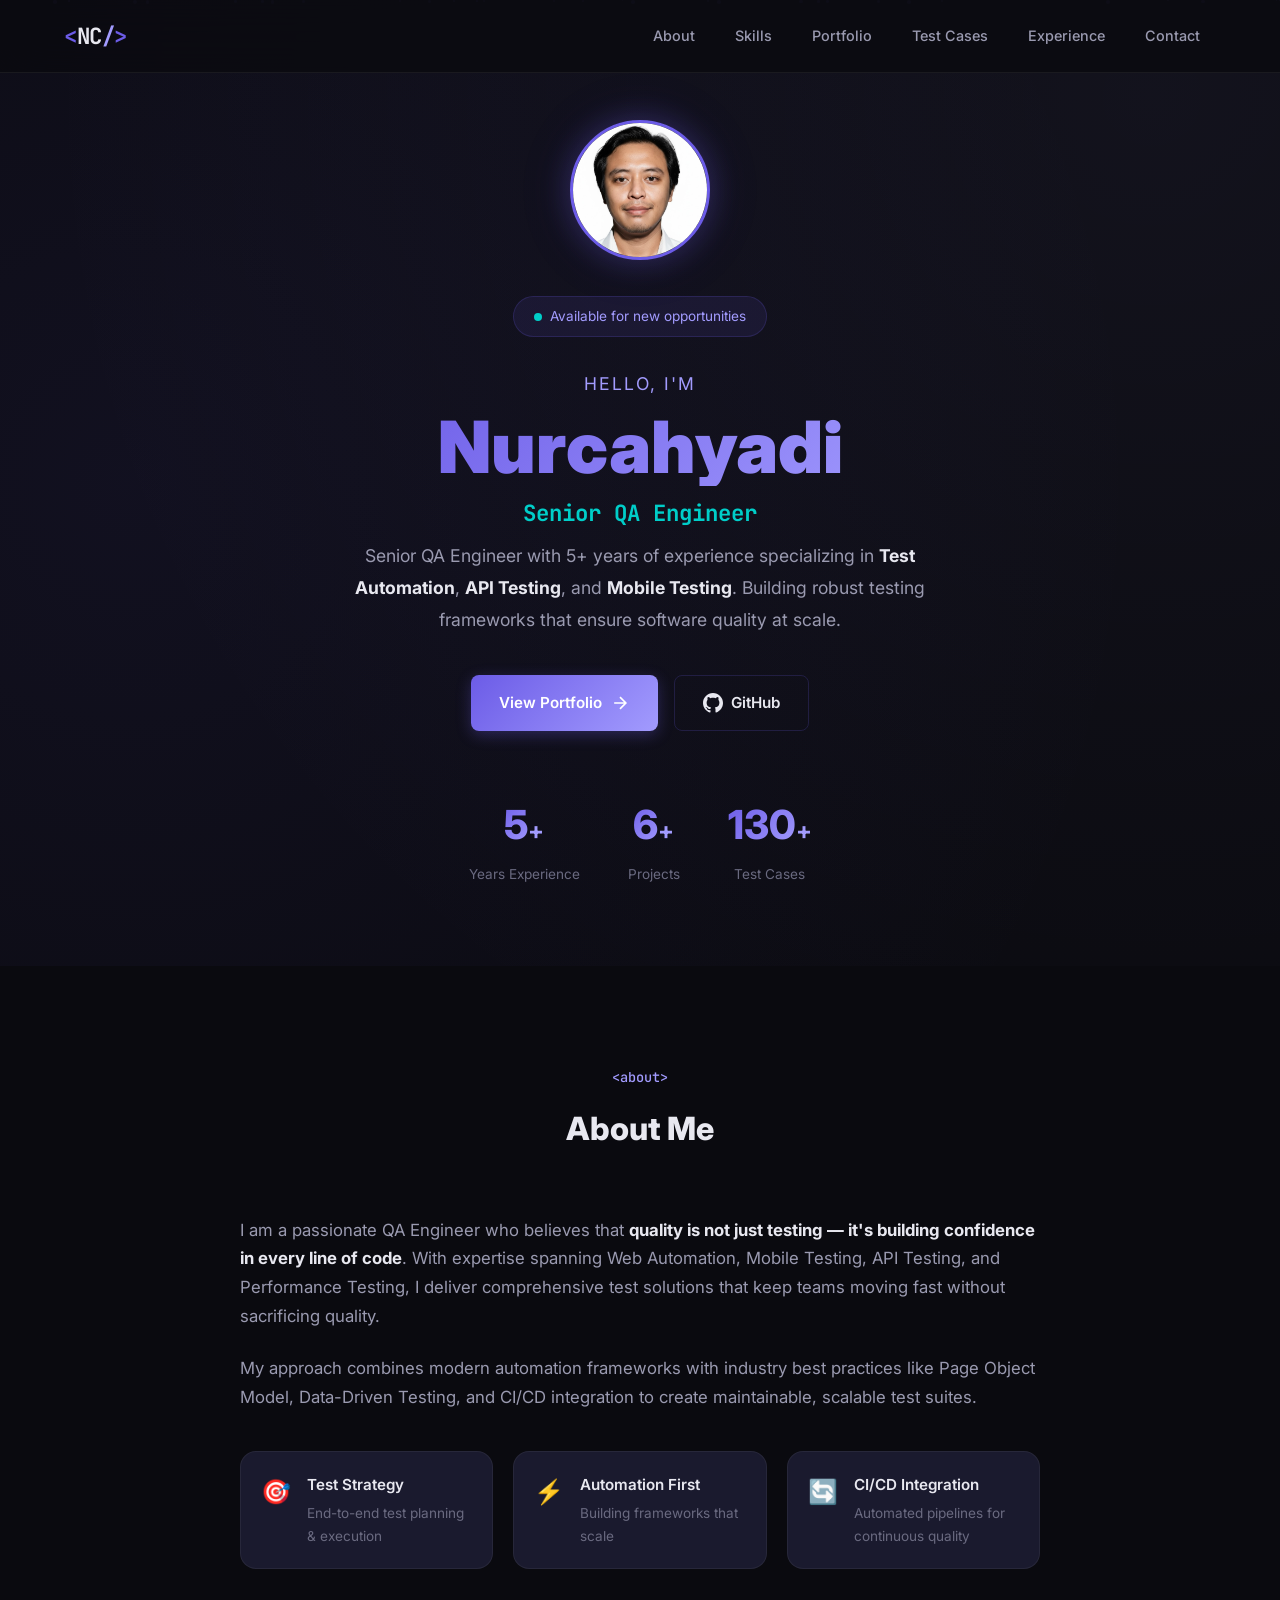
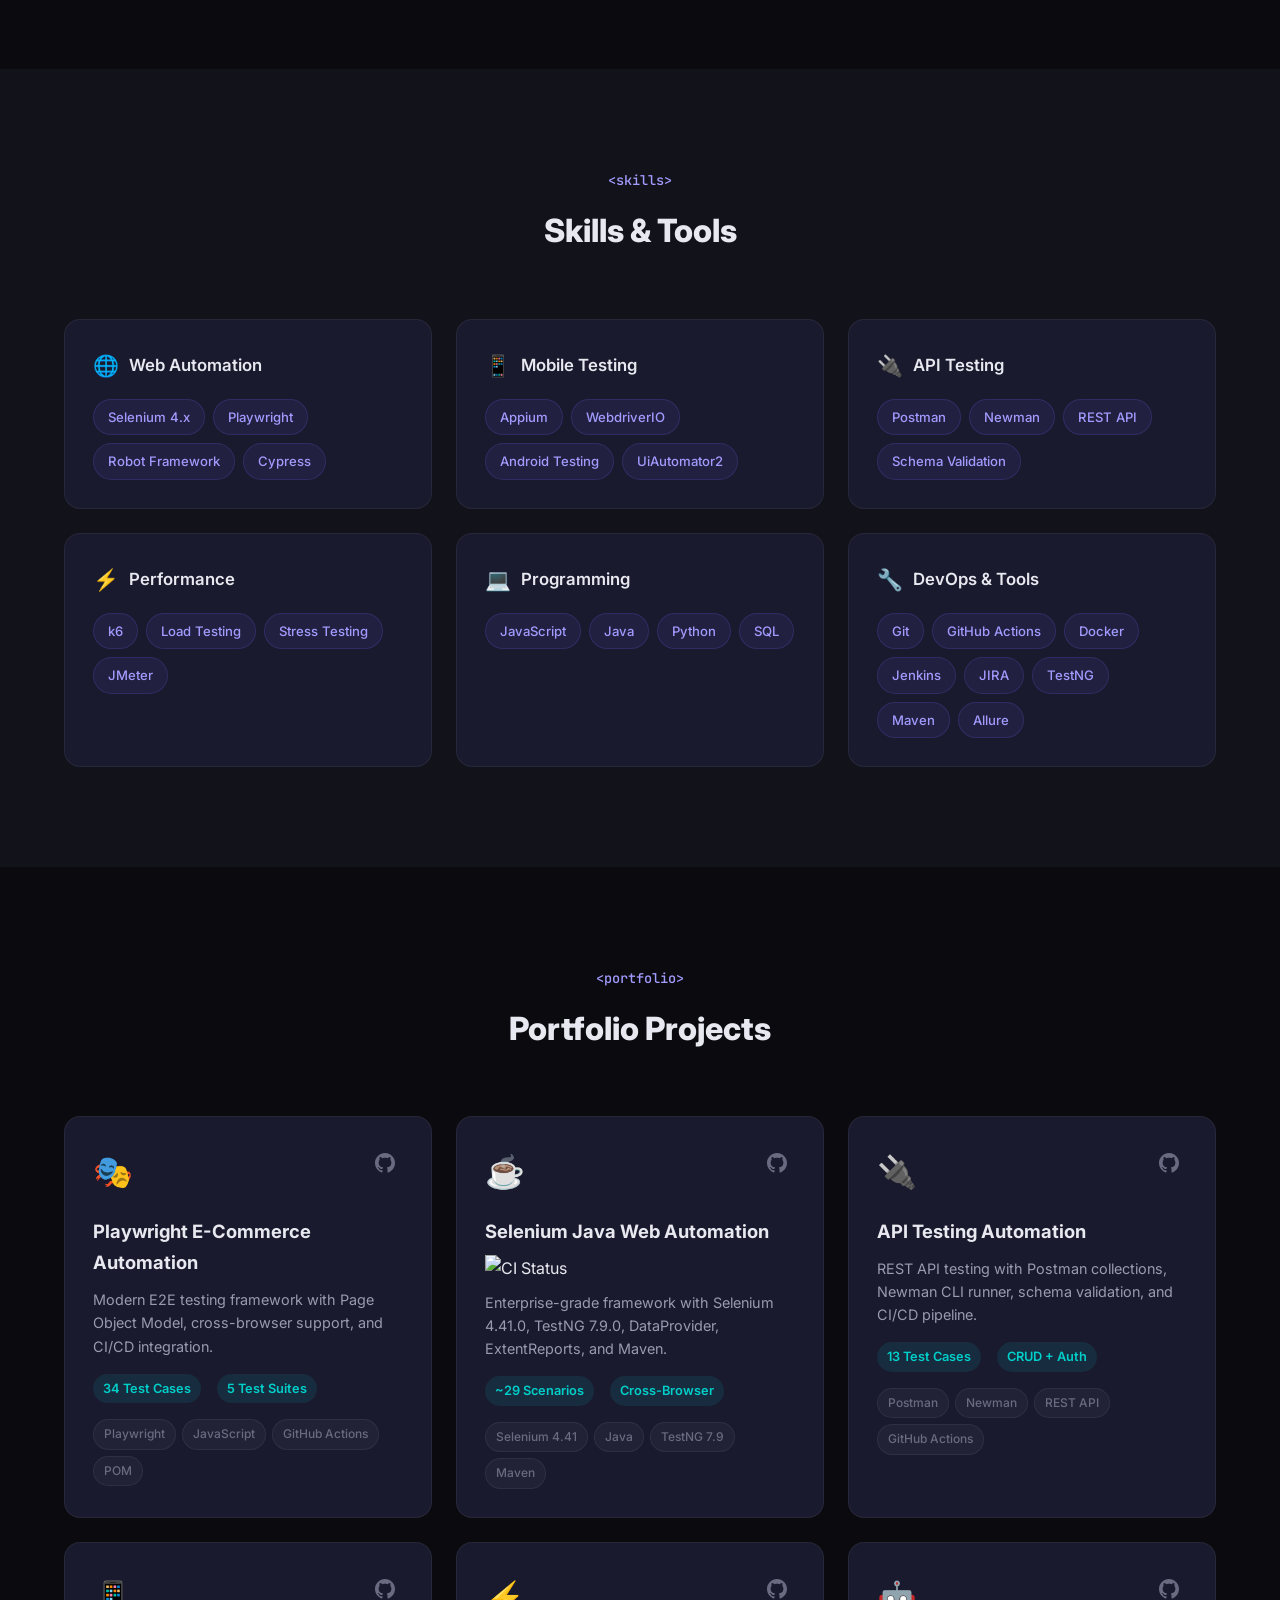
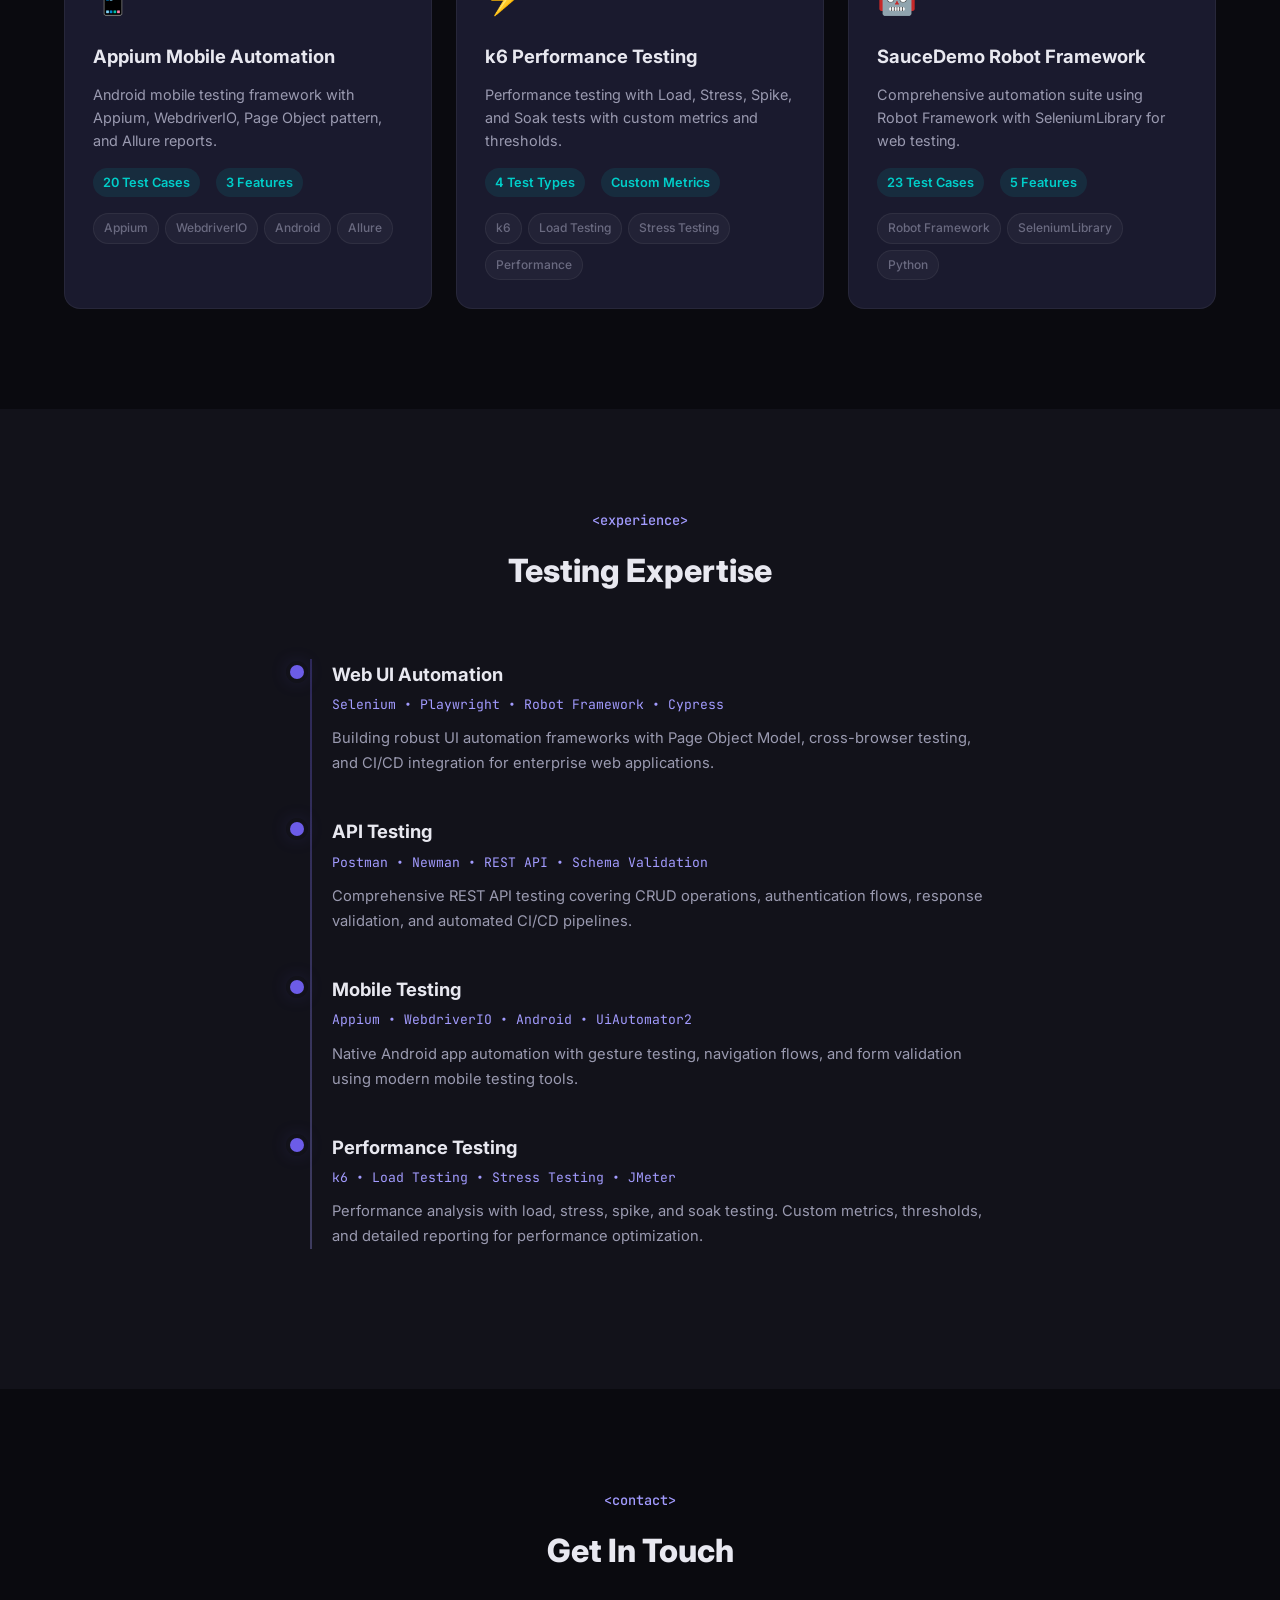
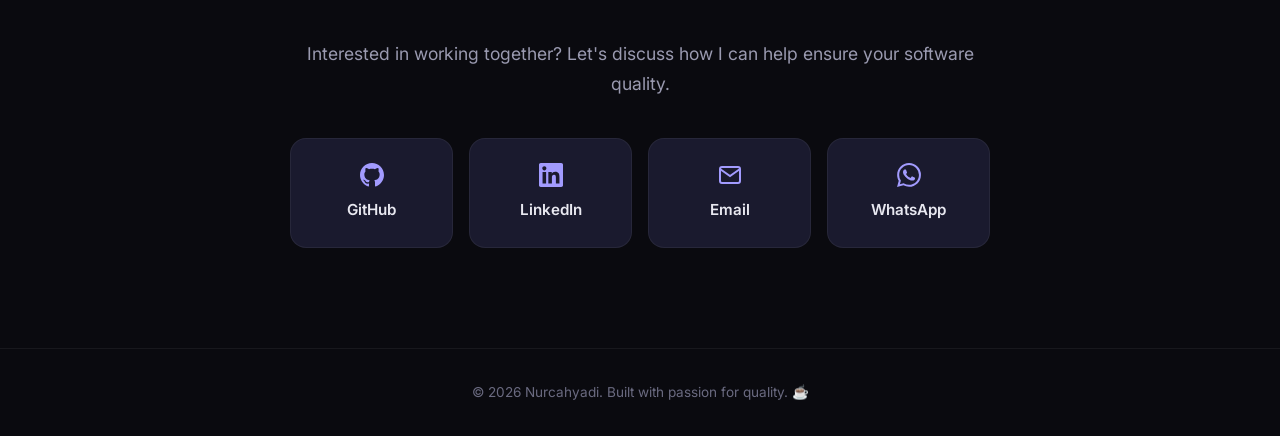
==== index.html @ d90ca90b "style: Move CI badge to dedicated block below project title" ====
<!DOCTYPE html>
<html lang="en">

<head>
    <meta charset="UTF-8">
    <meta name="viewport" content="width=device-width, initial-scale=1.0">
    <meta name="description"
        content="Nurcahyadi — Senior QA Engineer specializing in Test Automation (Web & Mobile) and API Testing. View my portfolio of automation frameworks and testing projects.">
    <meta name="keywords" content="QA Engineer, Test Automation, Selenium, Playwright, Appium, API Testing, Portfolio">
    <title>Nurcahyadi — Senior QA Engineer | Test Automation Specialist</title>
    <link rel="preconnect" href="https://fonts.googleapis.com">
    <link rel="preconnect" href="https://fonts.gstatic.com" crossorigin>
    <link
        href="https://fonts.googleapis.com/css2?family=Inter:wght@300;400;500;600;700;800;900&family=JetBrains+Mono:wght@400;500;600&display=swap"
        rel="stylesheet">
    <link rel="stylesheet" href="css/style.css">
</head>

<body>
    <!-- Navigation -->
    <nav class="navbar" id="navbar">
        <div class="nav-container">
            <a href="#hero" class="nav-logo">
                <span class="logo-bracket">&lt;</span>NC<span class="logo-slash">/</span><span
                    class="logo-bracket">&gt;</span>
            </a>
            <div class="nav-menu" id="nav-menu">
                <a href="#about" class="nav-link">About</a>
                <a href="#skills" class="nav-link">Skills</a>
                <a href="#portfolio" class="nav-link">Portfolio</a>
                <a href="test-cases.html" class="nav-link">Test Cases</a>
                <a href="#experience" class="nav-link">Experience</a>
                <a href="#contact" class="nav-link">Contact</a>
            </div>
            <button class="nav-toggle" id="nav-toggle" aria-label="Toggle navigation">
                <span></span><span></span><span></span>
            </button>
        </div>
    </nav>

    <!-- Hero Section -->
    <section class="hero" id="hero">
        <div class="hero-particles" id="particles"></div>
        <div class="hero-content">
            <div class="hero-avatar">
                <img src="assets/images/profile.jpg" alt="Nurcahyadi — Senior QA Engineer" class="avatar-img">
            </div>
            <div class="hero-badge">
                <span class="badge-dot"></span>
                Available for new opportunities
            </div>
            <h1 class="hero-title">
                <span class="hero-greeting">Hello, I'm</span>
                <span class="hero-name">Nurcahyadi</span>
                <span class="hero-role" id="typed-text"></span>
            </h1>
            <p class="hero-description">
                Senior QA Engineer with 5+ years of experience specializing in
                <strong>Test Automation</strong>, <strong>API Testing</strong>, and
                <strong>Mobile Testing</strong>. Building robust testing frameworks
                that ensure software quality at scale.
            </p>
            <div class="hero-actions">
                <a href="#portfolio" class="btn btn-primary">
                    <span>View Portfolio</span>
                    <svg width="20" height="20" viewBox="0 0 24 24" fill="none" stroke="currentColor" stroke-width="2">
                        <path d="M5 12h14M12 5l7 7-7 7" />
                    </svg>
                </a>
                <a href="https://github.com/callmencah" target="_blank" class="btn btn-outline">
                    <svg width="20" height="20" viewBox="0 0 24 24" fill="currentColor">
                        <path
                            d="M12 0c-6.626 0-12 5.373-12 12 0 5.302 3.438 9.8 8.207 11.387.599.111.793-.261.793-.577v-2.234c-3.338.726-4.033-1.416-4.033-1.416-.546-1.387-1.333-1.756-1.333-1.756-1.089-.745.083-.729.083-.729 1.205.084 1.839 1.237 1.839 1.237 1.07 1.834 2.807 1.304 3.492.997.107-.775.418-1.305.762-1.604-2.665-.305-5.467-1.334-5.467-5.931 0-1.311.469-2.381 1.236-3.221-.124-.303-.535-1.524.117-3.176 0 0 1.008-.322 3.301 1.23.957-.266 1.983-.399 3.003-.404 1.02.005 2.047.138 3.006.404 2.291-1.552 3.297-1.23 3.297-1.23.653 1.653.242 2.874.118 3.176.77.84 1.235 1.911 1.235 3.221 0 4.609-2.807 5.624-5.479 5.921.43.372.823 1.102.823 2.222v3.293c0 .319.192.694.801.576 4.765-1.589 8.199-6.086 8.199-11.386 0-6.627-5.373-12-12-12z" />
                    </svg>
                    <span>GitHub</span>
                </a>
            </div>
            <div class="hero-stats">
                <div class="stat">
                    <span class="stat-number" data-target="5">0</span><span class="stat-plus">+</span>
                    <span class="stat-label">Years Experience</span>
                </div>
                <div class="stat">
                    <span class="stat-number" data-target="6">0</span><span class="stat-plus">+</span>
                    <span class="stat-label">Projects</span>
                </div>
                <div class="stat">
                    <span class="stat-number" data-target="130">0</span><span class="stat-plus">+</span>
                    <span class="stat-label">Test Cases</span>
                </div>
            </div>
        </div>
    </section>

    <!-- About Section -->
    <section class="section" id="about">
        <div class="container">
            <h2 class="section-title">
                <span class="section-tag">&lt;about&gt;</span>
                About Me
            </h2>
            <div class="about-grid">
                <div class="about-text">
                    <p>I am a passionate QA Engineer who believes that <strong>quality is not just testing — it's
                            building confidence in every line of code</strong>. With expertise spanning Web Automation,
                        Mobile Testing, API Testing, and Performance Testing, I deliver comprehensive test solutions
                        that keep teams moving fast without sacrificing quality.</p>
                    <p>My approach combines modern automation frameworks with industry best practices like Page Object
                        Model, Data-Driven Testing, and CI/CD integration to create maintainable, scalable test suites.
                    </p>
                    <div class="about-highlights">
                        <div class="highlight">
                            <div class="highlight-icon">🎯</div>
                            <div>
                                <h4>Test Strategy</h4>
                                <p>End-to-end test planning & execution</p>
                            </div>
                        </div>
                        <div class="highlight">
                            <div class="highlight-icon">⚡</div>
                            <div>
                                <h4>Automation First</h4>
                                <p>Building frameworks that scale</p>
                            </div>
                        </div>
                        <div class="highlight">
                            <div class="highlight-icon">🔄</div>
                            <div>
                                <h4>CI/CD Integration</h4>
                                <p>Automated pipelines for continuous quality</p>
                            </div>
                        </div>
                    </div>
                </div>
            </div>
        </div>
    </section>

    <!-- Skills Section -->
    <section class="section section-dark" id="skills">
        <div class="container">
            <h2 class="section-title">
                <span class="section-tag">&lt;skills&gt;</span>
                Skills & Tools
            </h2>
            <div class="skills-grid">
                <div class="skill-category">
                    <h3 class="skill-category-title">
                        <span class="category-icon">🌐</span> Web Automation
                    </h3>
                    <div class="skill-tags">
                        <span class="skill-tag">Selenium 4.x</span>
                        <span class="skill-tag">Playwright</span>
                        <span class="skill-tag">Robot Framework</span>
                        <span class="skill-tag">Cypress</span>
                    </div>
                </div>
                <div class="skill-category">
                    <h3 class="skill-category-title">
                        <span class="category-icon">📱</span> Mobile Testing
                    </h3>
                    <div class="skill-tags">
                        <span class="skill-tag">Appium</span>
                        <span class="skill-tag">WebdriverIO</span>
                        <span class="skill-tag">Android Testing</span>
                        <span class="skill-tag">UiAutomator2</span>
                    </div>
                </div>
                <div class="skill-category">
                    <h3 class="skill-category-title">
                        <span class="category-icon">🔌</span> API Testing
                    </h3>
                    <div class="skill-tags">
                        <span class="skill-tag">Postman</span>
                        <span class="skill-tag">Newman</span>
                        <span class="skill-tag">REST API</span>
                        <span class="skill-tag">Schema Validation</span>
                    </div>
                </div>
                <div class="skill-category">
                    <h3 class="skill-category-title">
                        <span class="category-icon">⚡</span> Performance
                    </h3>
                    <div class="skill-tags">
                        <span class="skill-tag">k6</span>
                        <span class="skill-tag">Load Testing</span>
                        <span class="skill-tag">Stress Testing</span>
                        <span class="skill-tag">JMeter</span>
                    </div>
                </div>
                <div class="skill-category">
                    <h3 class="skill-category-title">
                        <span class="category-icon">💻</span> Programming
                    </h3>
                    <div class="skill-tags">
                        <span class="skill-tag">JavaScript</span>
                        <span class="skill-tag">Java</span>
                        <span class="skill-tag">Python</span>
                        <span class="skill-tag">SQL</span>
                    </div>
                </div>
                <div class="skill-category">
                    <h3 class="skill-category-title">
                        <span class="category-icon">🔧</span> DevOps & Tools
                    </h3>
                    <div class="skill-tags">
                        <span class="skill-tag">Git</span>
                        <span class="skill-tag">GitHub Actions</span>
                        <span class="skill-tag">Docker</span>
                        <span class="skill-tag">Jenkins</span>
                        <span class="skill-tag">JIRA</span>
                        <span class="skill-tag">TestNG</span>
                        <span class="skill-tag">Maven</span>
                        <span class="skill-tag">Allure</span>
                    </div>
                </div>
            </div>
        </div>
    </section>

    <!-- Portfolio Section -->
    <section class="section" id="portfolio">
        <div class="container">
            <h2 class="section-title">
                <span class="section-tag">&lt;portfolio&gt;</span>
                Portfolio Projects
            </h2>

            <div class="portfolio-grid">
                <!-- Project 1: Playwright -->
                <div class="project-card" data-aos="fade-up">
                    <div class="project-header">
                        <div class="project-icon">🎭</div>
                        <div class="project-links">
                            <a href="https://github.com/callmencah/playwright-ecommerce-automation" target="_blank"
                                class="project-link" title="View on GitHub">
                                <svg width="20" height="20" viewBox="0 0 24 24" fill="currentColor">
                                    <path
                                        d="M12 0c-6.626 0-12 5.373-12 12 0 5.302 3.438 9.8 8.207 11.387.599.111.793-.261.793-.577v-2.234c-3.338.726-4.033-1.416-4.033-1.416-.546-1.387-1.333-1.756-1.333-1.756-1.089-.745.083-.729.083-.729 1.205.084 1.839 1.237 1.839 1.237 1.07 1.834 2.807 1.304 3.492.997.107-.775.418-1.305.762-1.604-2.665-.305-5.467-1.334-5.467-5.931 0-1.311.469-2.381 1.236-3.221-.124-.303-.535-1.524.117-3.176 0 0 1.008-.322 3.301 1.23.957-.266 1.983-.399 3.003-.404 1.02.005 2.047.138 3.006.404 2.291-1.552 3.297-1.23 3.297-1.23.653 1.653.242 2.874.118 3.176.77.84 1.235 1.911 1.235 3.221 0 4.609-2.807 5.624-5.479 5.921.43.372.823 1.102.823 2.222v3.293c0 .319.192.694.801.576 4.765-1.589 8.199-6.086 8.199-11.386 0-6.627-5.373-12-12-12z" />
                                </svg>
                            </a>
                        </div>
                    </div>
                    <h3 class="project-title">Playwright E-Commerce Automation</h3>
                    <p class="project-description">Modern E2E testing framework with Page Object Model, cross-browser
                        support, and CI/CD integration.</p>
                    <div class="project-stats">
                        <span class="project-stat">34 Test Cases</span>
                        <span class="project-stat">5 Test Suites</span>
                    </div>
                    <div class="project-tags">
                        <span class="tag">Playwright</span>
                        <span class="tag">JavaScript</span>
                        <span class="tag">GitHub Actions</span>
                        <span class="tag">POM</span>
                    </div>
                </div>

                <!-- Project 2: Selenium Java -->
                <div class="project-card" data-aos="fade-up" data-aos-delay="100">
                    <div class="project-header">
                        <div class="project-icon">☕</div>
                        <div class="project-links">
                            <a href="https://github.com/callmencah/selenium-java-web-automation" target="_blank"
                                class="project-link" title="View on GitHub">
                                <svg width="20" height="20" viewBox="0 0 24 24" fill="currentColor">
                                    <path
                                        d="M12 0c-6.626 0-12 5.373-12 12 0 5.302 3.438 9.8 8.207 11.387.599.111.793-.261.793-.577v-2.234c-3.338.726-4.033-1.416-4.033-1.416-.546-1.387-1.333-1.756-1.333-1.756-1.089-.745.083-.729.083-.729 1.205.084 1.839 1.237 1.839 1.237 1.07 1.834 2.807 1.304 3.492.997.107-.775.418-1.305.762-1.604-2.665-.305-5.467-1.334-5.467-5.931 0-1.311.469-2.381 1.236-3.221-.124-.303-.535-1.524.117-3.176 0 0 1.008-.322 3.301 1.23.957-.266 1.983-.399 3.003-.404 1.02.005 2.047.138 3.006.404 2.291-1.552 3.297-1.23 3.297-1.23.653 1.653.242 2.874.118 3.176.77.84 1.235 1.911 1.235 3.221 0 4.609-2.807 5.624-5.479 5.921.43.372.823 1.102.823 2.222v3.293c0 .319.192.694.801.576 4.765-1.589 8.199-6.086 8.199-11.386 0-6.627-5.373-12-12-12z" />
                                </svg>
                            </a>
                        </div>
                    </div>
                    <h3 class="project-title" style="margin-bottom: 8px;">Selenium Java Web Automation</h3>
                    <div style="margin-bottom: 16px;">
                        <img src="https://github.com/callmencah/selenium-java-web-automation/actions/workflows/selenium-tests.yml/badge.svg"
                            alt="CI Status" style="height: 20px; display: block;">
                    </div>
                    <p class="project-description">Enterprise-grade framework with Selenium 4.41.0, TestNG
                        7.9.0,
                        DataProvider, ExtentReports, and Maven.</p>
                    <div class="project-stats">
                        <span class="project-stat">~29 Scenarios</span>
                        <span class="project-stat">Cross-Browser</span>
                    </div>
                    <div class="project-tags">
                        <span class="tag">Selenium 4.41</span>
                        <span class="tag">Java</span>
                        <span class="tag">TestNG 7.9</span>
                        <span class="tag">Maven</span>
                    </div>
                </div>

                <!-- Project 3: API Testing -->
                <div class="project-card" data-aos="fade-up" data-aos-delay="200">
                    <div class="project-header">
                        <div class="project-icon">🔌</div>
                        <div class="project-links">
                            <a href="https://github.com/callmencah/api-testing-automation" target="_blank"
                                class="project-link" title="View on GitHub">
                                <svg width="20" height="20" viewBox="0 0 24 24" fill="currentColor">
                                    <path
                                        d="M12 0c-6.626 0-12 5.373-12 12 0 5.302 3.438 9.8 8.207 11.387.599.111.793-.261.793-.577v-2.234c-3.338.726-4.033-1.416-4.033-1.416-.546-1.387-1.333-1.756-1.333-1.756-1.089-.745.083-.729.083-.729 1.205.084 1.839 1.237 1.839 1.237 1.07 1.834 2.807 1.304 3.492.997.107-.775.418-1.305.762-1.604-2.665-.305-5.467-1.334-5.467-5.931 0-1.311.469-2.381 1.236-3.221-.124-.303-.535-1.524.117-3.176 0 0 1.008-.322 3.301 1.23.957-.266 1.983-.399 3.003-.404 1.02.005 2.047.138 3.006.404 2.291-1.552 3.297-1.23 3.297-1.23.653 1.653.242 2.874.118 3.176.77.84 1.235 1.911 1.235 3.221 0 4.609-2.807 5.624-5.479 5.921.43.372.823 1.102.823 2.222v3.293c0 .319.192.694.801.576 4.765-1.589 8.199-6.086 8.199-11.386 0-6.627-5.373-12-12-12z" />
                                </svg>
                            </a>
                        </div>
                    </div>
                    <h3 class="project-title">API Testing Automation</h3>
                    <p class="project-description">REST API testing with Postman collections, Newman CLI runner,
                        schema
                        validation, and CI/CD pipeline.</p>
                    <div class="project-stats">
                        <span class="project-stat">13 Test Cases</span>
                        <span class="project-stat">CRUD + Auth</span>
                    </div>
                    <div class="project-tags">
                        <span class="tag">Postman</span>
                        <span class="tag">Newman</span>
                        <span class="tag">REST API</span>
                        <span class="tag">GitHub Actions</span>
                    </div>
                </div>

                <!-- Project 4: Mobile Testing -->
                <div class="project-card" data-aos="fade-up" data-aos-delay="300">
                    <div class="project-header">
                        <div class="project-icon">📱</div>
                        <div class="project-links">
                            <a href="https://github.com/callmencah/appium-mobile-automation" target="_blank"
                                class="project-link" title="View on GitHub">
                                <svg width="20" height="20" viewBox="0 0 24 24" fill="currentColor">
                                    <path
                                        d="M12 0c-6.626 0-12 5.373-12 12 0 5.302 3.438 9.8 8.207 11.387.599.111.793-.261.793-.577v-2.234c-3.338.726-4.033-1.416-4.033-1.416-.546-1.387-1.333-1.756-1.333-1.756-1.089-.745.083-.729.083-.729 1.205.084 1.839 1.237 1.839 1.237 1.07 1.834 2.807 1.304 3.492.997.107-.775.418-1.305.762-1.604-2.665-.305-5.467-1.334-5.467-5.931 0-1.311.469-2.381 1.236-3.221-.124-.303-.535-1.524.117-3.176 0 0 1.008-.322 3.301 1.23.957-.266 1.983-.399 3.003-.404 1.02.005 2.047.138 3.006.404 2.291-1.552 3.297-1.23 3.297-1.23.653 1.653.242 2.874.118 3.176.77.84 1.235 1.911 1.235 3.221 0 4.609-2.807 5.624-5.479 5.921.43.372.823 1.102.823 2.222v3.293c0 .319.192.694.801.576 4.765-1.589 8.199-6.086 8.199-11.386 0-6.627-5.373-12-12-12z" />
                                </svg>
                            </a>
                        </div>
                    </div>
                    <h3 class="project-title">Appium Mobile Automation</h3>
                    <p class="project-description">Android mobile testing framework with Appium, WebdriverIO,
                        Page
                        Object pattern, and Allure reports.</p>
                    <div class="project-stats">
                        <span class="project-stat">20 Test Cases</span>
                        <span class="project-stat">3 Features</span>
                    </div>
                    <div class="project-tags">
                        <span class="tag">Appium</span>
                        <span class="tag">WebdriverIO</span>
                        <span class="tag">Android</span>
                        <span class="tag">Allure</span>
                    </div>
                </div>

                <!-- Project 5: Performance Testing -->
                <div class="project-card" data-aos="fade-up" data-aos-delay="400">
                    <div class="project-header">
                        <div class="project-icon">⚡</div>
                        <div class="project-links">
                            <a href="https://github.com/callmencah/k6-performance-testing" target="_blank"
                                class="project-link" title="View on GitHub">
                                <svg width="20" height="20" viewBox="0 0 24 24" fill="currentColor">
                                    <path
                                        d="M12 0c-6.626 0-12 5.373-12 12 0 5.302 3.438 9.8 8.207 11.387.599.111.793-.261.793-.577v-2.234c-3.338.726-4.033-1.416-4.033-1.416-.546-1.387-1.333-1.756-1.333-1.756-1.089-.745.083-.729.083-.729 1.205.084 1.839 1.237 1.839 1.237 1.07 1.834 2.807 1.304 3.492.997.107-.775.418-1.305.762-1.604-2.665-.305-5.467-1.334-5.467-5.931 0-1.311.469-2.381 1.236-3.221-.124-.303-.535-1.524.117-3.176 0 0 1.008-.322 3.301 1.23.957-.266 1.983-.399 3.003-.404 1.02.005 2.047.138 3.006.404 2.291-1.552 3.297-1.23 3.297-1.23.653 1.653.242 2.874.118 3.176.77.84 1.235 1.911 1.235 3.221 0 4.609-2.807 5.624-5.479 5.921.43.372.823 1.102.823 2.222v3.293c0 .319.192.694.801.576 4.765-1.589 8.199-6.086 8.199-11.386 0-6.627-5.373-12-12-12z" />
                                </svg>
                            </a>
                        </div>
                    </div>
                    <h3 class="project-title">k6 Performance Testing</h3>
                    <p class="project-description">Performance testing with Load, Stress, Spike, and Soak tests
                        with
                        custom metrics and thresholds.</p>
                    <div class="project-stats">
                        <span class="project-stat">4 Test Types</span>
                        <span class="project-stat">Custom Metrics</span>
                    </div>
                    <div class="project-tags">
                        <span class="tag">k6</span>
                        <span class="tag">Load Testing</span>
                        <span class="tag">Stress Testing</span>
                        <span class="tag">Performance</span>
                    </div>
                </div>

                <!-- Project 6: Robot Framework -->
                <div class="project-card" data-aos="fade-up" data-aos-delay="500">
                    <div class="project-header">
                        <div class="project-icon">🤖</div>
                        <div class="project-links">
                            <a href="https://github.com/callmencah/saucedemo-automation" target="_blank"
                                class="project-link" title="View on GitHub">
                                <svg width="20" height="20" viewBox="0 0 24 24" fill="currentColor">
                                    <path
                                        d="M12 0c-6.626 0-12 5.373-12 12 0 5.302 3.438 9.8 8.207 11.387.599.111.793-.261.793-.577v-2.234c-3.338.726-4.033-1.416-4.033-1.416-.546-1.387-1.333-1.756-1.333-1.756-1.089-.745.083-.729.083-.729 1.205.084 1.839 1.237 1.839 1.237 1.07 1.834 2.807 1.304 3.492.997.107-.775.418-1.305.762-1.604-2.665-.305-5.467-1.334-5.467-5.931 0-1.311.469-2.381 1.236-3.221-.124-.303-.535-1.524.117-3.176 0 0 1.008-.322 3.301 1.23.957-.266 1.983-.399 3.003-.404 1.02.005 2.047.138 3.006.404 2.291-1.552 3.297-1.23 3.297-1.23.653 1.653.242 2.874.118 3.176.77.84 1.235 1.911 1.235 3.221 0 4.609-2.807 5.624-5.479 5.921.43.372.823 1.102.823 2.222v3.293c0 .319.192.694.801.576 4.765-1.589 8.199-6.086 8.199-11.386 0-6.627-5.373-12-12-12z" />
                                </svg>
                            </a>
                        </div>
                    </div>
                    <h3 class="project-title">SauceDemo Robot Framework</h3>
                    <p class="project-description">Comprehensive automation suite using Robot Framework with
                        SeleniumLibrary for web testing.</p>
                    <div class="project-stats">
                        <span class="project-stat">23 Test Cases</span>
                        <span class="project-stat">5 Features</span>
                    </div>
                    <div class="project-tags">
                        <span class="tag">Robot Framework</span>
                        <span class="tag">SeleniumLibrary</span>
                        <span class="tag">Python</span>
                    </div>
                </div>
            </div>
        </div>
    </section>

    <!-- Experience Timeline -->
    <section class="section section-dark" id="experience">
        <div class="container">
            <h2 class="section-title">
                <span class="section-tag">&lt;experience&gt;</span>
                Testing Expertise
            </h2>
            <div class="timeline">
                <div class="timeline-item">
                    <div class="timeline-marker"></div>
                    <div class="timeline-content">
                        <h3 class="timeline-title">Web UI Automation</h3>
                        <p class="timeline-subtitle">Selenium • Playwright • Robot Framework • Cypress</p>
                        <p class="timeline-description">Building robust UI automation frameworks with Page Object Model,
                            cross-browser testing, and CI/CD integration for enterprise web applications.</p>
                    </div>
                </div>
                <div class="timeline-item">
                    <div class="timeline-marker"></div>
                    <div class="timeline-content">
                        <h3 class="timeline-title">API Testing</h3>
                        <p class="timeline-subtitle">Postman • Newman • REST API • Schema Validation</p>
                        <p class="timeline-description">Comprehensive REST API testing covering CRUD operations,
                            authentication flows, response validation, and automated CI/CD pipelines.</p>
                    </div>
                </div>
                <div class="timeline-item">
                    <div class="timeline-marker"></div>
                    <div class="timeline-content">
                        <h3 class="timeline-title">Mobile Testing</h3>
                        <p class="timeline-subtitle">Appium • WebdriverIO • Android • UiAutomator2</p>
                        <p class="timeline-description">Native Android app automation with gesture testing, navigation
                            flows, and form validation using modern mobile testing tools.</p>
                    </div>
                </div>
                <div class="timeline-item">
                    <div class="timeline-marker"></div>
                    <div class="timeline-content">
                        <h3 class="timeline-title">Performance Testing</h3>
                        <p class="timeline-subtitle">k6 • Load Testing • Stress Testing • JMeter</p>
                        <p class="timeline-description">Performance analysis with load, stress, spike, and soak testing.
                            Custom metrics, thresholds, and detailed reporting for performance optimization.</p>
                    </div>
                </div>
            </div>
        </div>
    </section>

    <!-- Contact Section -->
    <section class="section" id="contact">
        <div class="container">
            <h2 class="section-title">
                <span class="section-tag">&lt;contact&gt;</span>
                Get In Touch
            </h2>
            <div class="contact-content">
                <p class="contact-description">
                    Interested in working together? Let's discuss how I can help ensure your software quality.
                </p>
                <div class="contact-links">
                    <a href="https://github.com/callmencah" target="_blank" class="contact-card">
                        <svg width="24" height="24" viewBox="0 0 24 24" fill="currentColor">
                            <path
                                d="M12 0c-6.626 0-12 5.373-12 12 0 5.302 3.438 9.8 8.207 11.387.599.111.793-.261.793-.577v-2.234c-3.338.726-4.033-1.416-4.033-1.416-.546-1.387-1.333-1.756-1.333-1.756-1.089-.745.083-.729.083-.729 1.205.084 1.839 1.237 1.839 1.237 1.07 1.834 2.807 1.304 3.492.997.107-.775.418-1.305.762-1.604-2.665-.305-5.467-1.334-5.467-5.931 0-1.311.469-2.381 1.236-3.221-.124-.303-.535-1.524.117-3.176 0 0 1.008-.322 3.301 1.23.957-.266 1.983-.399 3.003-.404 1.02.005 2.047.138 3.006.404 2.291-1.552 3.297-1.23 3.297-1.23.653 1.653.242 2.874.118 3.176.77.84 1.235 1.911 1.235 3.221 0 4.609-2.807 5.624-5.479 5.921.43.372.823 1.102.823 2.222v3.293c0 .319.192.694.801.576 4.765-1.589 8.199-6.086 8.199-11.386 0-6.627-5.373-12-12-12z" />
                        </svg>
                        <span>GitHub</span>
                    </a>
                    <a href="https://www.linkedin.com/in/nurcahyadinc/" target="_blank" class="contact-card">
                        <svg width="24" height="24" viewBox="0 0 24 24" fill="currentColor">
                            <path
                                d="M20.447 20.452h-3.554v-5.569c0-1.328-.027-3.037-1.852-3.037-1.853 0-2.136 1.445-2.136 2.939v5.667H9.351V9h3.414v1.561h.046c.477-.9 1.637-1.85 3.37-1.85 3.601 0 4.267 2.37 4.267 5.455v6.286zM5.337 7.433c-1.144 0-2.063-.926-2.063-2.065 0-1.138.92-2.063 2.063-2.063 1.14 0 2.064.925 2.064 2.063 0 1.139-.925 2.065-2.064 2.065zm1.782 13.019H3.555V9h3.564v11.452zM22.225 0H1.771C.792 0 0 .774 0 1.729v20.542C0 23.227.792 24 1.771 24h20.451C23.2 24 24 23.227 24 22.271V1.729C24 .774 23.2 0 22.222 0h.003z" />
                        </svg>
                        <span>LinkedIn</span>
                    </a>
                    <a href="mailto:ncah17@gmail.com" class="contact-card">
                        <svg width="24" height="24" viewBox="0 0 24 24" fill="none" stroke="currentColor"
                            stroke-width="2">
                            <path d="M4 4h16c1.1 0 2 .9 2 2v12c0 1.1-.9 2-2 2H4c-1.1 0-2-.9-2-2V6c0-1.1.9-2 2-2z" />
                            <polyline points="22,6 12,13 2,6" />
                        </svg>
                        <span>Email</span>
                    </a>
                    <a href="https://wa.me/62895604173551" target="_blank" class="contact-card">
                        <svg width="24" height="24" viewBox="0 0 24 24" fill="currentColor">
                            <path
                                d="M17.472 14.382c-.297-.149-1.758-.867-2.03-.967-.273-.099-.471-.148-.67.15-.197.297-.767.966-.94 1.164-.173.199-.347.223-.644.075-.297-.15-1.255-.463-2.39-1.475-.883-.788-1.48-1.761-1.653-2.059-.173-.297-.018-.458.13-.606.134-.133.298-.347.446-.52.149-.174.198-.298.298-.497.099-.198.05-.371-.025-.52-.075-.149-.669-1.612-.916-2.207-.242-.579-.487-.5-.669-.51-.173-.008-.371-.01-.57-.01-.198 0-.52.074-.792.372-.272.297-1.04 1.016-1.04 2.479 0 1.462 1.065 2.875 1.213 3.074.149.198 2.096 3.2 5.077 4.487.709.306 1.262.489 1.694.625.712.227 1.36.195 1.871.118.571-.085 1.758-.719 2.006-1.413.248-.694.248-1.289.173-1.413-.074-.124-.272-.198-.57-.347m-5.421 7.403h-.004a9.87 9.87 0 01-5.031-1.378l-.361-.214-3.741.982.998-3.648-.235-.374a9.86 9.86 0 01-1.51-5.26c.001-5.45 4.436-9.884 9.888-9.884 2.64 0 5.122 1.03 6.988 2.898a9.825 9.825 0 012.893 6.994c-.003 5.45-4.437 9.884-9.885 9.884m8.413-18.297A11.815 11.815 0 0012.05 0C5.495 0 .16 5.335.157 11.892c0 2.096.547 4.142 1.588 5.945L.057 24l6.305-1.654a11.882 11.882 0 005.683 1.448h.005c6.554 0 11.89-5.335 11.893-11.893a11.821 11.821 0 00-3.48-8.413z" />
                        </svg>
                        <span>WhatsApp</span>
                    </a>
                </div>
            </div>
        </div>
    </section>

    <!-- Footer -->
    <footer class="footer">
        <div class="container">
            <p>&copy; 2026 Nurcahyadi. Built with passion for quality. ☕</p>
        </div>
    </footer>

    <script src="js/main.js"></script>
</body>

</html>
---- css/style.css ----
/* ======================================
   Design System — QA Portfolio
   ====================================== */

:root {
  /* Colors */
  --bg-primary: #0a0a0f;
  --bg-secondary: #12121a;
  --bg-card: #1a1a2e;
  --bg-card-hover: #1e1e36;
  --text-primary: #e8e8f0;
  --text-secondary: #9a9ab0;
  --text-muted: #6a6a80;
  --accent: #6c5ce7;
  --accent-light: #a29bfe;
  --accent-glow: rgba(108, 92, 231, 0.3);
  --gradient-primary: linear-gradient(135deg, #6c5ce7 0%, #a29bfe 100%);
  --gradient-card: linear-gradient(135deg, rgba(108, 92, 231, 0.1) 0%, rgba(162, 155, 254, 0.05) 100%);
  --border-color: rgba(108, 92, 231, 0.2);
  --border-subtle: rgba(255, 255, 255, 0.06);
  --green: #00cec9;
  --pink: #fd79a8;
  --orange: #fdcb6e;

  /* Typography */
  --font-primary: 'Inter', -apple-system, BlinkMacSystemFont, sans-serif;
  --font-mono: 'JetBrains Mono', 'Fira Code', monospace;

  /* Spacing */
  --section-padding: 100px 0;
  --container-max: 1200px;

  /* Effects */
  --shadow-card: 0 8px 32px rgba(0, 0, 0, 0.3);
  --shadow-glow: 0 0 40px rgba(108, 92, 231, 0.15);
  --transition: all 0.3s cubic-bezier(0.4, 0, 0.2, 1);
  --radius: 16px;
  --radius-sm: 8px;
}

/* ======================================
   Reset & Base
   ====================================== */

*,
*::before,
*::after {
  box-sizing: border-box;
  margin: 0;
  padding: 0;
}

html {
  scroll-behavior: smooth;
  scroll-padding-top: 80px;
}

body {
  font-family: var(--font-primary);
  background: var(--bg-primary);
  color: var(--text-primary);
  line-height: 1.7;
  overflow-x: hidden;
  -webkit-font-smoothing: antialiased;
}

a {
  color: var(--accent-light);
  text-decoration: none;
  transition: var(--transition);
}

a:hover {
  color: var(--accent);
}

img {
  max-width: 100%;
}

.container {
  max-width: var(--container-max);
  margin: 0 auto;
  padding: 0 24px;
}

/* ======================================
   Navigation
   ====================================== */

.navbar {
  position: fixed;
  top: 0;
  left: 0;
  right: 0;
  z-index: 1000;
  background: rgba(10, 10, 15, 0.8);
  backdrop-filter: blur(20px);
  border-bottom: 1px solid var(--border-subtle);
  transition: var(--transition);
}

.navbar.scrolled {
  background: rgba(10, 10, 15, 0.95);
  box-shadow: 0 4px 30px rgba(0, 0, 0, 0.3);
}

.nav-container {
  max-width: var(--container-max);
  margin: 0 auto;
  padding: 0 24px;
  display: flex;
  align-items: center;
  justify-content: space-between;
  height: 72px;
}

.nav-logo {
  font-family: var(--font-mono);
  font-size: 1.4rem;
  font-weight: 700;
  color: var(--text-primary);
  letter-spacing: -0.5px;
}

.logo-bracket {
  color: var(--accent);
}

.logo-slash {
  color: var(--accent-light);
}

.nav-menu {
  display: flex;
  gap: 8px;
}

.nav-link {
  color: var(--text-secondary);
  font-size: 0.9rem;
  font-weight: 500;
  padding: 8px 16px;
  border-radius: var(--radius-sm);
  transition: var(--transition);
}

.nav-link:hover {
  color: var(--text-primary);
  background: rgba(108, 92, 231, 0.1);
}

.nav-toggle {
  display: none;
  flex-direction: column;
  gap: 5px;
  background: none;
  border: none;
  cursor: pointer;
  padding: 4px;
}

.nav-toggle span {
  width: 24px;
  height: 2px;
  background: var(--text-primary);
  border-radius: 2px;
  transition: var(--transition);
}

/* ======================================
   Hero Section
   ====================================== */

.hero {
  min-height: 100vh;
  display: flex;
  align-items: center;
  justify-content: center;
  position: relative;
  padding: 120px 24px 80px;
  overflow: hidden;
}

.hero::before {
  content: '';
  position: absolute;
  top: -50%;
  left: -50%;
  width: 200%;
  height: 200%;
  background: radial-gradient(circle at 30% 50%, rgba(108, 92, 231, 0.08) 0%, transparent 50%),
    radial-gradient(circle at 70% 30%, rgba(162, 155, 254, 0.06) 0%, transparent 50%);
  animation: heroGlow 15s ease-in-out infinite;
}

@keyframes heroGlow {

  0%,
  100% {
    transform: translate(0, 0);
  }

  33% {
    transform: translate(30px, -30px);
  }

  66% {
    transform: translate(-20px, 20px);
  }
}

.hero-particles {
  position: absolute;
  inset: 0;
  overflow: hidden;
}

.particle {
  position: absolute;
  width: 3px;
  height: 3px;
  background: var(--accent);
  border-radius: 50%;
  opacity: 0.3;
  animation: float linear infinite;
}

@keyframes float {
  0% {
    transform: translateY(100vh) rotate(0deg);
    opacity: 0;
  }

  10% {
    opacity: 0.3;
  }

  90% {
    opacity: 0.3;
  }

  100% {
    transform: translateY(-100vh) rotate(720deg);
    opacity: 0;
  }
}

.hero-content {
  position: relative;
  z-index: 1;
  max-width: 800px;
  text-align: center;
}

.hero-badge {
  display: inline-flex;
  align-items: center;
  gap: 8px;
  padding: 8px 20px;
  background: rgba(108, 92, 231, 0.1);
  border: 1px solid var(--border-color);
  border-radius: 100px;
  font-size: 0.85rem;
  color: var(--accent-light);
  margin-bottom: 32px;
  animation: fadeInDown 0.8s ease;
}

/* Hero Avatar */
.hero-avatar {
  margin-bottom: 28px;
  animation: fadeInDown 0.6s ease;
}

.avatar-img {
  width: 140px;
  height: 140px;
  border-radius: 50%;
  object-fit: cover;
  border: 3px solid var(--accent);
  box-shadow: 0 0 30px var(--accent-glow), 0 0 60px rgba(108, 92, 231, 0.1);
  transition: var(--transition);
}

.avatar-img:hover {
  transform: scale(1.05);
  box-shadow: 0 0 40px var(--accent-glow), 0 0 80px rgba(108, 92, 231, 0.2);
}

.badge-dot {
  width: 8px;
  height: 8px;
  background: var(--green);
  border-radius: 50%;
  animation: pulse 2s ease-in-out infinite;
}

@keyframes pulse {

  0%,
  100% {
    opacity: 1;
    transform: scale(1);
  }

  50% {
    opacity: 0.5;
    transform: scale(1.2);
  }
}

@keyframes fadeInDown {
  from {
    opacity: 0;
    transform: translateY(-20px);
  }

  to {
    opacity: 1;
    transform: translateY(0);
  }
}

.hero-greeting {
  display: block;
  font-size: 1.1rem;
  font-weight: 400;
  color: var(--accent-light);
  letter-spacing: 2px;
  text-transform: uppercase;
  margin-bottom: 8px;
  animation: fadeInDown 0.8s ease 0.2s both;
}

.hero-name {
  display: block;
  font-size: clamp(2.5rem, 6vw, 4.5rem);
  font-weight: 900;
  background: var(--gradient-primary);
  -webkit-background-clip: text;
  -webkit-text-fill-color: transparent;
  background-clip: text;
  line-height: 1.1;
  margin-bottom: 8px;
  animation: fadeInDown 0.8s ease 0.4s both;
}

.hero-role {
  display: block;
  font-family: var(--font-mono);
  font-size: clamp(1rem, 2.5vw, 1.4rem);
  color: var(--green);
  min-height: 2rem;
  margin-bottom: 8px;
  animation: fadeInDown 0.8s ease 0.6s both;
}

.hero-description {
  font-size: 1.1rem;
  color: var(--text-secondary);
  max-width: 600px;
  margin: 0 auto 40px;
  line-height: 1.8;
  animation: fadeInDown 0.8s ease 0.8s both;
}

.hero-description strong {
  color: var(--text-primary);
}

.hero-actions {
  display: flex;
  gap: 16px;
  justify-content: center;
  flex-wrap: wrap;
  margin-bottom: 60px;
  animation: fadeInDown 0.8s ease 1s both;
}

/* Buttons */
.btn {
  display: inline-flex;
  align-items: center;
  gap: 8px;
  padding: 14px 28px;
  font-size: 0.95rem;
  font-weight: 600;
  border-radius: var(--radius-sm);
  cursor: pointer;
  transition: var(--transition);
  border: none;
  font-family: var(--font-primary);
}

.btn-primary {
  background: var(--gradient-primary);
  color: white;
  box-shadow: 0 4px 15px var(--accent-glow);
}

.btn-primary:hover {
  transform: translateY(-2px);
  box-shadow: 0 8px 25px var(--accent-glow);
  color: white;
}

.btn-outline {
  background: transparent;
  color: var(--text-primary);
  border: 1px solid var(--border-color);
}

.btn-outline:hover {
  background: rgba(108, 92, 231, 0.1);
  border-color: var(--accent);
  color: var(--text-primary);
}

/* Hero Stats */
.hero-stats {
  display: flex;
  justify-content: center;
  gap: 48px;
  animation: fadeInDown 0.8s ease 1.2s both;
}

.stat {
  text-align: center;
}

.stat-number {
  font-size: 2.5rem;
  font-weight: 800;
  background: var(--gradient-primary);
  -webkit-background-clip: text;
  -webkit-text-fill-color: transparent;
  background-clip: text;
}

.stat-plus {
  font-size: 1.5rem;
  color: var(--accent-light);
  font-weight: 700;
}

.stat-label {
  display: block;
  font-size: 0.85rem;
  color: var(--text-muted);
  margin-top: 4px;
}

/* ======================================
   Sections
   ====================================== */

.section {
  padding: var(--section-padding);
}

.section-dark {
  background: var(--bg-secondary);
}

.section-title {
  font-size: 2rem;
  font-weight: 800;
  text-align: center;
  margin-bottom: 60px;
}

.section-tag {
  display: block;
  font-family: var(--font-mono);
  font-size: 0.85rem;
  font-weight: 500;
  color: var(--accent-light);
  margin-bottom: 12px;
}

/* ======================================
   About Section
   ====================================== */

.about-grid {
  max-width: 800px;
  margin: 0 auto;
}

.about-text p {
  color: var(--text-secondary);
  font-size: 1.05rem;
  margin-bottom: 24px;
}

.about-text strong {
  color: var(--text-primary);
}

.about-highlights {
  display: grid;
  grid-template-columns: repeat(auto-fit, minmax(240px, 1fr));
  gap: 20px;
  margin-top: 40px;
}

.highlight {
  display: flex;
  gap: 16px;
  padding: 20px;
  background: var(--bg-card);
  border: 1px solid var(--border-subtle);
  border-radius: var(--radius);
  transition: var(--transition);
}

.highlight:hover {
  border-color: var(--border-color);
  transform: translateY(-2px);
}

.highlight-icon {
  font-size: 1.5rem;
  flex-shrink: 0;
}

.highlight h4 {
  font-size: 0.95rem;
  font-weight: 600;
  margin-bottom: 4px;
}

.highlight p {
  font-size: 0.85rem !important;
  color: var(--text-muted) !important;
  margin-bottom: 0 !important;
}

/* ======================================
   Skills Section
   ====================================== */

.skills-grid {
  display: grid;
  grid-template-columns: repeat(auto-fit, minmax(320px, 1fr));
  gap: 24px;
}

.skill-category {
  padding: 28px;
  background: var(--bg-card);
  border: 1px solid var(--border-subtle);
  border-radius: var(--radius);
  transition: var(--transition);
}

.skill-category:hover {
  border-color: var(--border-color);
  box-shadow: var(--shadow-glow);
  transform: translateY(-4px);
}

.skill-category-title {
  font-size: 1.05rem;
  font-weight: 600;
  margin-bottom: 16px;
  display: flex;
  align-items: center;
  gap: 10px;
}

.category-icon {
  font-size: 1.3rem;
}

.skill-tags {
  display: flex;
  flex-wrap: wrap;
  gap: 8px;
}

.skill-tag {
  padding: 6px 14px;
  background: rgba(108, 92, 231, 0.1);
  border: 1px solid var(--border-color);
  border-radius: 100px;
  font-size: 0.82rem;
  font-weight: 500;
  color: var(--accent-light);
  transition: var(--transition);
}

.skill-tag:hover {
  background: rgba(108, 92, 231, 0.2);
  transform: scale(1.05);
}

/* ======================================
   Portfolio Section
   ====================================== */

.portfolio-grid {
  display: grid;
  grid-template-columns: repeat(auto-fit, minmax(340px, 1fr));
  gap: 24px;
}

.project-card {
  padding: 28px;
  background: var(--bg-card);
  border: 1px solid var(--border-subtle);
  border-radius: var(--radius);
  transition: var(--transition);
  position: relative;
  overflow: hidden;
}

.project-card::before {
  content: '';
  position: absolute;
  top: 0;
  left: 0;
  right: 0;
  height: 3px;
  background: var(--gradient-primary);
  opacity: 0;
  transition: var(--transition);
}

.project-card:hover {
  border-color: var(--border-color);
  box-shadow: var(--shadow-glow);
  transform: translateY(-6px);
}

.project-card:hover::before {
  opacity: 1;
}

.project-header {
  display: flex;
  justify-content: space-between;
  align-items: flex-start;
  margin-bottom: 16px;
}

.project-icon {
  font-size: 2rem;
}

.project-links {
  display: flex;
  gap: 8px;
}

.project-link {
  color: var(--text-muted);
  padding: 8px;
  border-radius: var(--radius-sm);
  transition: var(--transition);
}

.project-link:hover {
  color: var(--accent-light);
  background: rgba(108, 92, 231, 0.1);
}

.project-title {
  font-size: 1.15rem;
  font-weight: 700;
  margin-bottom: 10px;
}

.project-description {
  font-size: 0.9rem;
  color: var(--text-secondary);
  margin-bottom: 16px;
  line-height: 1.6;
}

.project-stats {
  display: flex;
  gap: 16px;
  margin-bottom: 16px;
}

.project-stat {
  font-size: 0.8rem;
  font-weight: 600;
  color: var(--green);
  padding: 4px 10px;
  background: rgba(0, 206, 201, 0.1);
  border-radius: 100px;
}

.project-tags {
  display: flex;
  flex-wrap: wrap;
  gap: 6px;
}

.tag {
  padding: 4px 10px;
  font-size: 0.75rem;
  font-weight: 500;
  color: var(--text-muted);
  background: rgba(255, 255, 255, 0.04);
  border: 1px solid var(--border-subtle);
  border-radius: 100px;
}

/* ======================================
   Timeline / Experience
   ====================================== */

.timeline {
  max-width: 700px;
  margin: 0 auto;
  position: relative;
}

.timeline::before {
  content: '';
  position: absolute;
  left: 20px;
  top: 0;
  bottom: 0;
  width: 2px;
  background: var(--gradient-primary);
  opacity: 0.3;
}

.timeline-item {
  display: flex;
  gap: 28px;
  margin-bottom: 40px;
  position: relative;
}

.timeline-marker {
  width: 14px;
  height: 14px;
  background: var(--accent);
  border-radius: 50%;
  flex-shrink: 0;
  margin-top: 6px;
  position: relative;
  z-index: 1;
  box-shadow: 0 0 0 4px var(--bg-secondary), 0 0 20px var(--accent-glow);
}

.timeline-content {
  flex: 1;
}

.timeline-title {
  font-size: 1.15rem;
  font-weight: 700;
  margin-bottom: 4px;
}

.timeline-subtitle {
  font-family: var(--font-mono);
  font-size: 0.82rem;
  color: var(--accent-light);
  margin-bottom: 10px;
}

.timeline-description {
  font-size: 0.92rem;
  color: var(--text-secondary);
  line-height: 1.7;
}

/* ======================================
   Contact Section
   ====================================== */

.contact-content {
  max-width: 700px;
  margin: 0 auto;
  text-align: center;
}

.contact-description {
  font-size: 1.1rem;
  color: var(--text-secondary);
  margin-bottom: 40px;
}

.contact-links {
  display: grid;
  grid-template-columns: repeat(4, 1fr);
  gap: 16px;
}

.contact-card {
  display: flex;
  flex-direction: column;
  align-items: center;
  gap: 10px;
  padding: 24px 16px;
  background: var(--bg-card);
  border: 1px solid var(--border-subtle);
  border-radius: var(--radius);
  transition: var(--transition);
  color: var(--text-primary);
}

.contact-card:hover {
  border-color: var(--border-color);
  transform: translateY(-4px);
  box-shadow: var(--shadow-glow);
  color: var(--text-primary);
}

.contact-card svg {
  color: var(--accent-light);
}

.contact-card span:nth-child(2) {
  font-weight: 600;
  font-size: 0.95rem;
}

.contact-handle {
  font-size: 0.82rem !important;
  color: var(--text-muted) !important;
  font-weight: 400 !important;
}

/* ======================================
   Footer
   ====================================== */

.footer {
  padding: 32px 24px;
  text-align: center;
  border-top: 1px solid var(--border-subtle);
  font-size: 0.85rem;
  color: var(--text-muted);
}

/* ======================================
   Animations
   ====================================== */

.fade-in {
  opacity: 0;
  transform: translateY(30px);
  transition: opacity 0.6s ease, transform 0.6s ease;
}

.fade-in.visible {
  opacity: 1;
  transform: translateY(0);
}

/* ======================================
   Responsive
   ====================================== */

@media (max-width: 768px) {
  .nav-menu {
    display: none;
    position: absolute;
    top: 72px;
    left: 0;
    right: 0;
    background: rgba(10, 10, 15, 0.98);
    flex-direction: column;
    padding: 24px;
    border-bottom: 1px solid var(--border-subtle);
  }

  .nav-menu.active {
    display: flex;
  }

  .nav-toggle {
    display: flex;
  }

  .hero {
    padding: 100px 24px 60px;
  }

  .hero-stats {
    gap: 24px;
  }

  .stat-number {
    font-size: 1.8rem;
  }

  .portfolio-grid {
    grid-template-columns: 1fr;
  }

  .skills-grid {
    grid-template-columns: 1fr;
  }

  .about-highlights {
    grid-template-columns: 1fr;
  }

  .contact-links {
    grid-template-columns: repeat(2, 1fr);
  }

  .hero-actions {
    flex-direction: column;
    align-items: center;
  }
}

@media (max-width: 480px) {
  .hero-name {
    font-size: 2rem;
  }

  .section-title {
    font-size: 1.5rem;
  }

  .hero-stats {
    flex-direction: column;
    gap: 16px;
  }
}
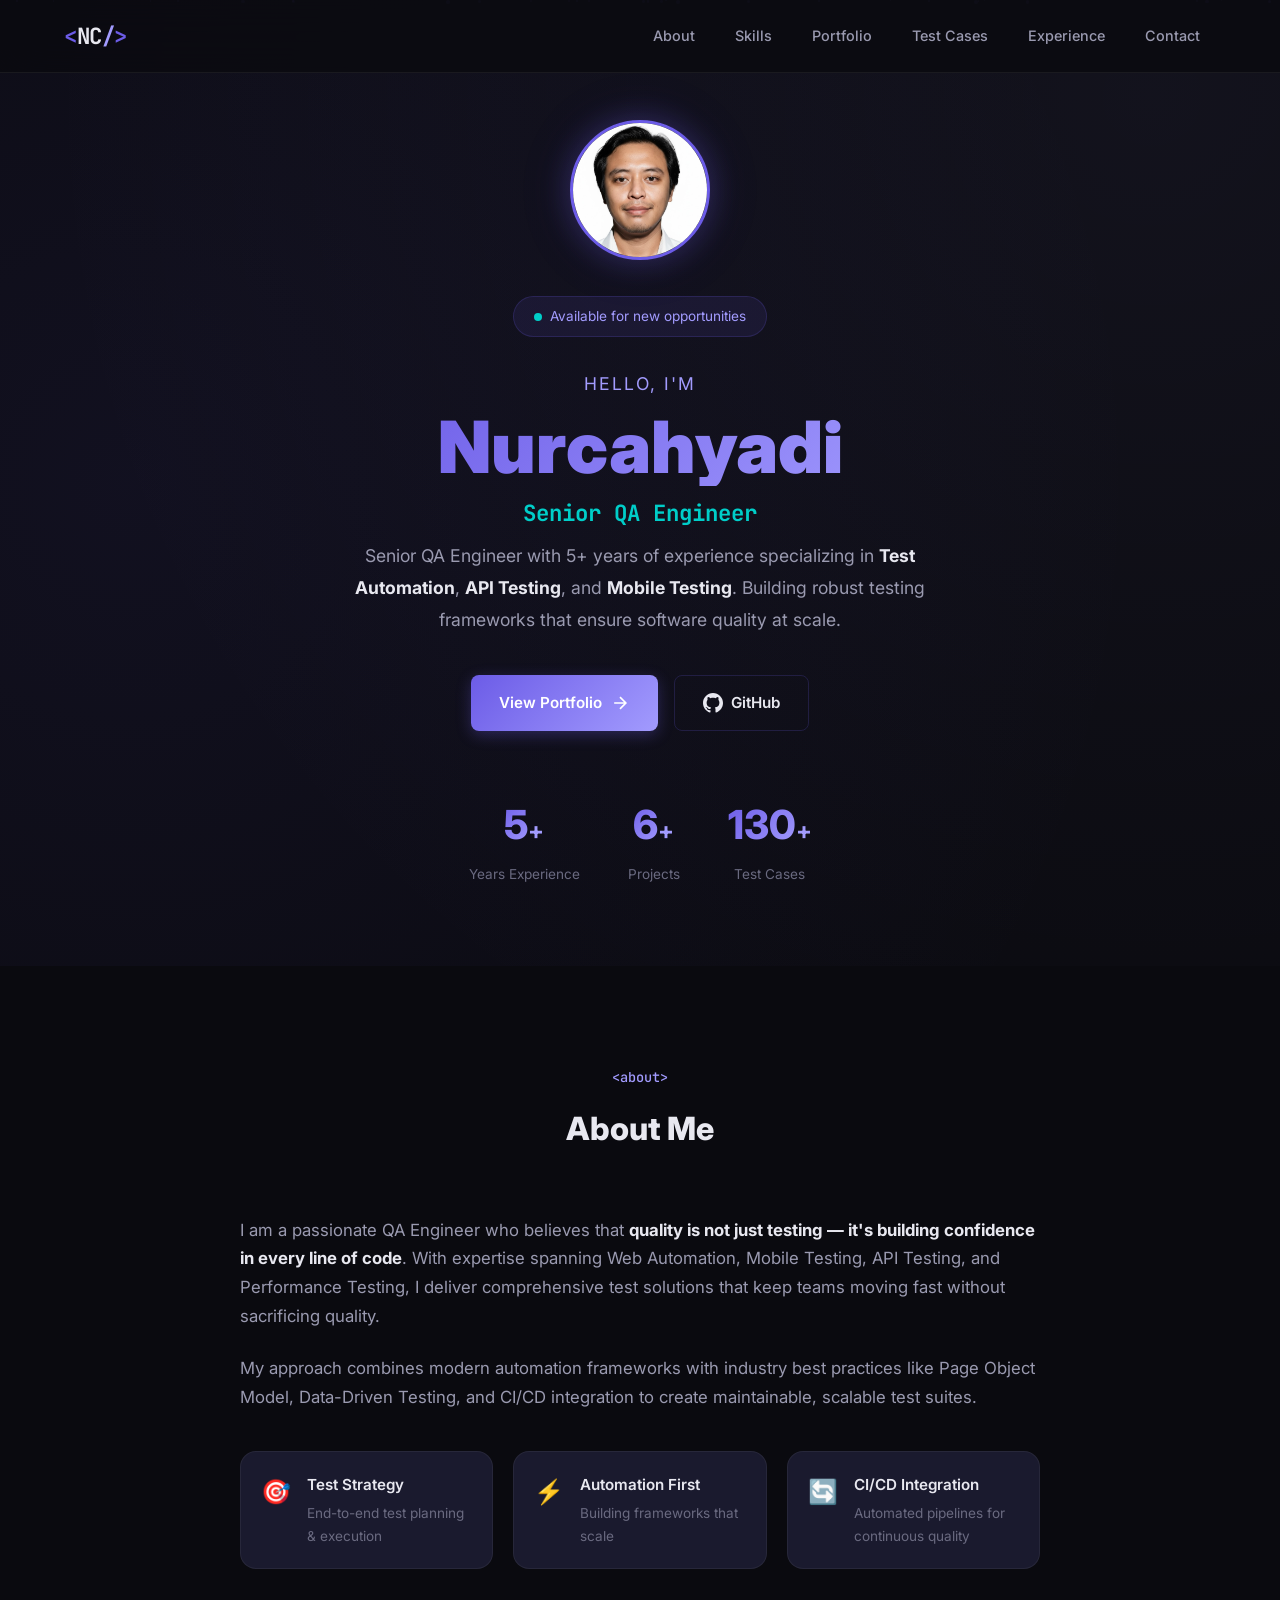
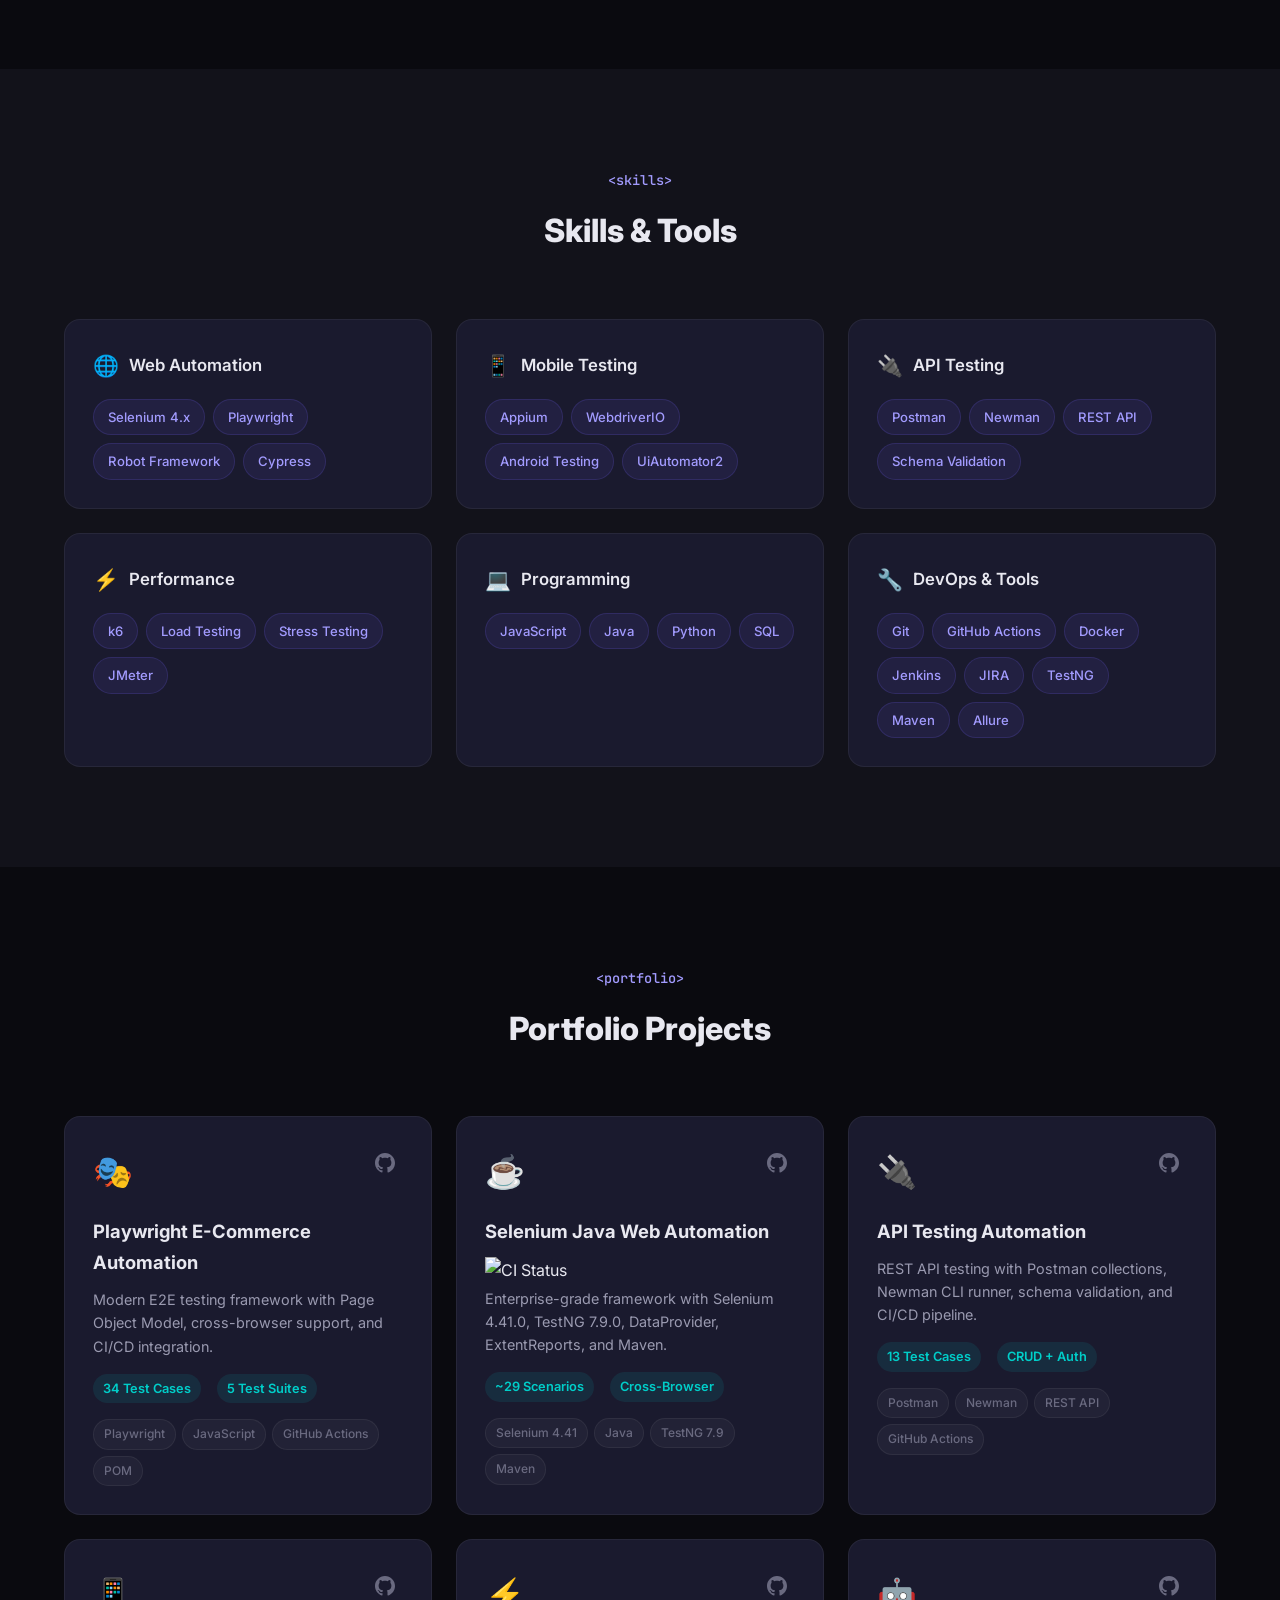
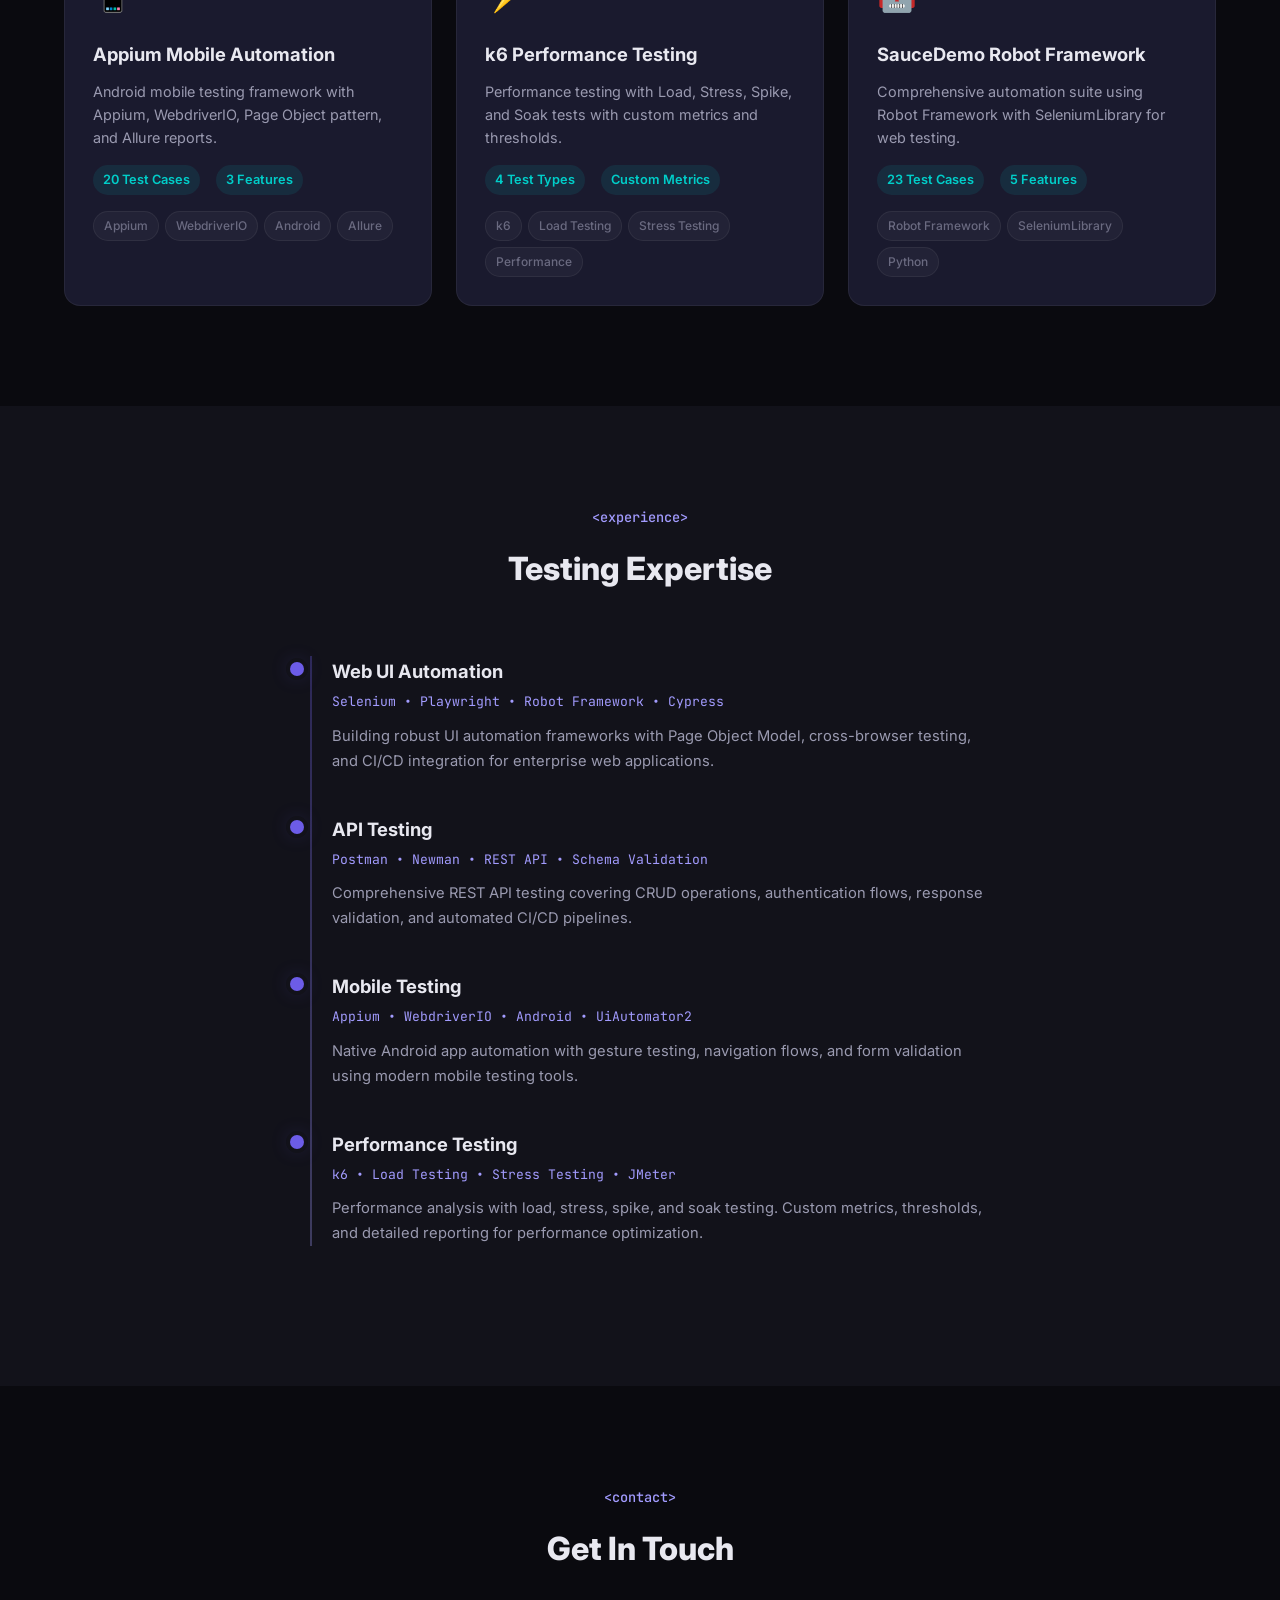
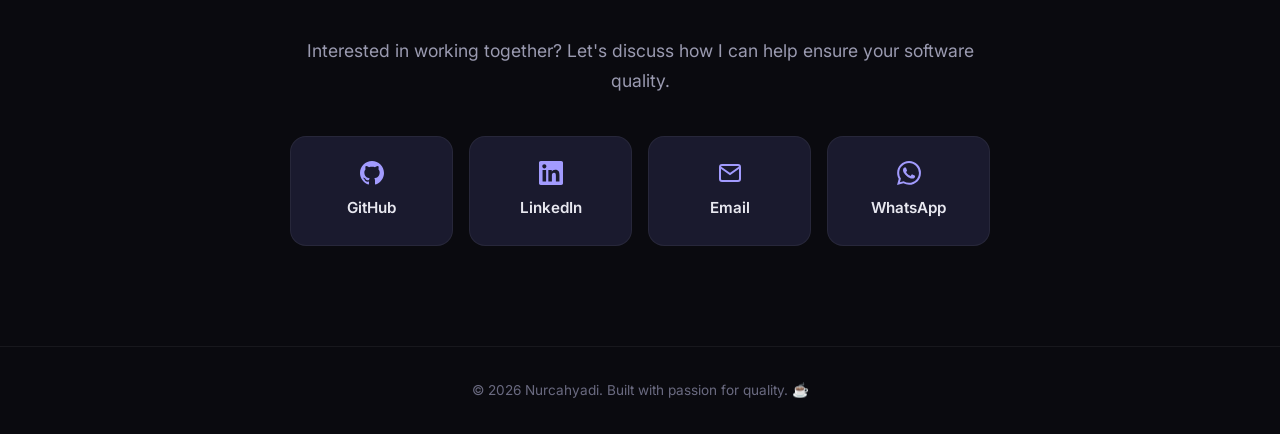
==== commit 2d76b0a0: "style: Balance vertical margins perfectly above and below the Selenium CI badge container" ====
--- a/index.html
+++ b/index.html
@@ -270,8 +270,8 @@
                             </a>
                         </div>
                     </div>
-                    <h3 class="project-title" style="margin-bottom: 8px;">Selenium Java Web Automation</h3>
-                    <div style="margin-bottom: 16px;">
+                    <h3 class="project-title">Selenium Java Web Automation</h3>
+                    <div style="margin-bottom: 10px;">
                         <img src="https://github.com/callmencah/selenium-java-web-automation/actions/workflows/selenium-tests.yml/badge.svg"
                             alt="CI Status" style="height: 20px; display: block;">
                     </div>
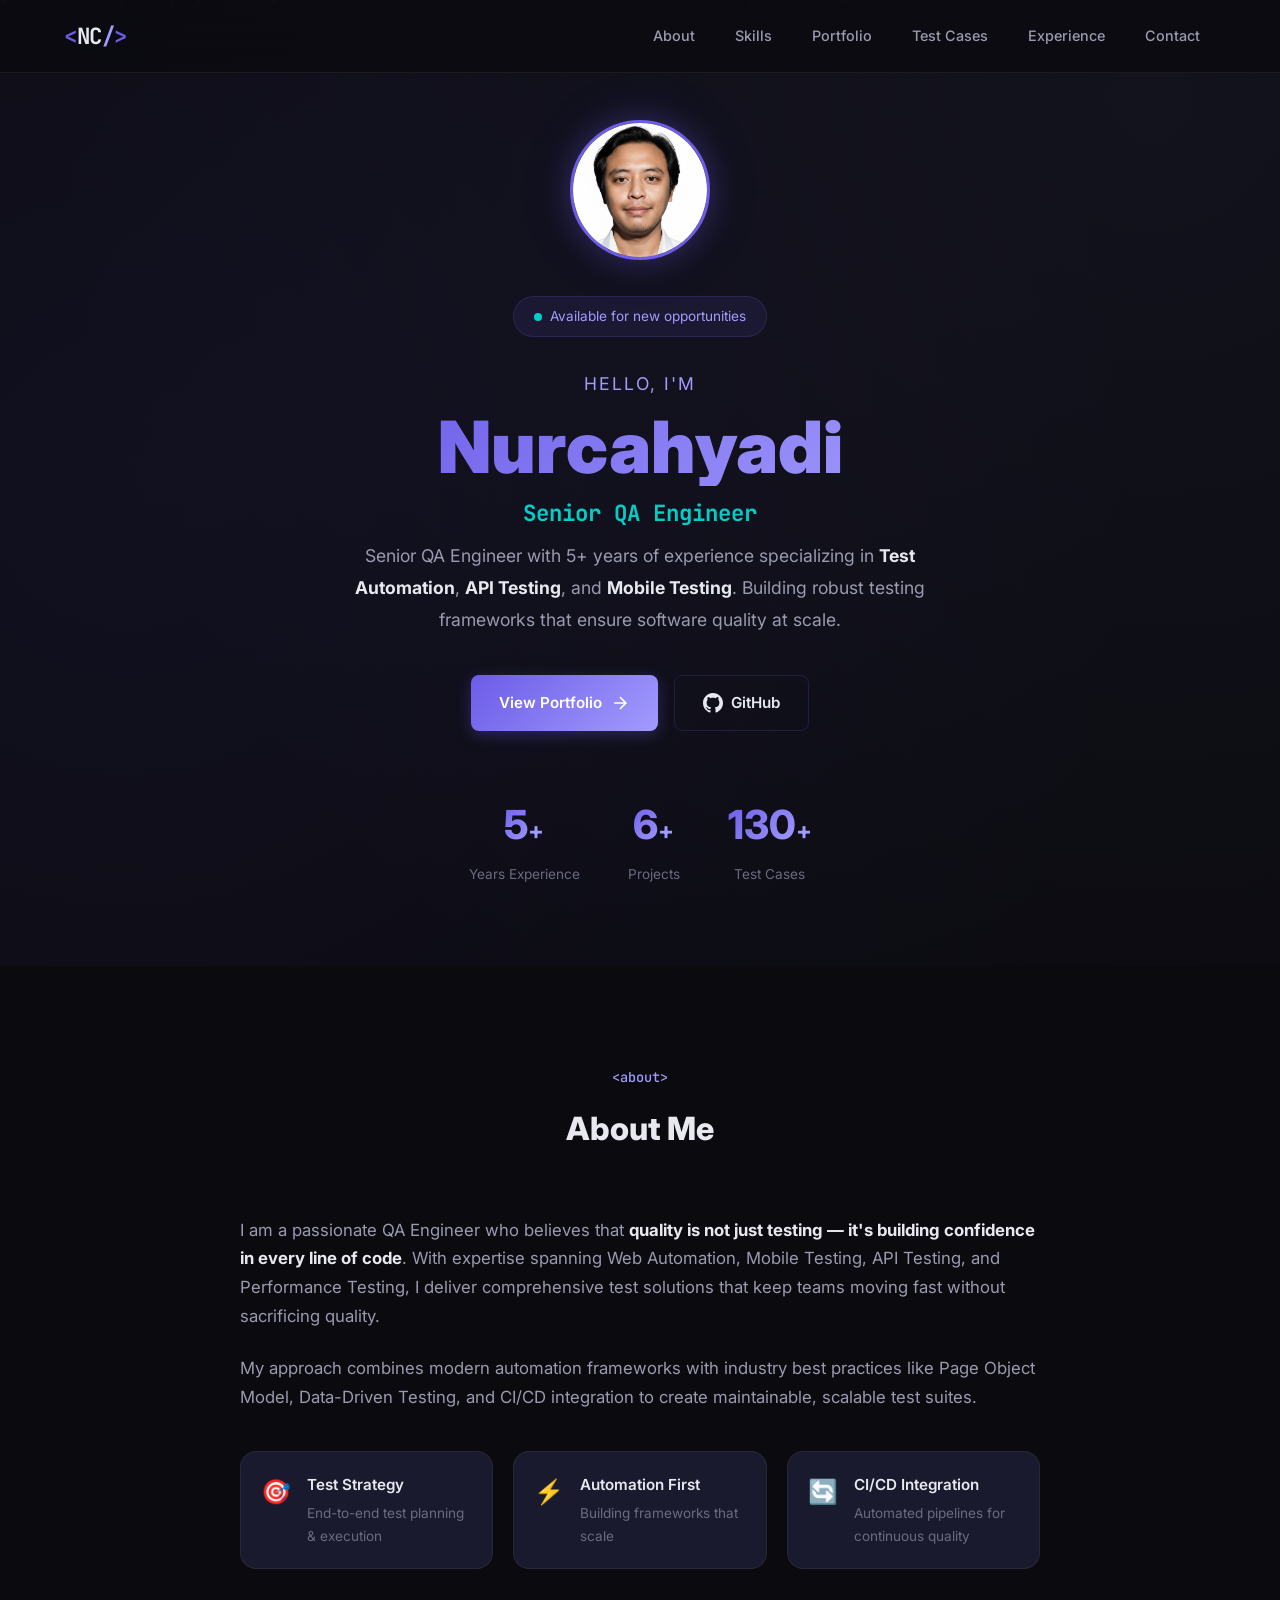
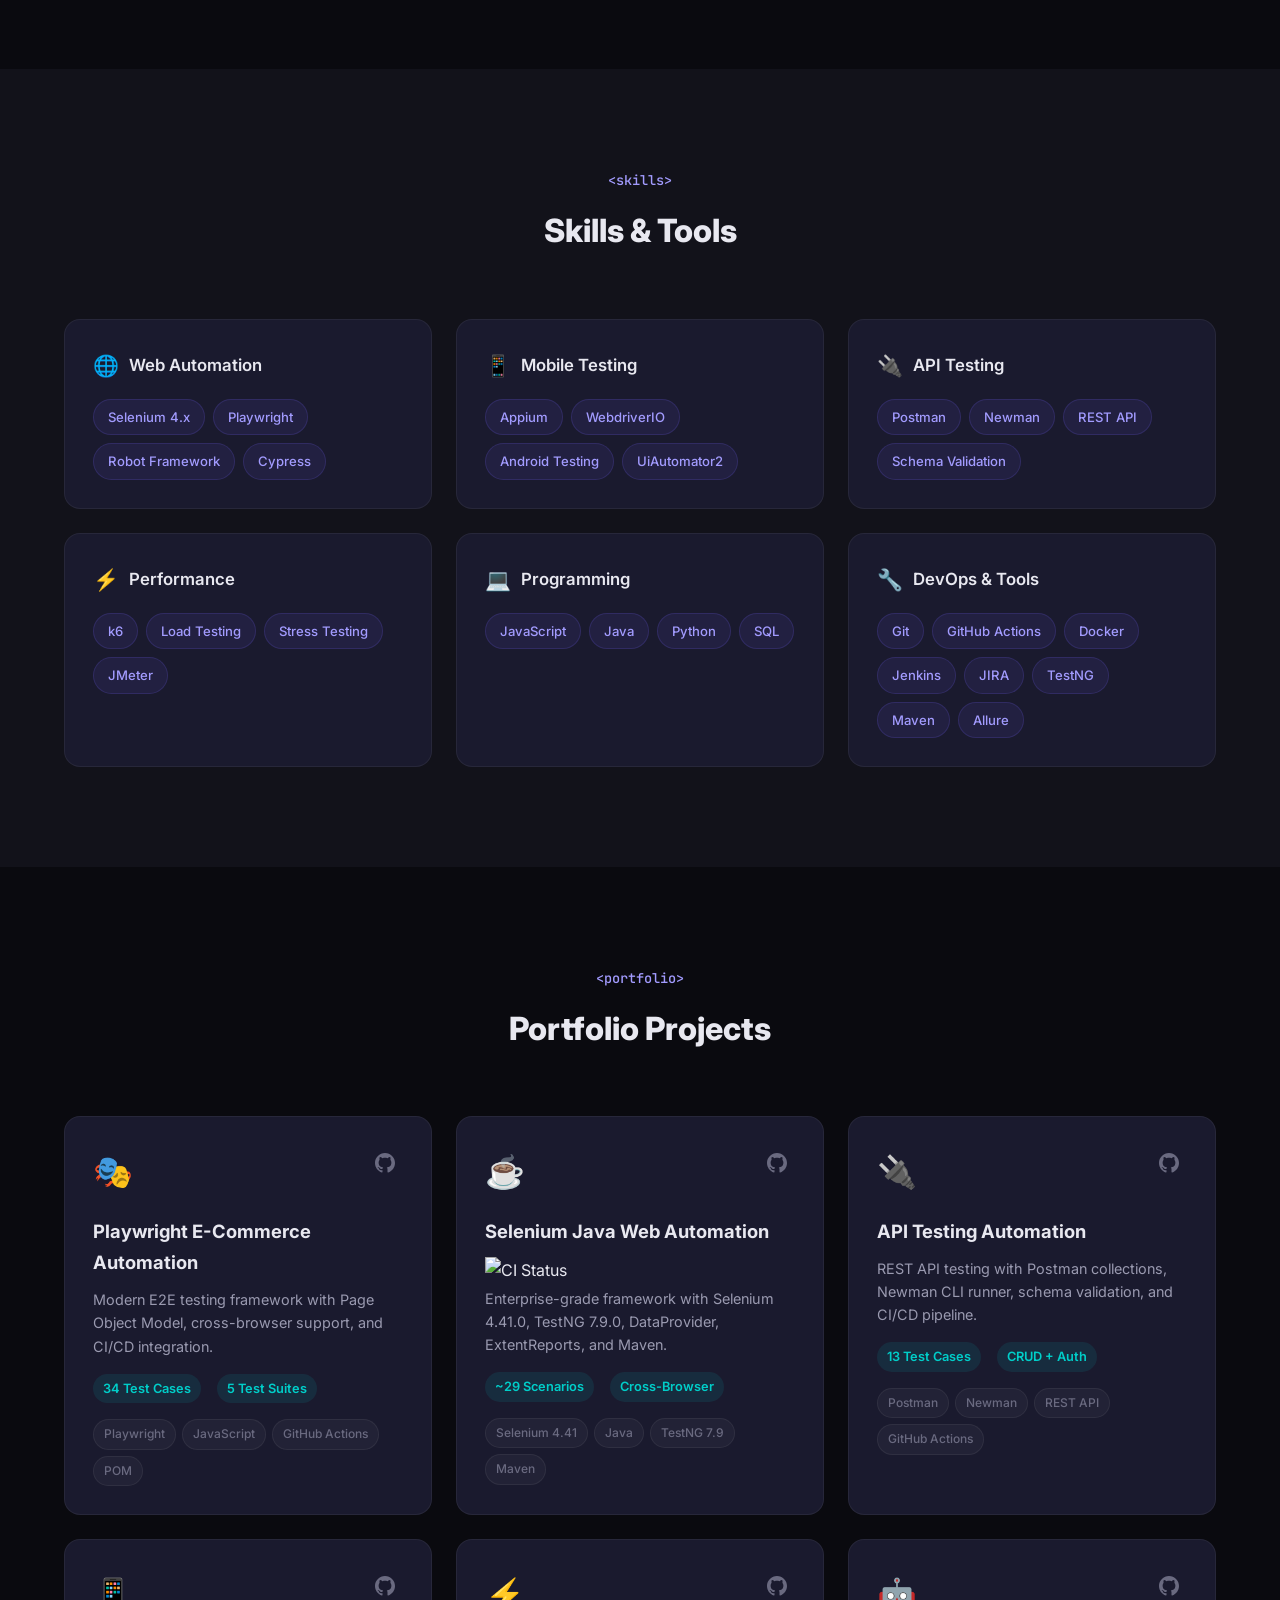
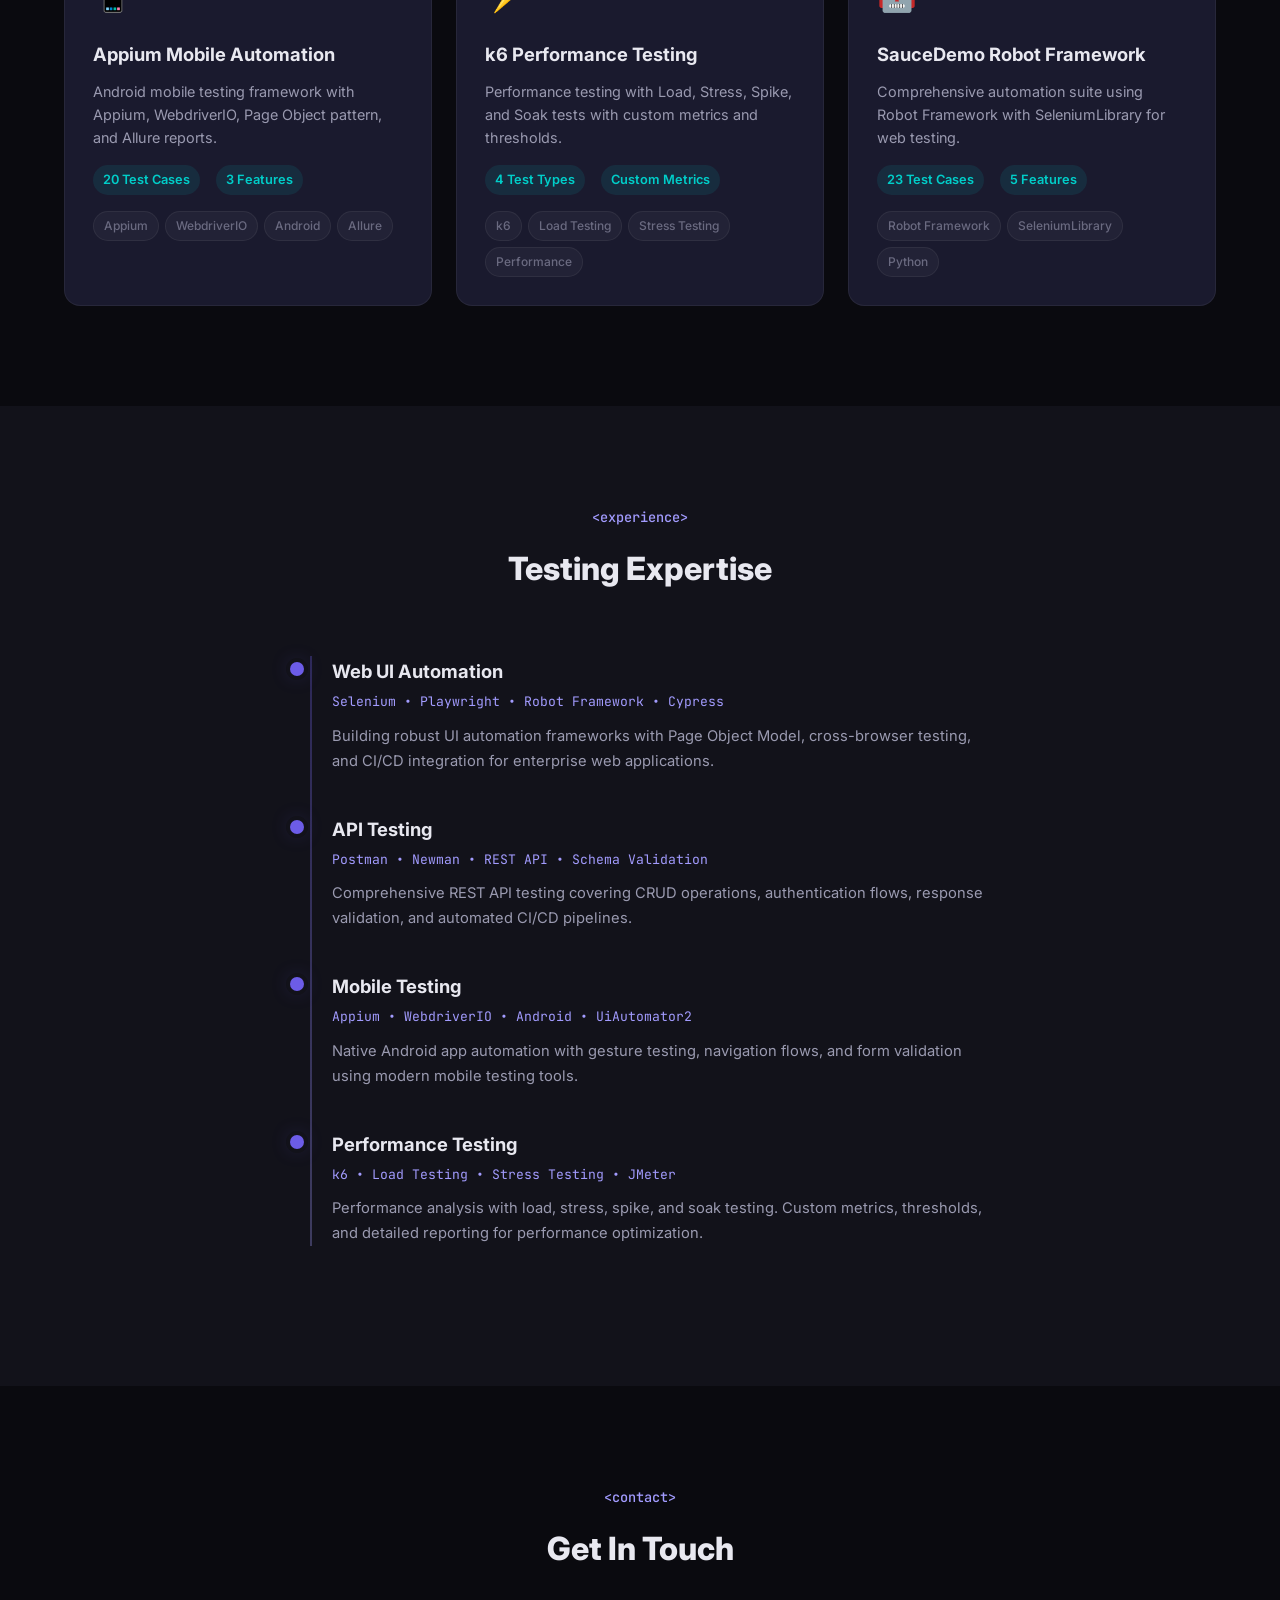
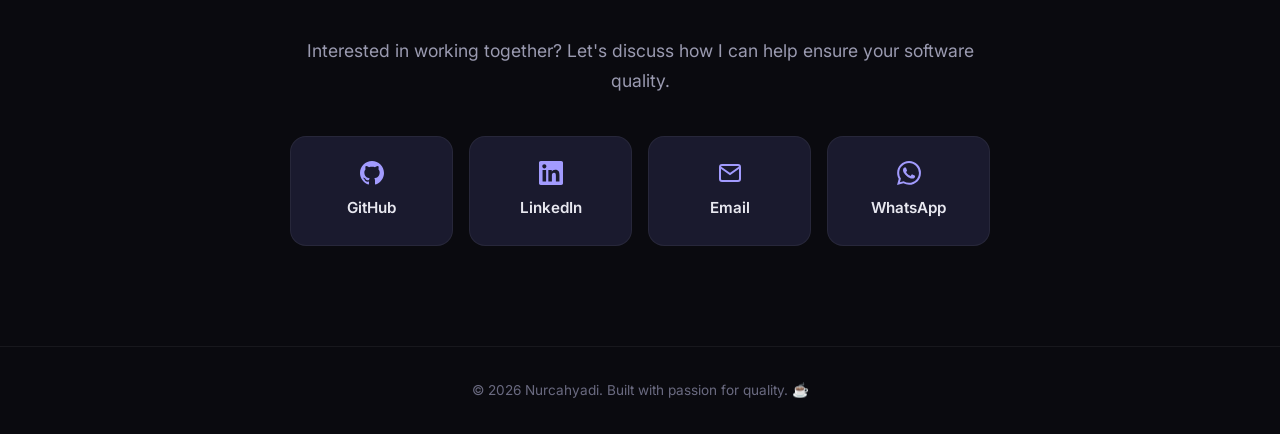
==== commit 1463826b: "seo: Optimize meta keywords and title for 'portofolio nurcahyadi github' Google search queries" ====
--- a/index.html
+++ b/index.html
@@ -5,9 +5,10 @@
     <meta charset="UTF-8">
     <meta name="viewport" content="width=device-width, initial-scale=1.0">
     <meta name="description"
-        content="Nurcahyadi — Senior QA Engineer specializing in Test Automation (Web & Mobile) and API Testing. View my portfolio of automation frameworks and testing projects.">
-    <meta name="keywords" content="QA Engineer, Test Automation, Selenium, Playwright, Appium, API Testing, Portfolio">
-    <title>Nurcahyadi — Senior QA Engineer | Test Automation Specialist</title>
+        content="Portofolio Nurcahyadi GitHub — Senior QA Engineer specializing in Test Automation (Web & Mobile) and API Testing. View my portfolio of automation frameworks and testing projects.">
+    <meta name="keywords"
+        content="portofolio nurcahyadi github, nurcahyadi github, portofolio nurcahyadi, QA Engineer Nurcahyadi, QA Engineer, Test Automation, Selenium, Playwright, Appium, API Testing, Portfolio">
+    <title>Nurcahyadi — Senior QA Engineer | Test Automation Specialist | Portofolio GitHub</title>
     <link rel="preconnect" href="https://fonts.googleapis.com">
     <link rel="preconnect" href="https://fonts.gstatic.com" crossorigin>
     <link
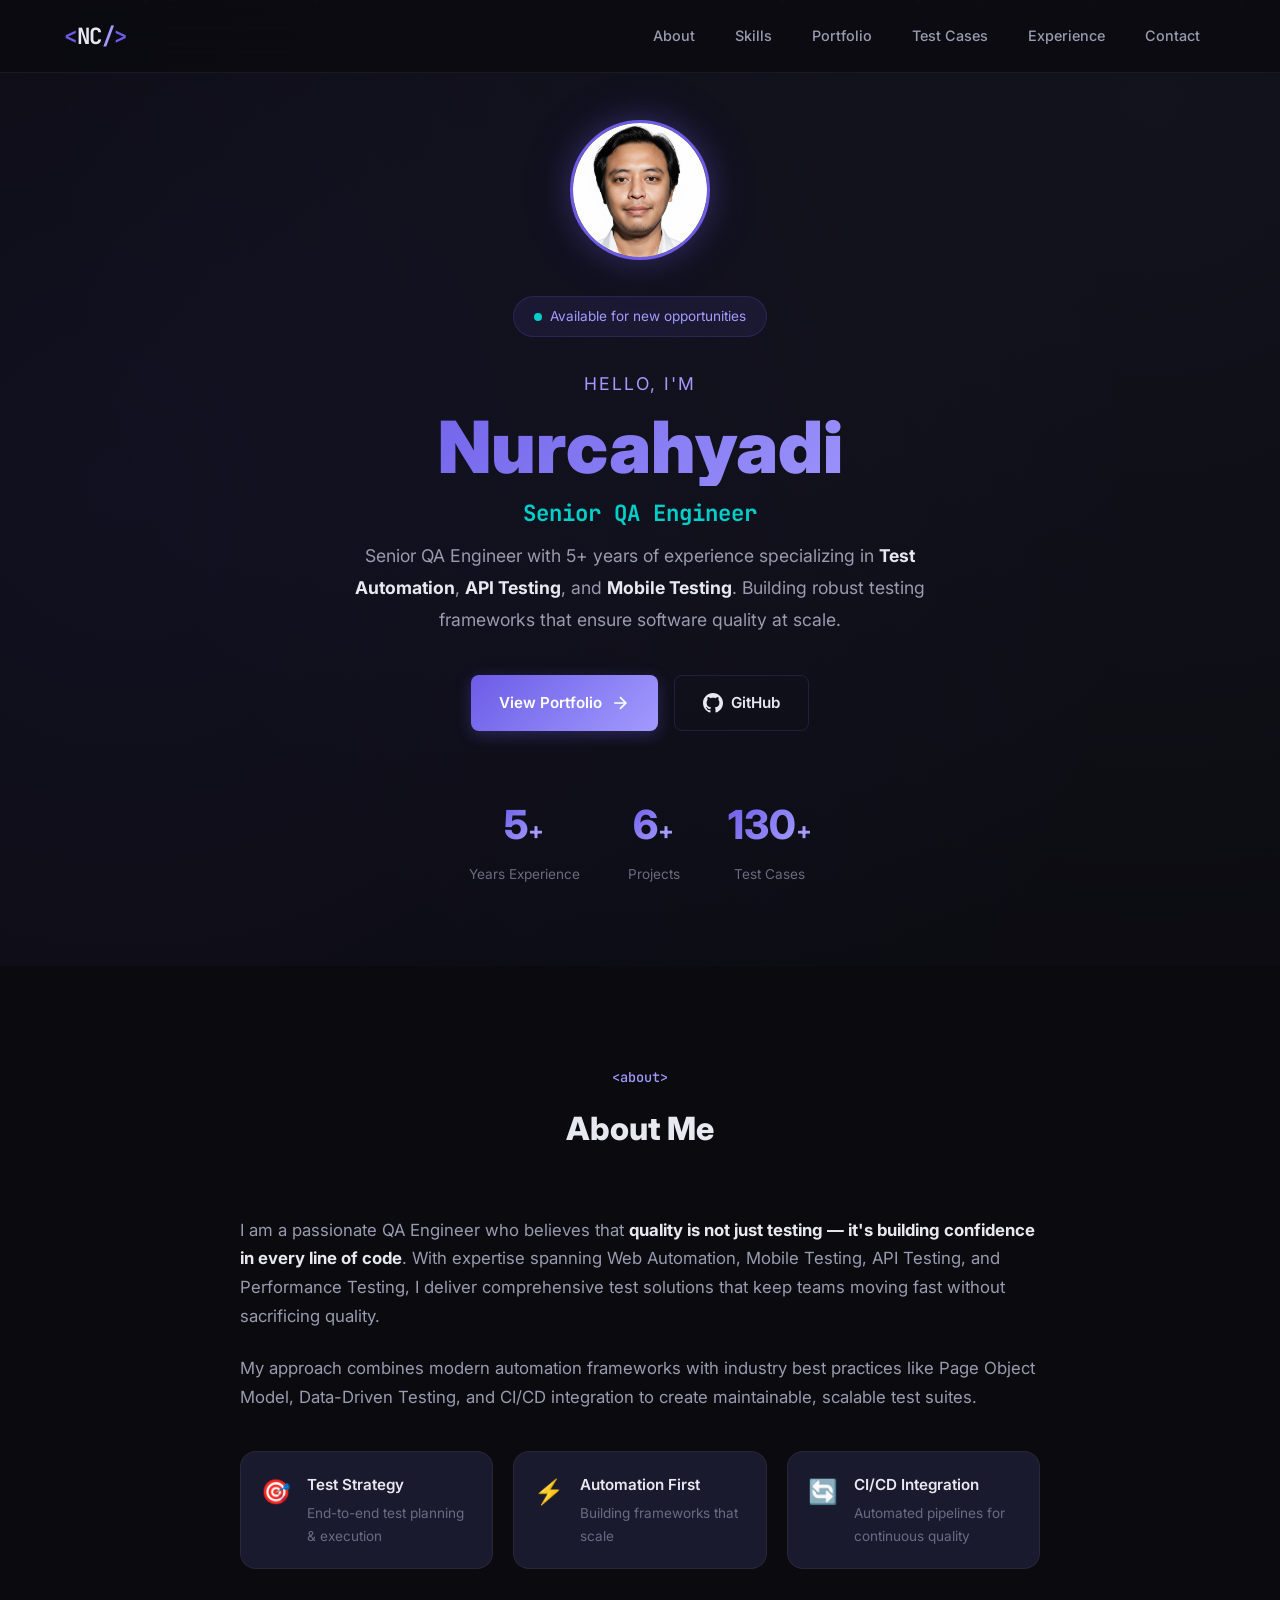
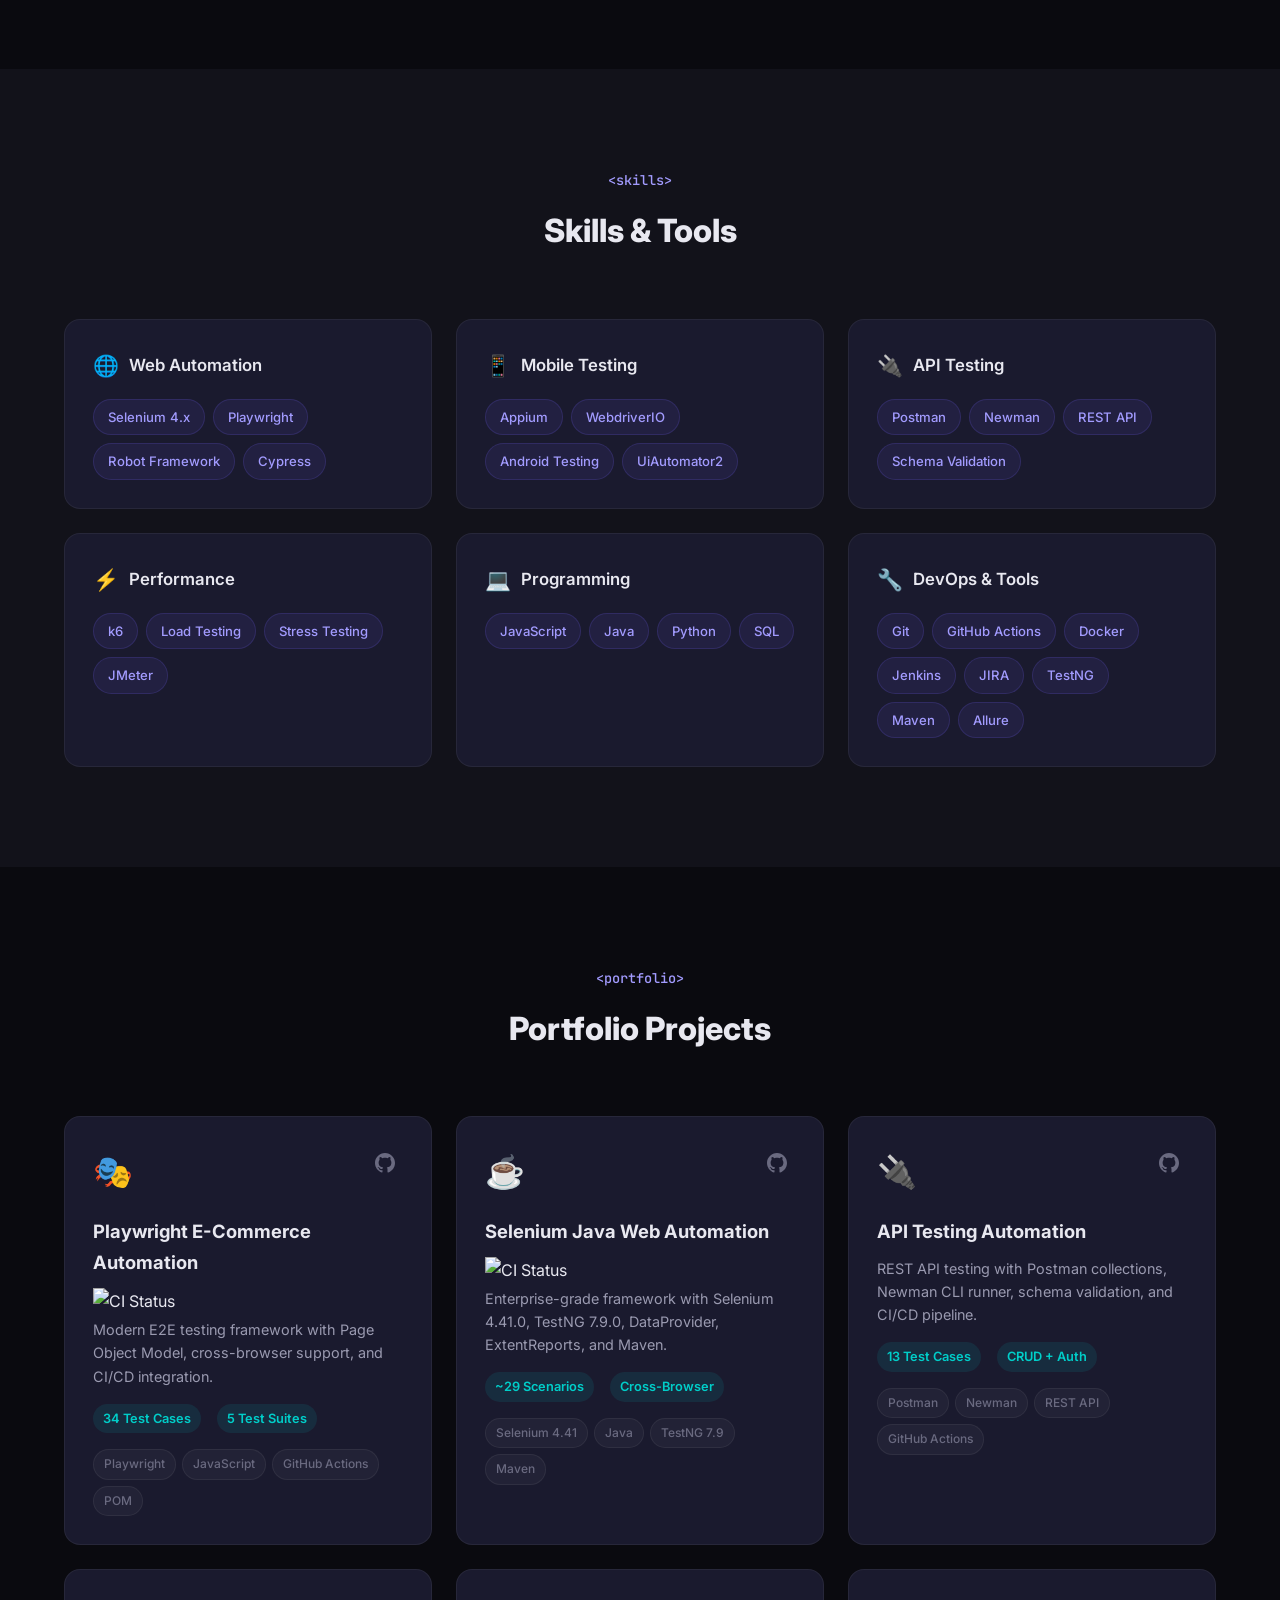
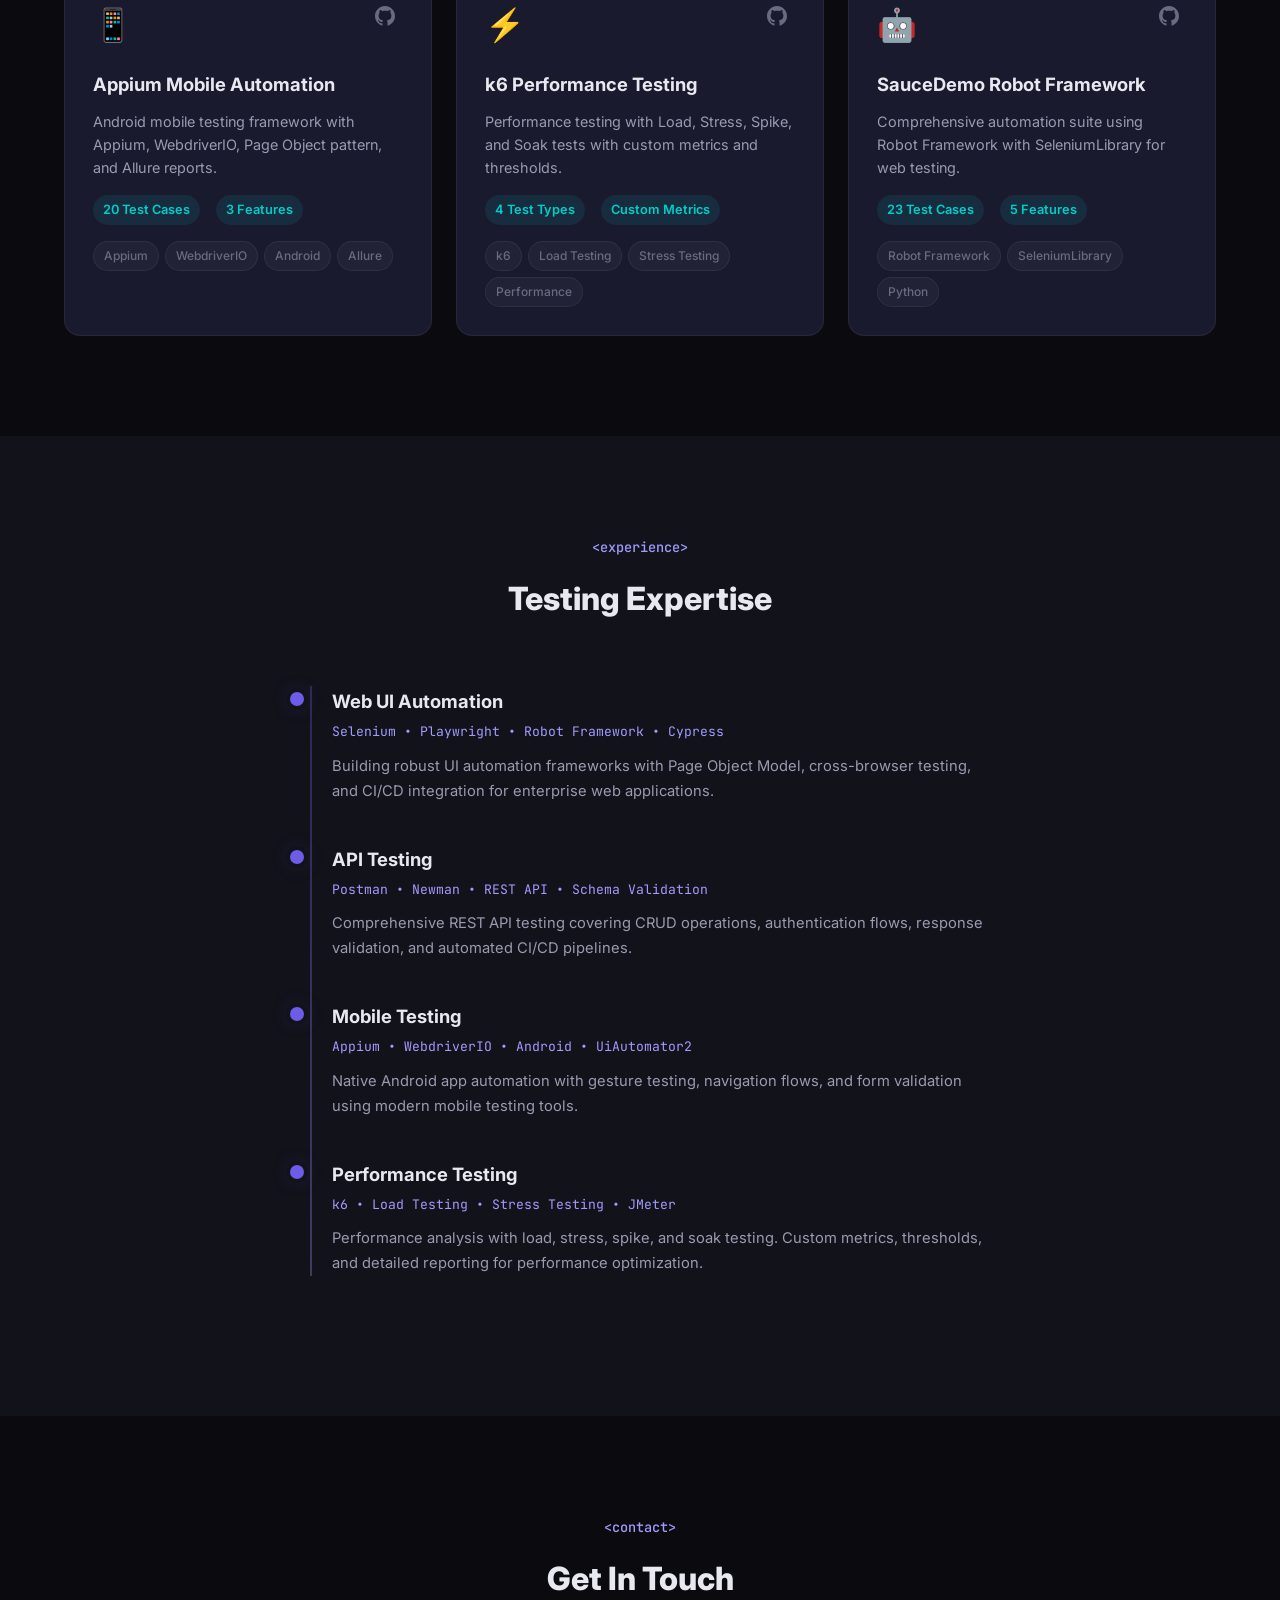
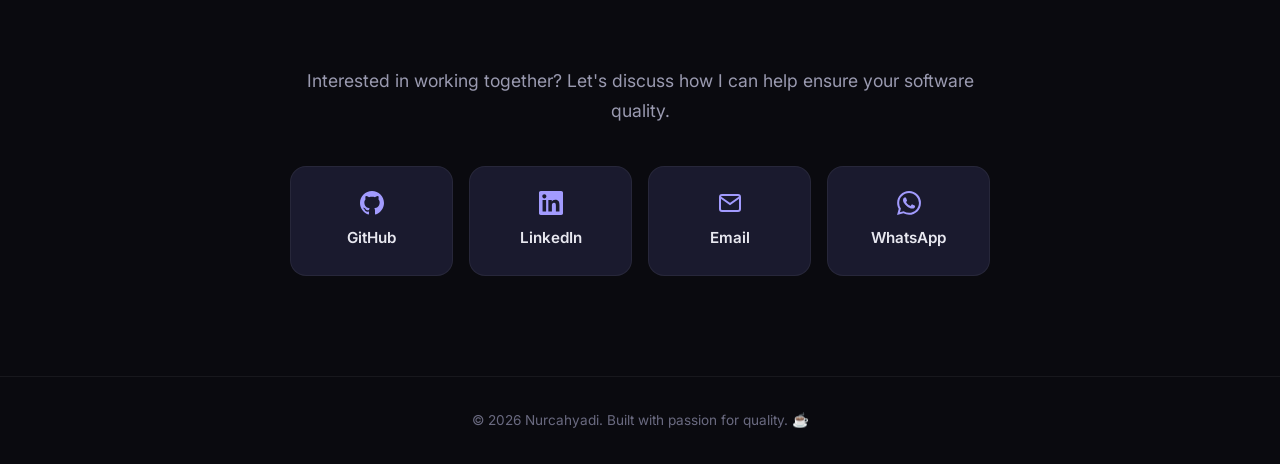
==== commit cce7e205: "feat: Add Playwright CI passing badge to portfolio project card" ====
--- a/index.html
+++ b/index.html
@@ -243,6 +243,10 @@
                         </div>
                     </div>
                     <h3 class="project-title">Playwright E-Commerce Automation</h3>
+                    <div style="margin-bottom: 10px;">
+                        <img src="https://github.com/callmencah/playwright-ecommerce-automation/actions/workflows/playwright.yml/badge.svg"
+                            alt="CI Status" style="height: 20px; display: block;">
+                    </div>
                     <p class="project-description">Modern E2E testing framework with Page Object Model, cross-browser
                         support, and CI/CD integration.</p>
                     <div class="project-stats">
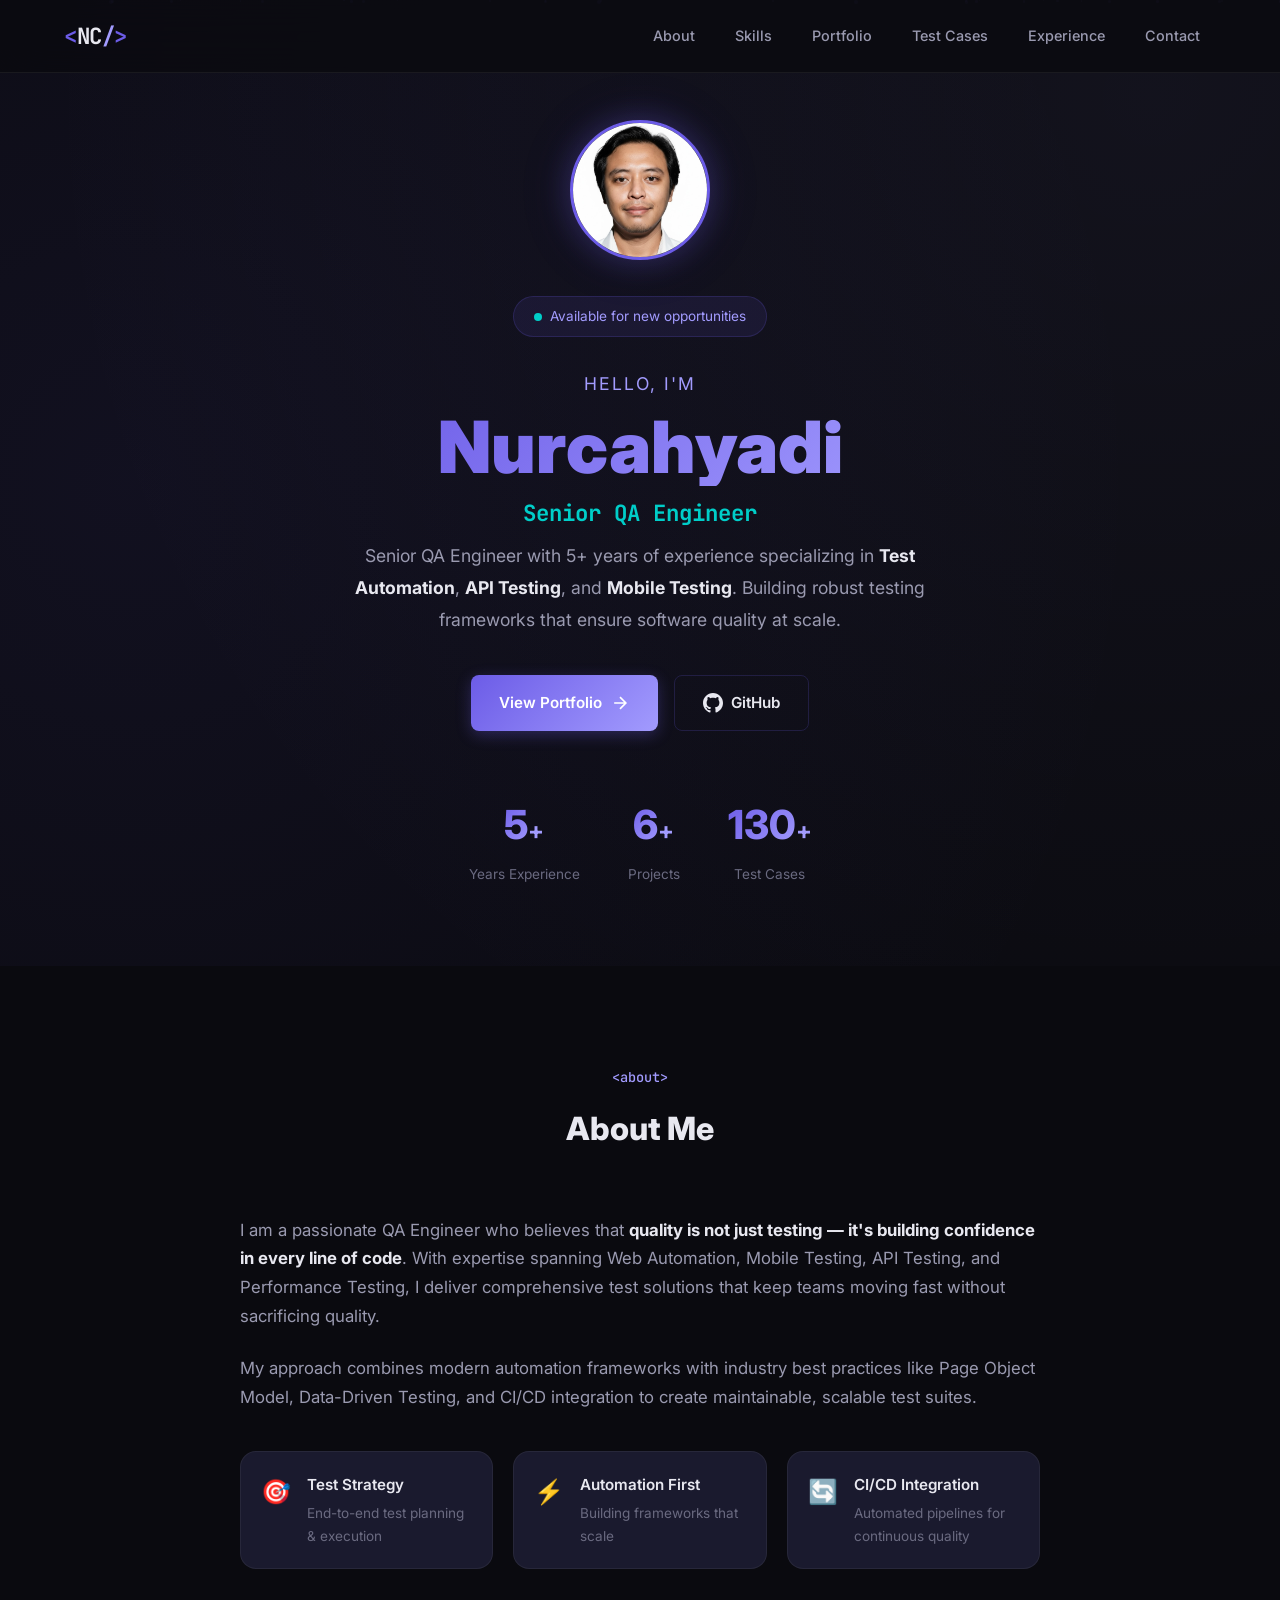
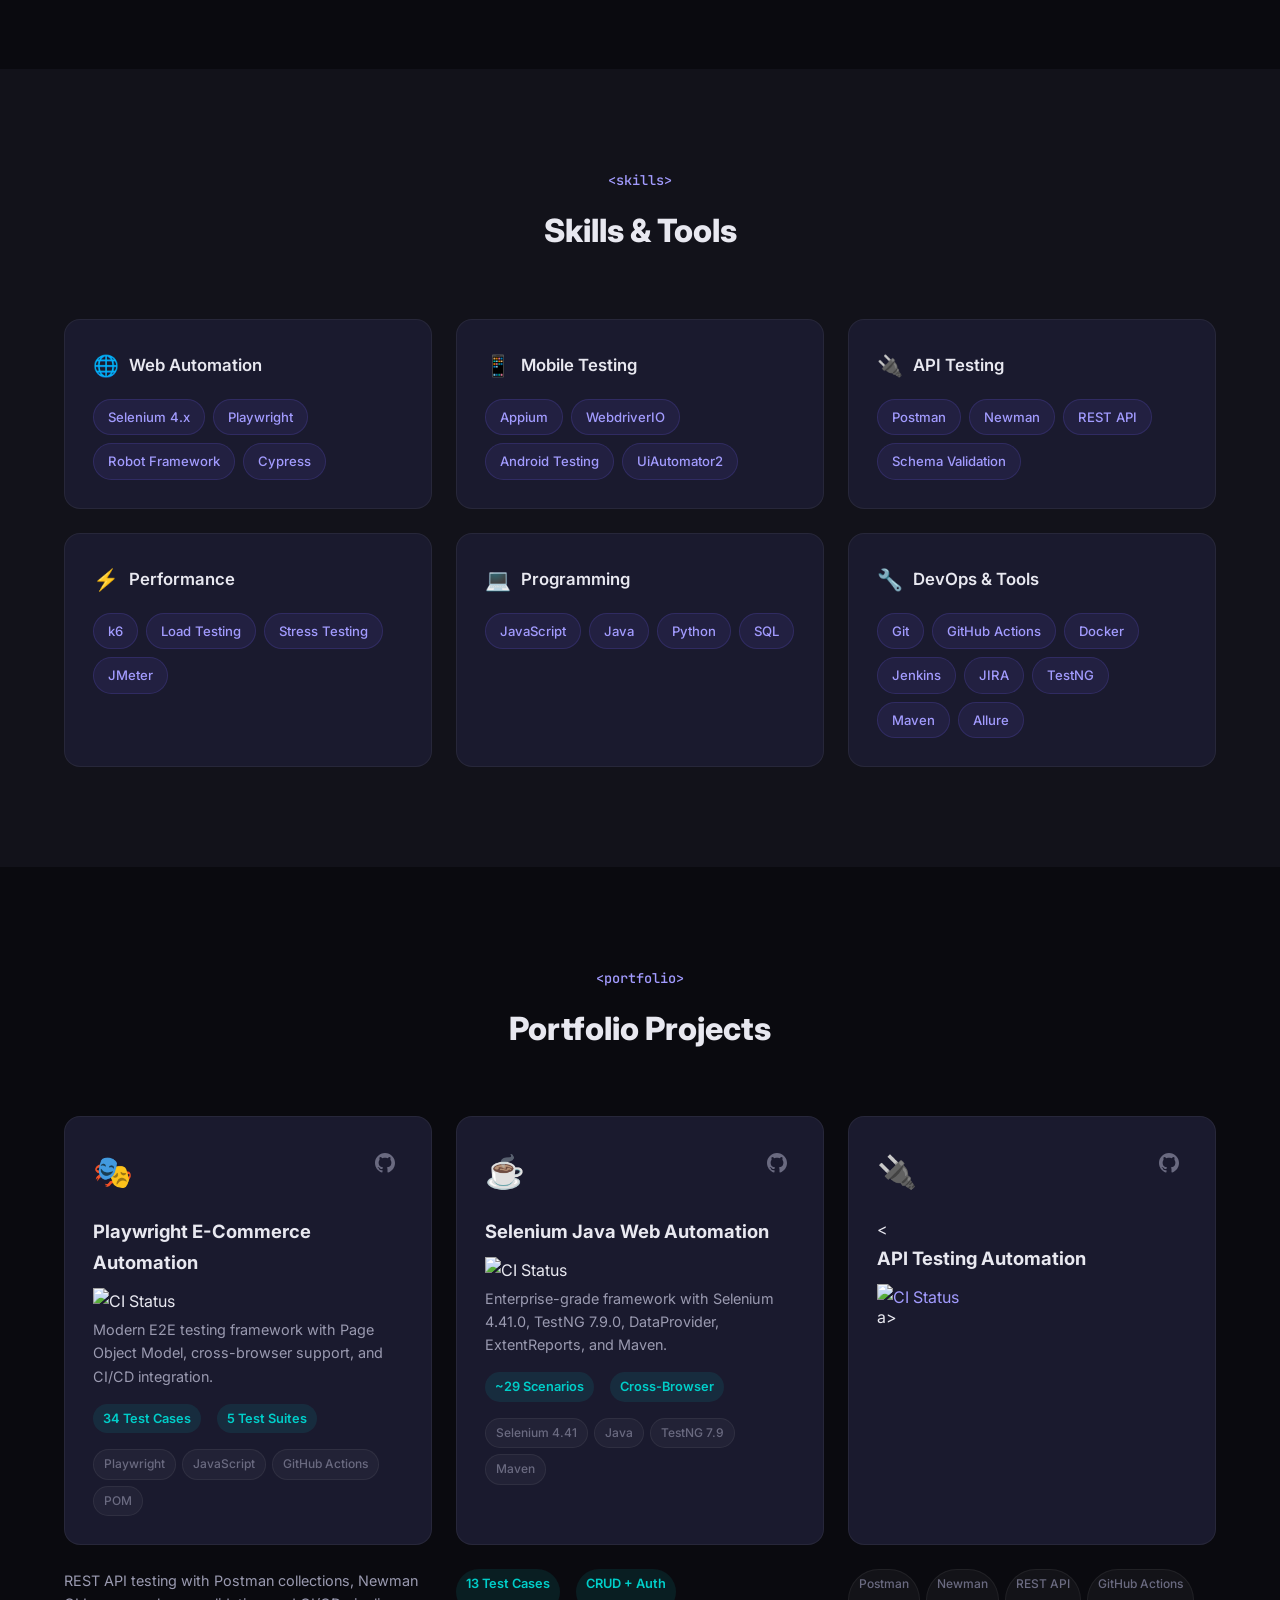
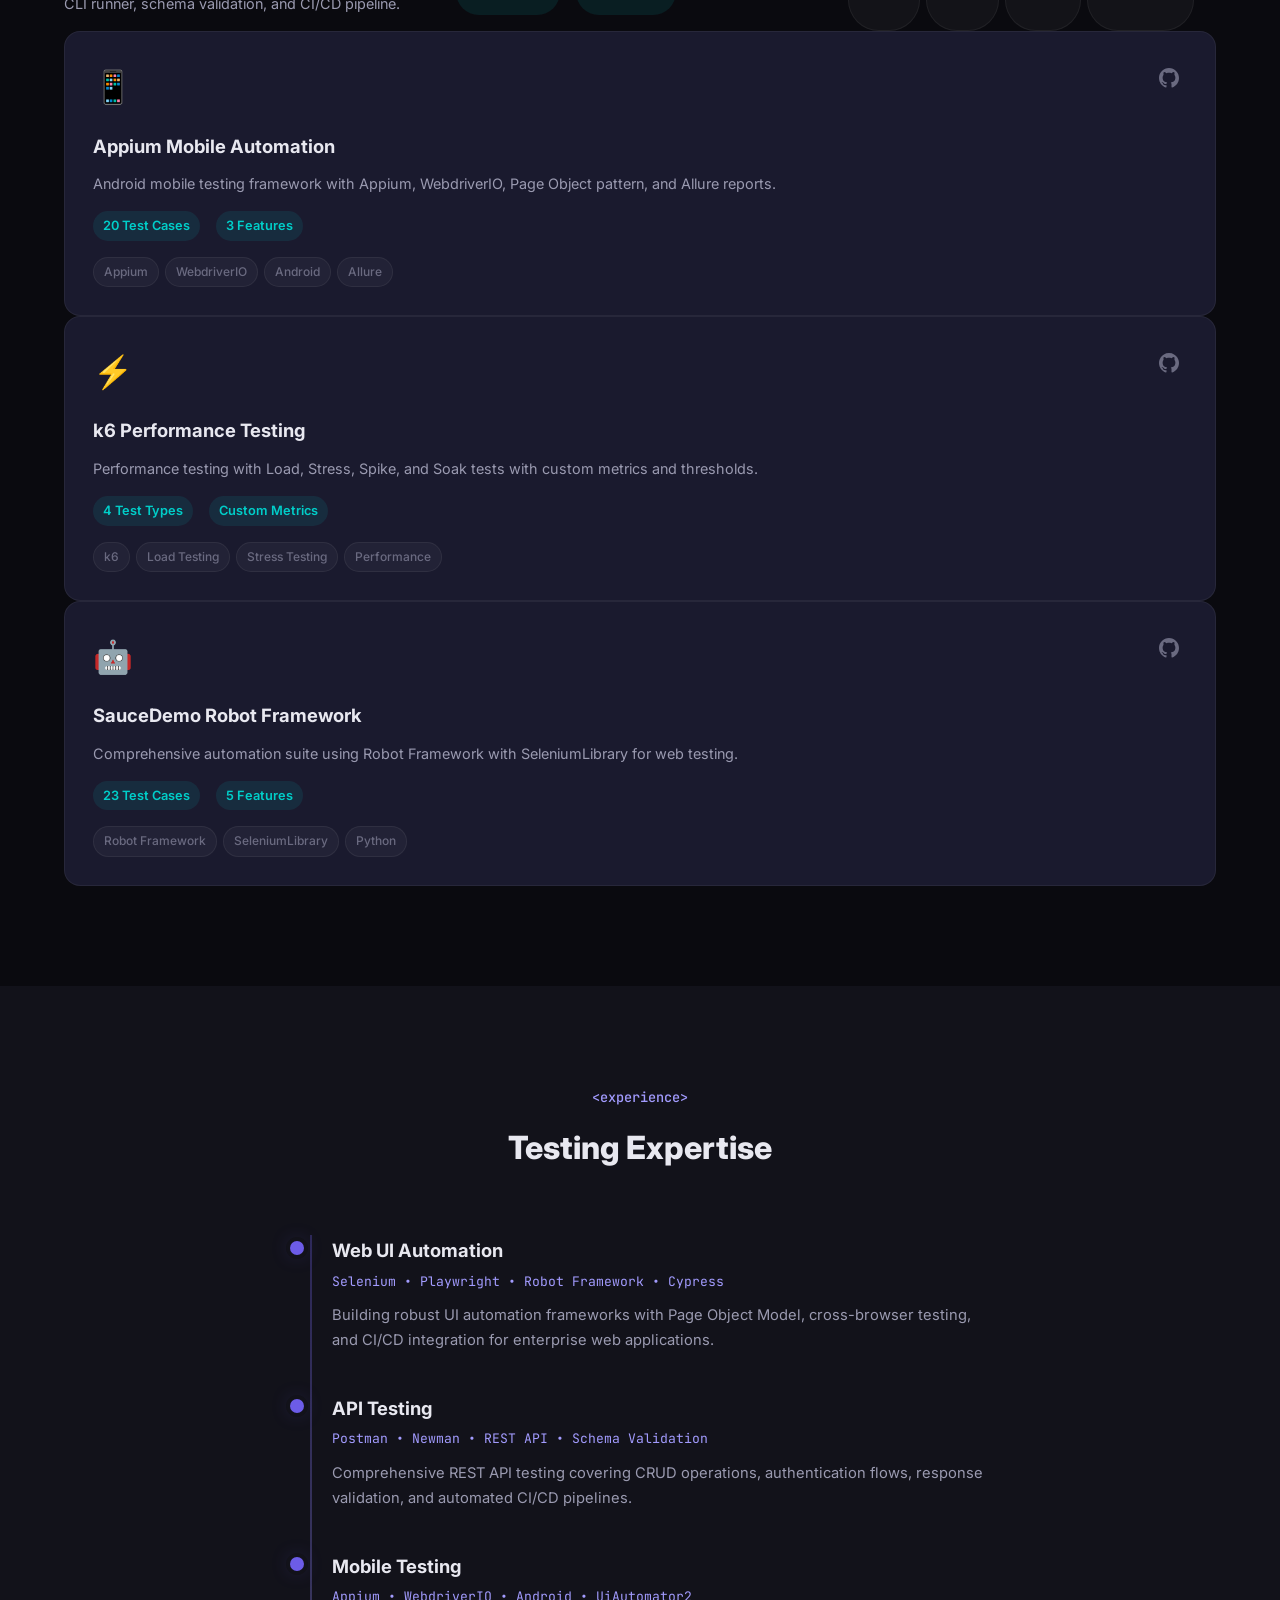
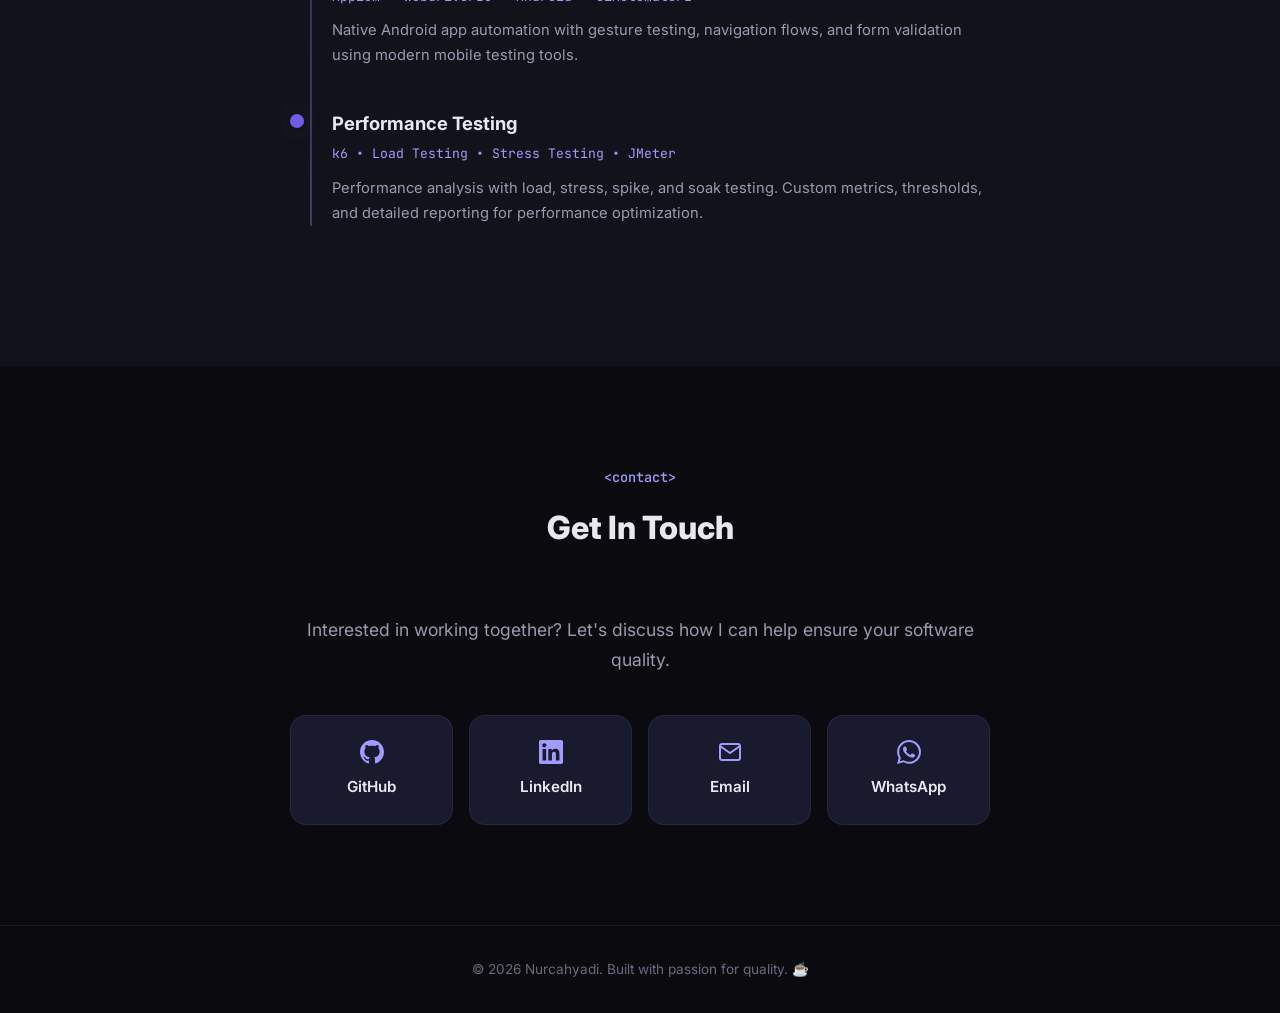
==== commit 4d7de977: "Fix HTML structure and add CI badge for API testing" ====
--- a/index.html
+++ b/index.html
@@ -309,7 +309,14 @@
                             </a>
                         </div>
                     </div>
-                    <h3 class="project-title">API Testing Automation</h3>
+                    <                                            <h3 class="project-title">API Testing Automation</h3
+                                                <div style="margin-bottom: 10px;">
+                                                                                <a href="https://github.com/callmencah/api-testing-automation/actions/workflows/api-tests.yml">
+                                                                                                                    <img src="https://github.com/callmencah/api-testing-automation/actions/workflows/api-tests.yml/badge.svg" alt="CI Status" style="height: 20px; display: block;">
+                                                                                    </a>a>
+                                                </div>
+                        
+                        
                     <p class="project-description">REST API testing with Postman collections, Newman CLI runner,
                         schema
                         validation, and CI/CD pipeline.</p>
@@ -520,4 +527,4 @@
     <script src="js/main.js"></script>
 </body>
 
-</html>+</html>
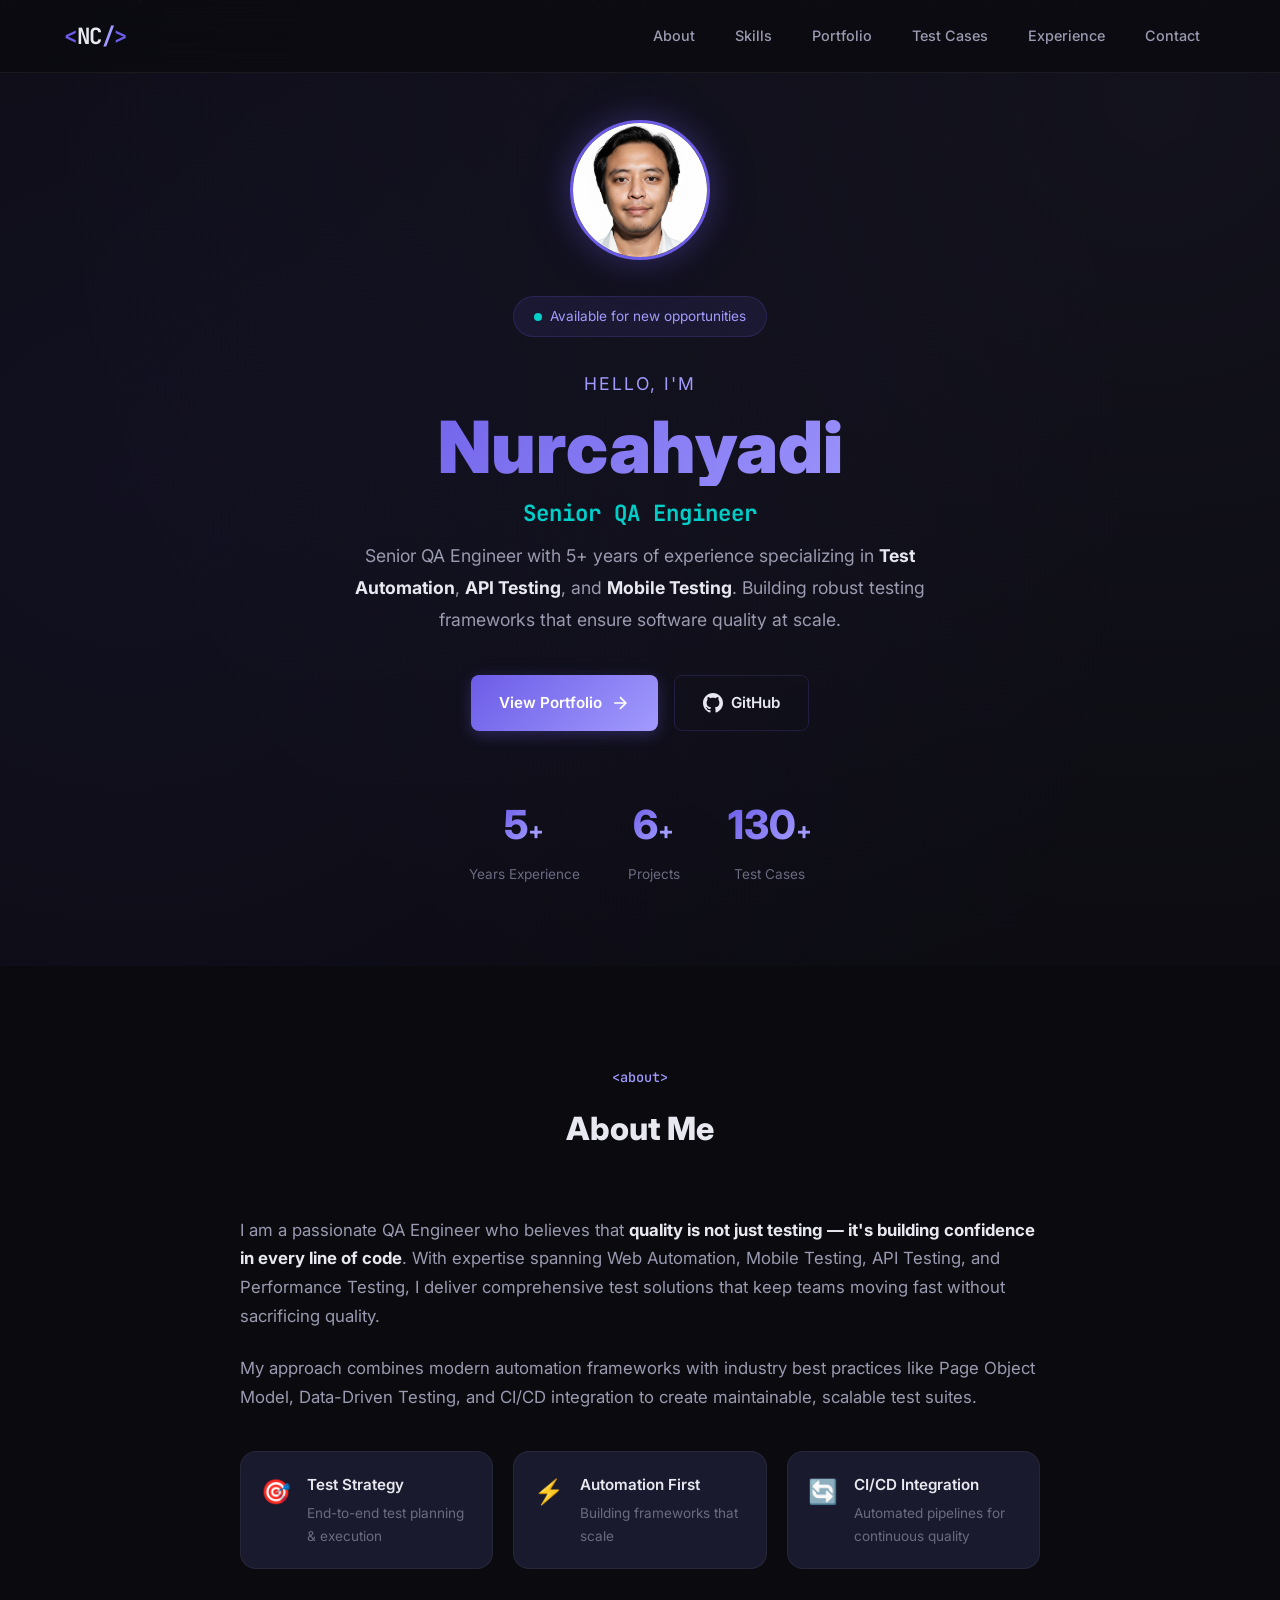
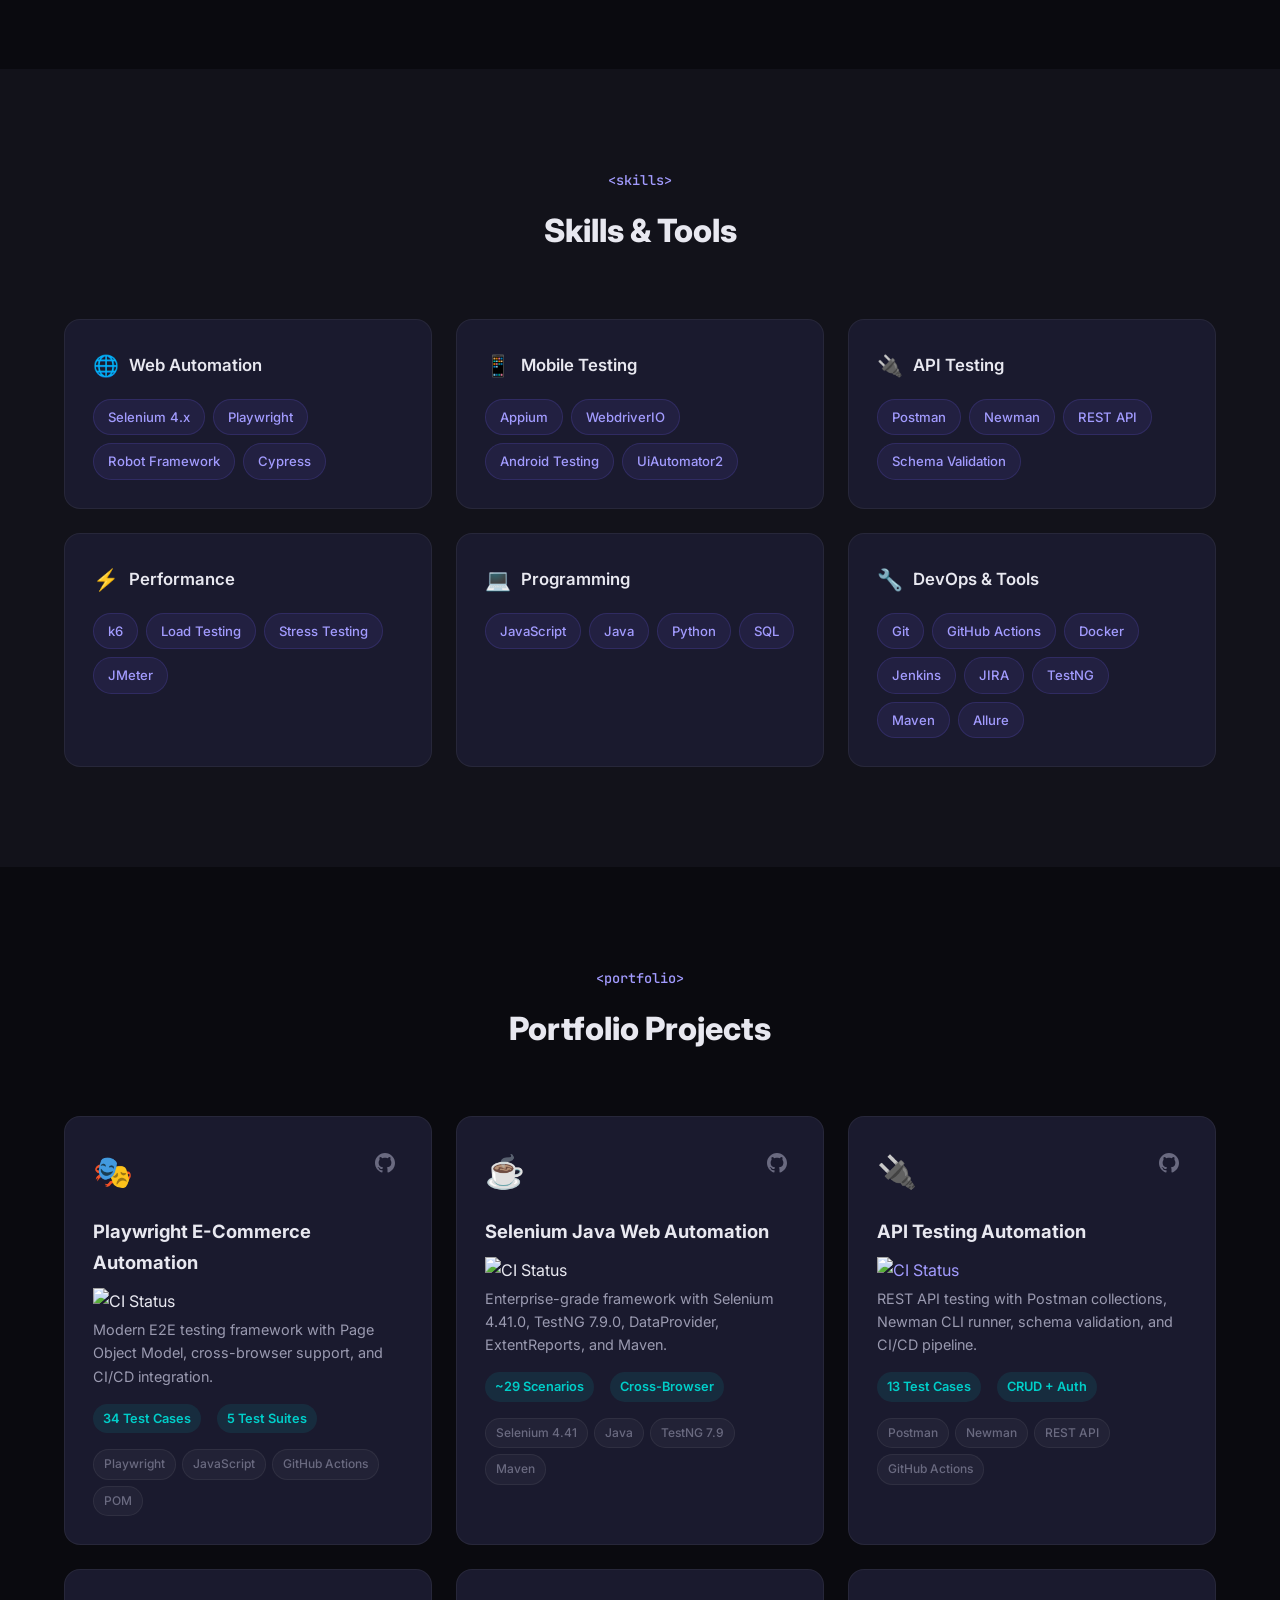
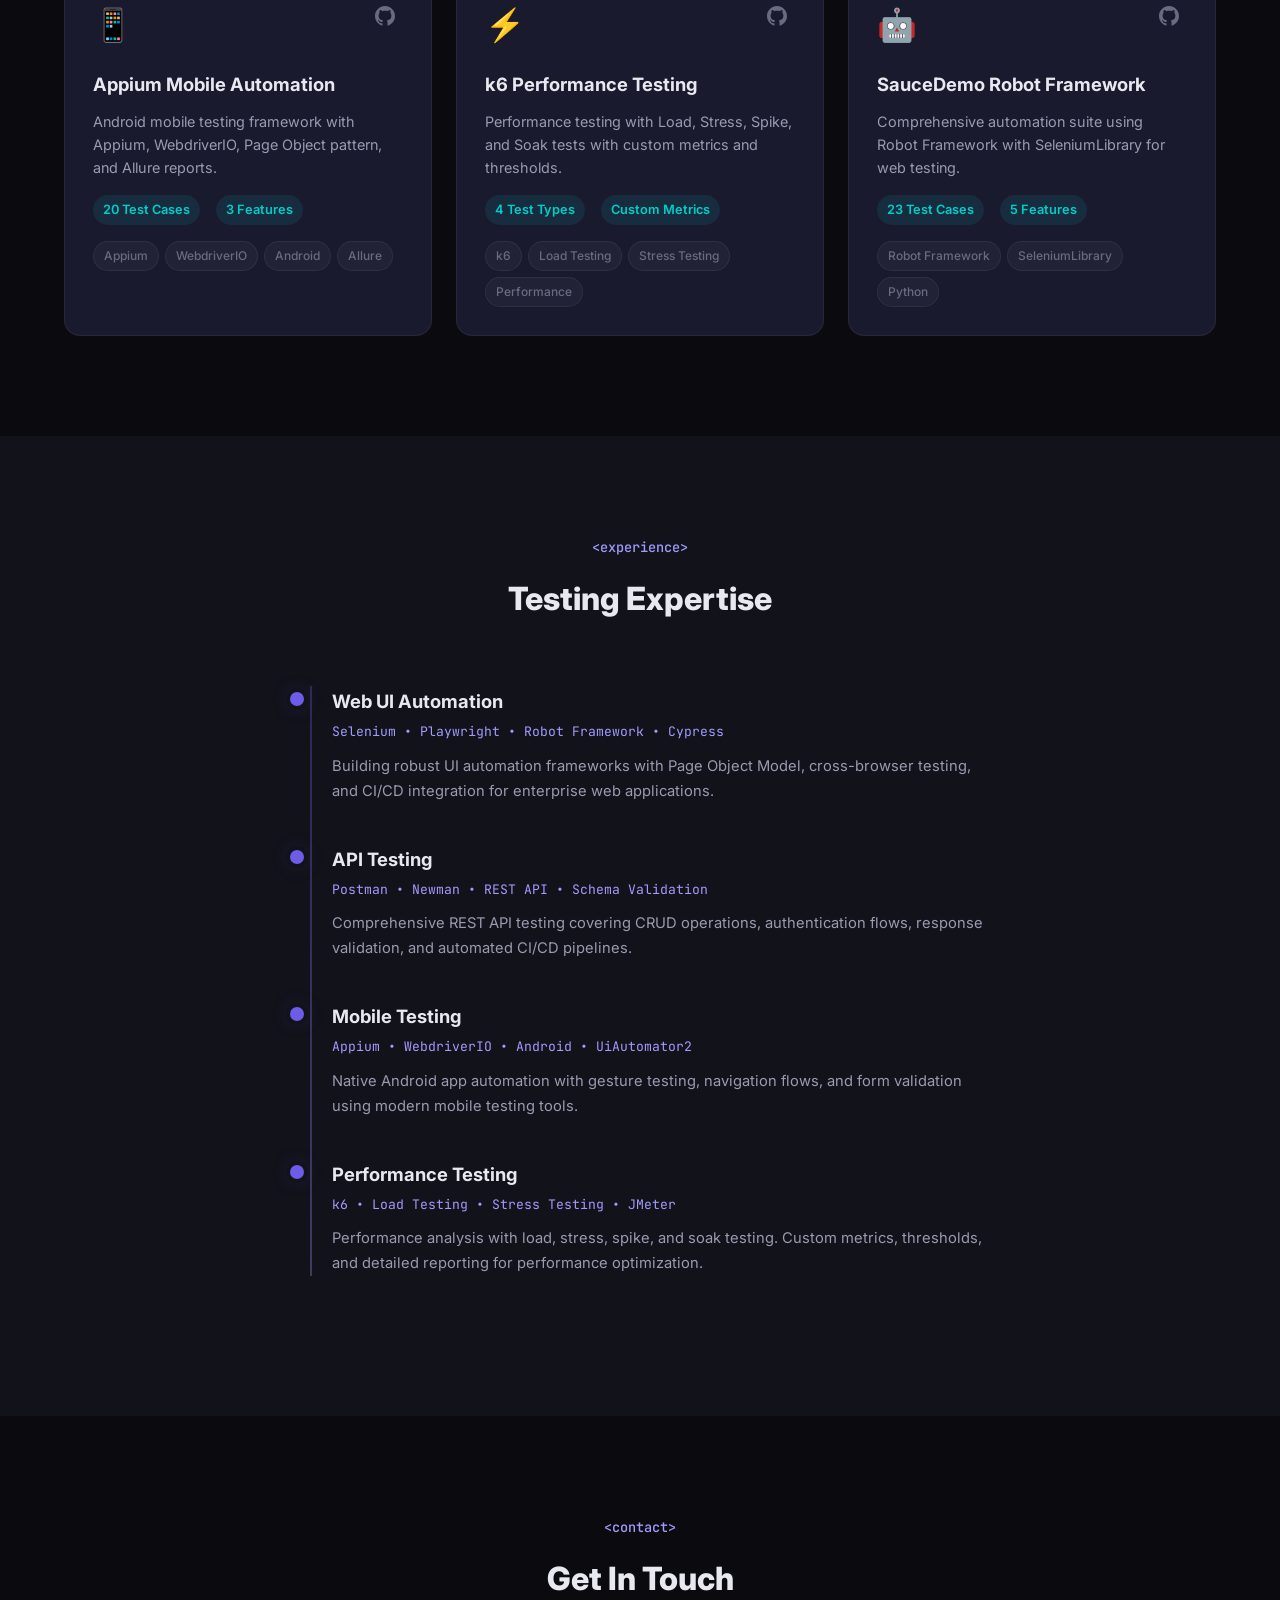
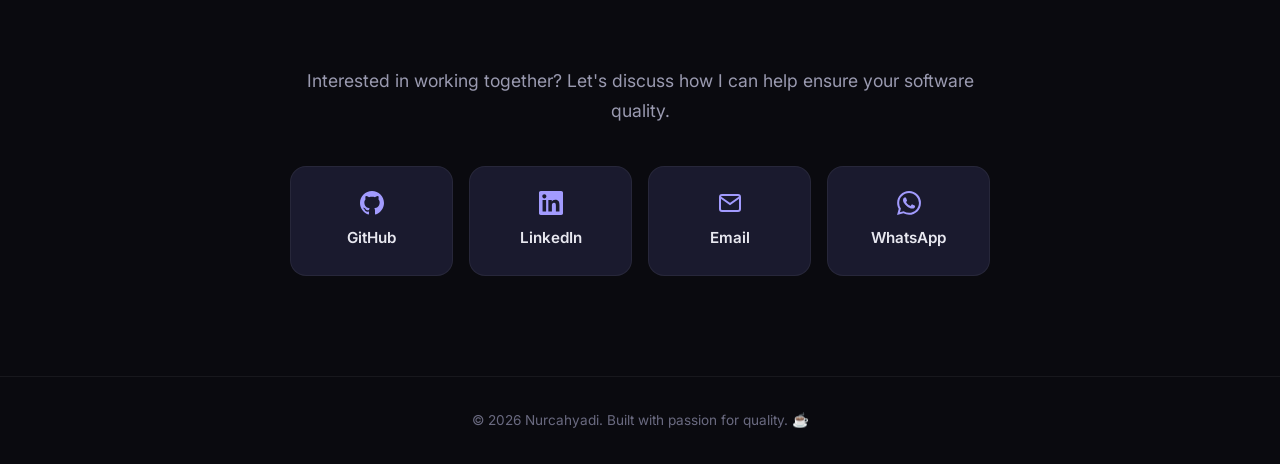
==== commit 8e50521f: "style: fix broken HTML tags and perfectly align API testing CI badge" ====
--- a/index.html
+++ b/index.html
@@ -309,14 +309,15 @@
                             </a>
                         </div>
                     </div>
-                    <                                            <h3 class="project-title">API Testing Automation</h3
-                                                <div style="margin-bottom: 10px;">
-                                                                                <a href="https://github.com/callmencah/api-testing-automation/actions/workflows/api-tests.yml">
-                                                                                                                    <img src="https://github.com/callmencah/api-testing-automation/actions/workflows/api-tests.yml/badge.svg" alt="CI Status" style="height: 20px; display: block;">
-                                                                                    </a>a>
-                                                </div>
-                        
-                        
+                    <h3 class="project-title">API Testing Automation</h3>
+                    <div style="margin: 10px 0;">
+                        <a href="https://github.com/callmencah/api-testing-automation/actions/workflows/api-tests.yml">
+                            <img src="https://github.com/callmencah/api-testing-automation/actions/workflows/api-tests.yml/badge.svg"
+                                alt="CI Status" style="height: 20px; display: block;">
+                        </a>
+                    </div>
+
+
                     <p class="project-description">REST API testing with Postman collections, Newman CLI runner,
                         schema
                         validation, and CI/CD pipeline.</p>
@@ -527,4 +528,4 @@
     <script src="js/main.js"></script>
 </body>
 
-</html>
+</html>
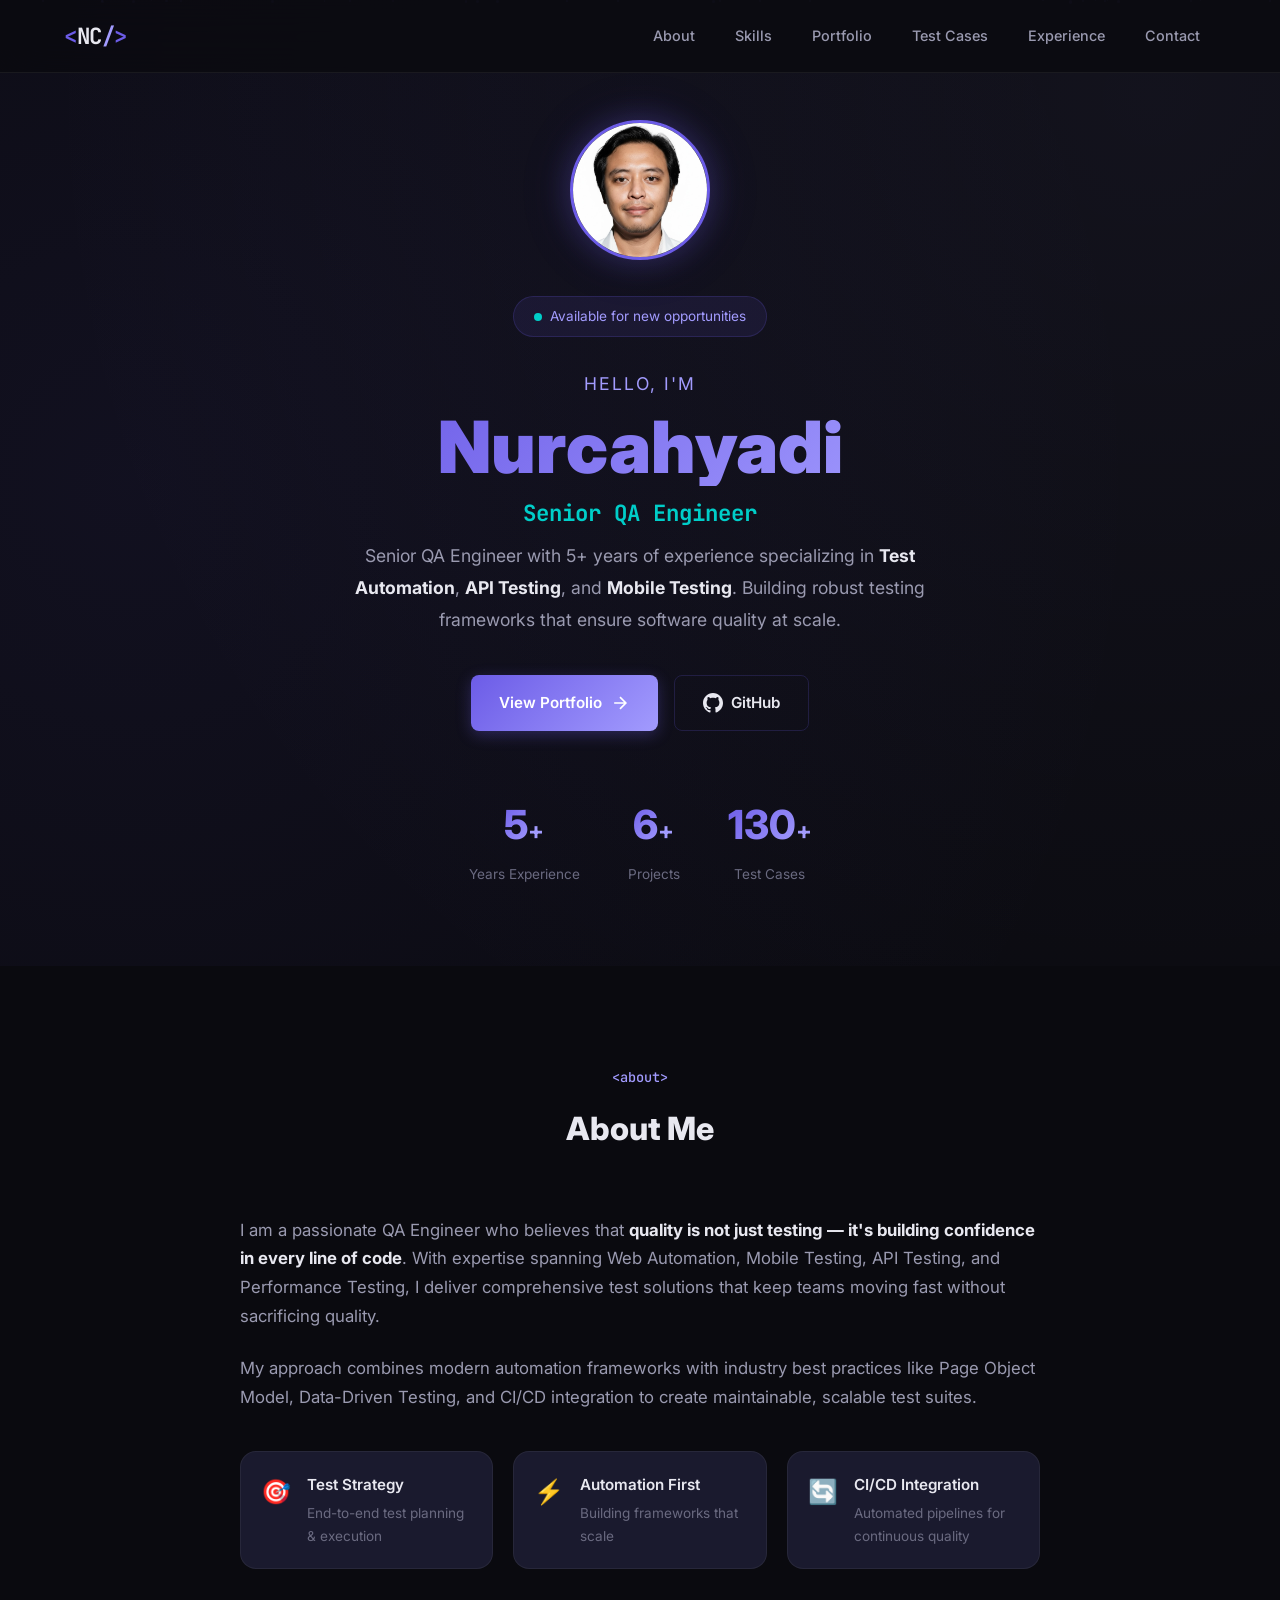
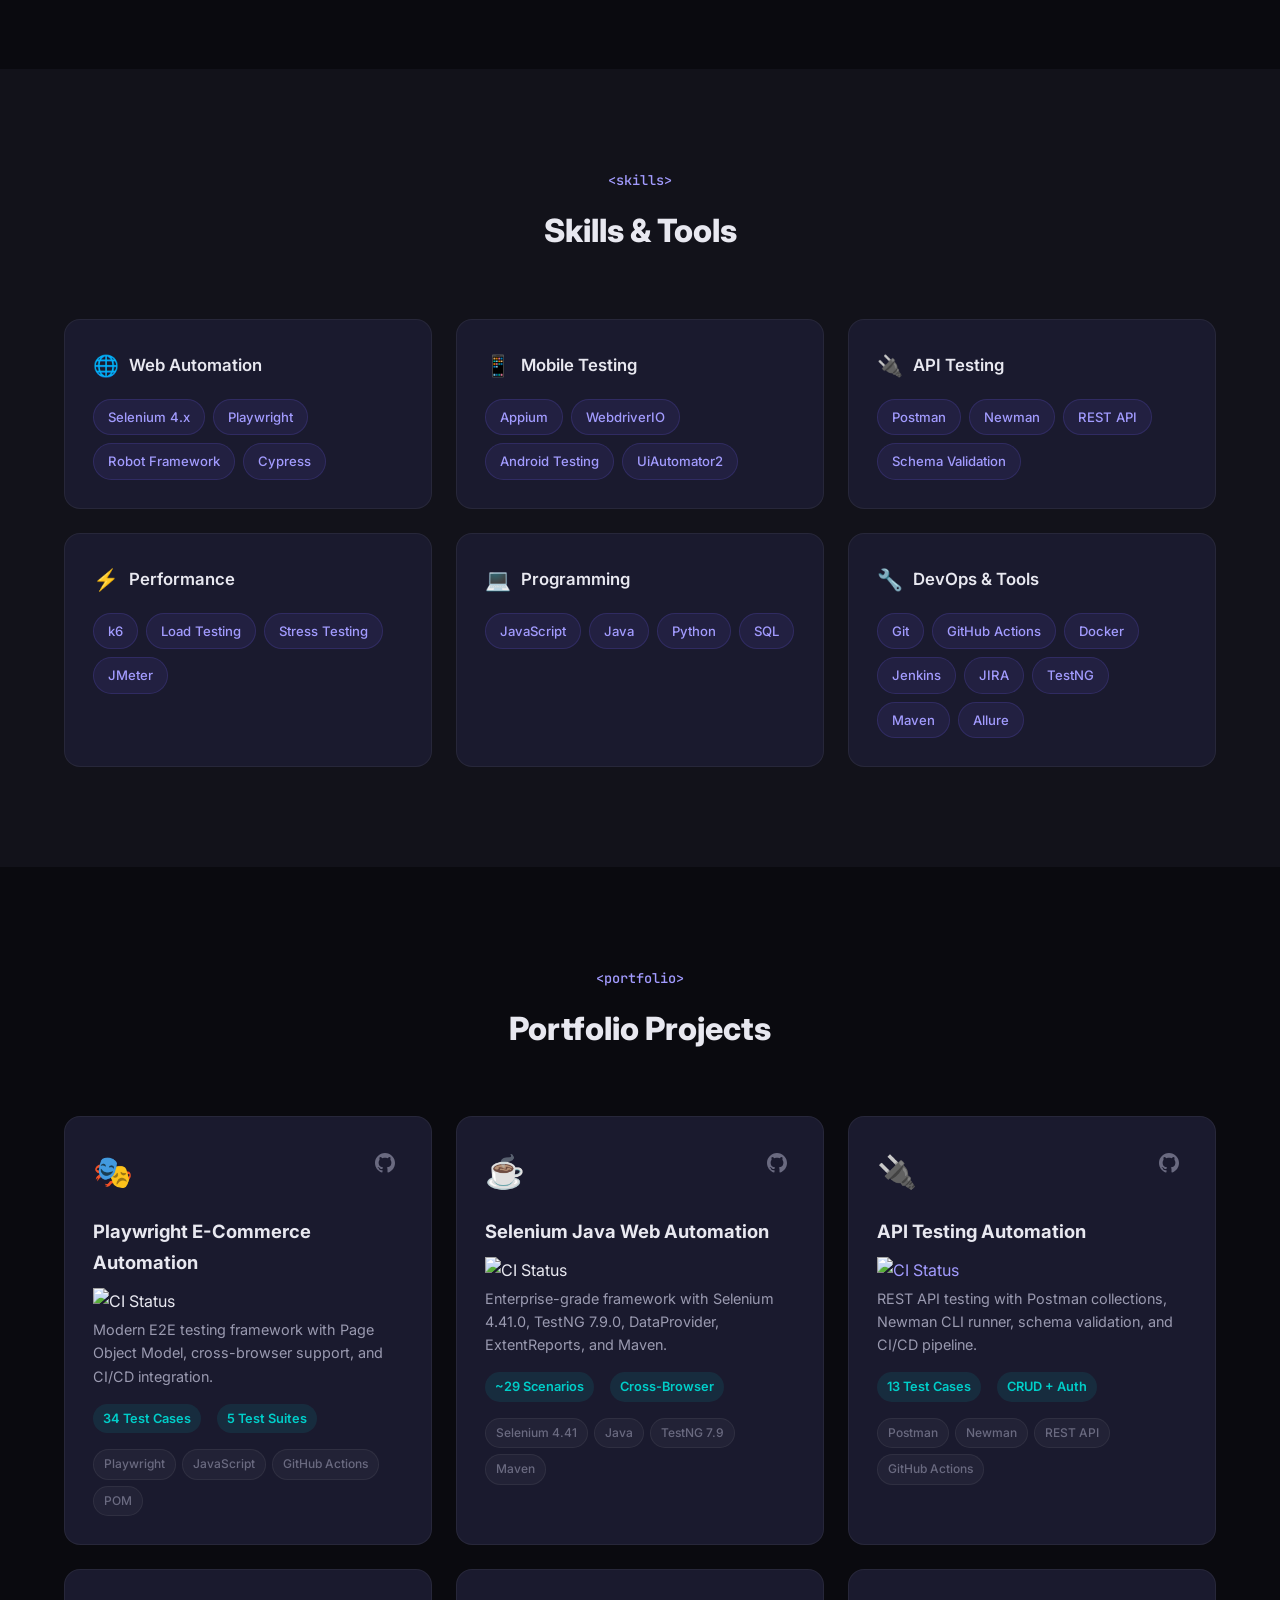
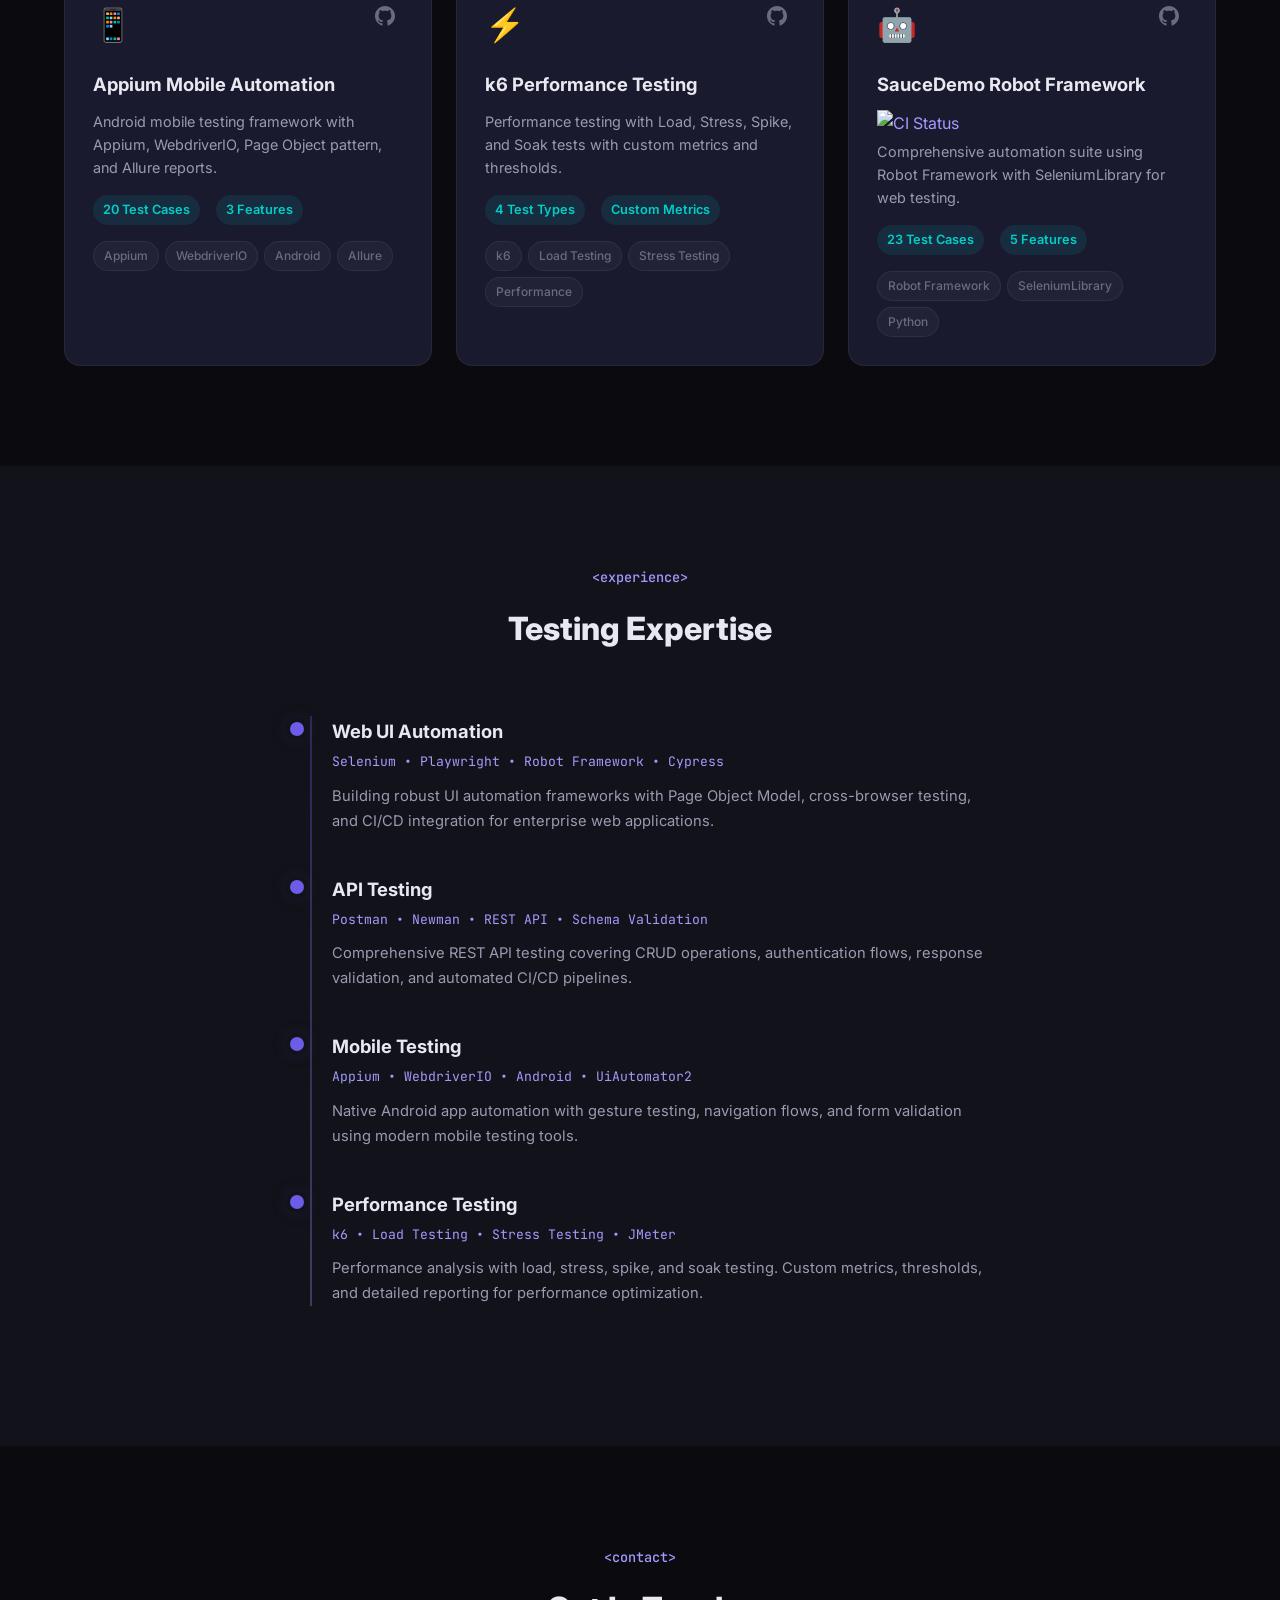
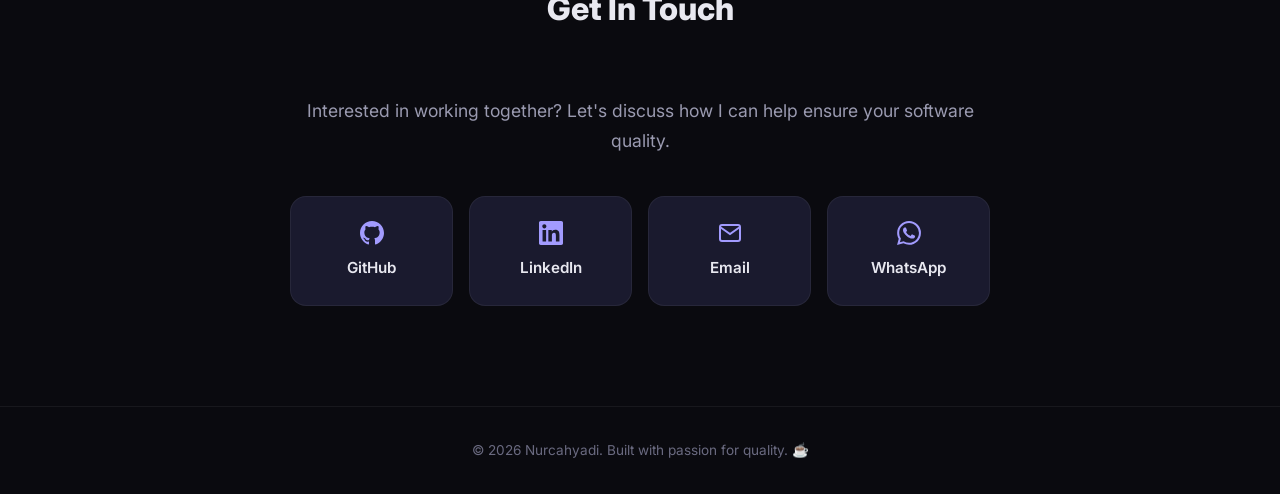
==== commit 4ca57a6d: "feat: add ci badge to saucedemo robot framework project card" ====
--- a/index.html
+++ b/index.html
@@ -408,6 +408,12 @@
                         </div>
                     </div>
                     <h3 class="project-title">SauceDemo Robot Framework</h3>
+                    <div style="margin: 10px 0;">
+                        <a href="https://github.com/callmencah/saucedemo-automation/actions/workflows/robot-tests.yml">
+                            <img src="https://github.com/callmencah/saucedemo-automation/actions/workflows/robot-tests.yml/badge.svg"
+                                alt="CI Status" style="height: 20px; display: block;">
+                        </a>
+                    </div>
                     <p class="project-description">Comprehensive automation suite using Robot Framework with
                         SeleniumLibrary for web testing.</p>
                     <div class="project-stats">
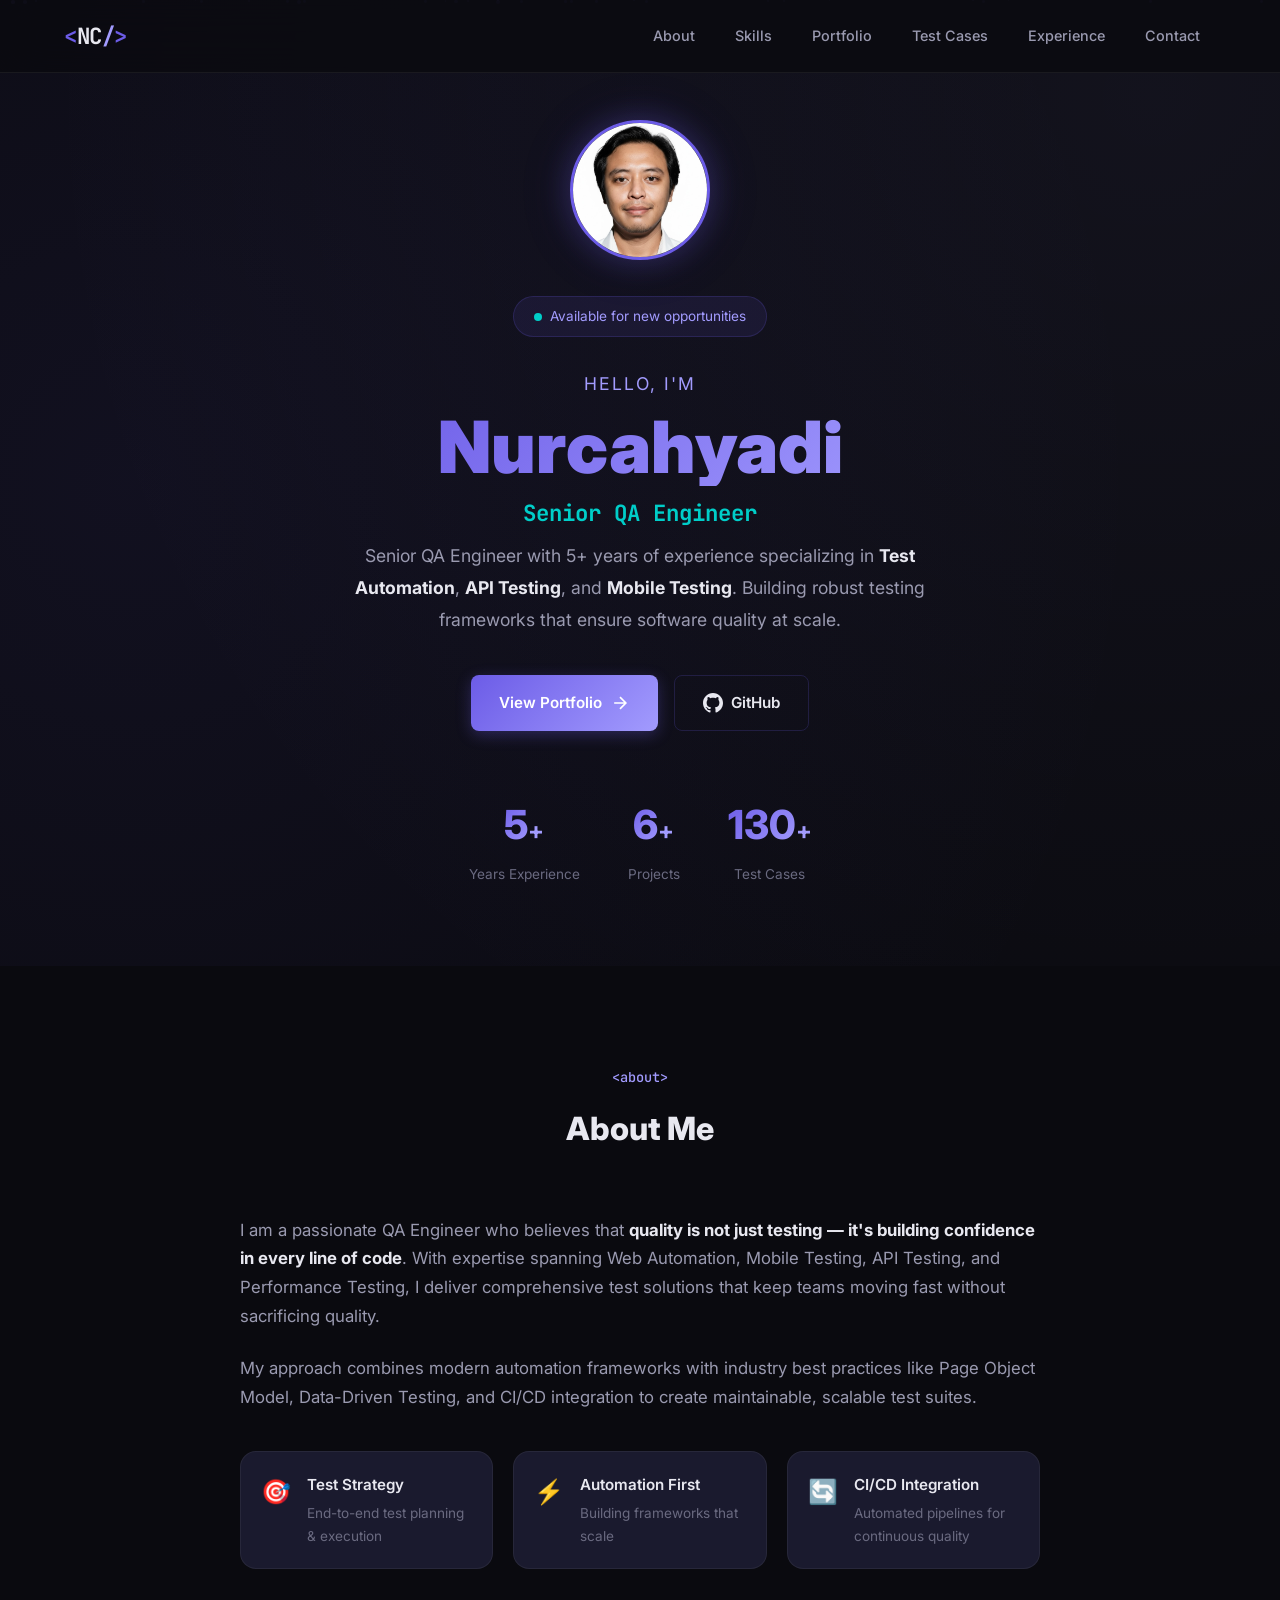
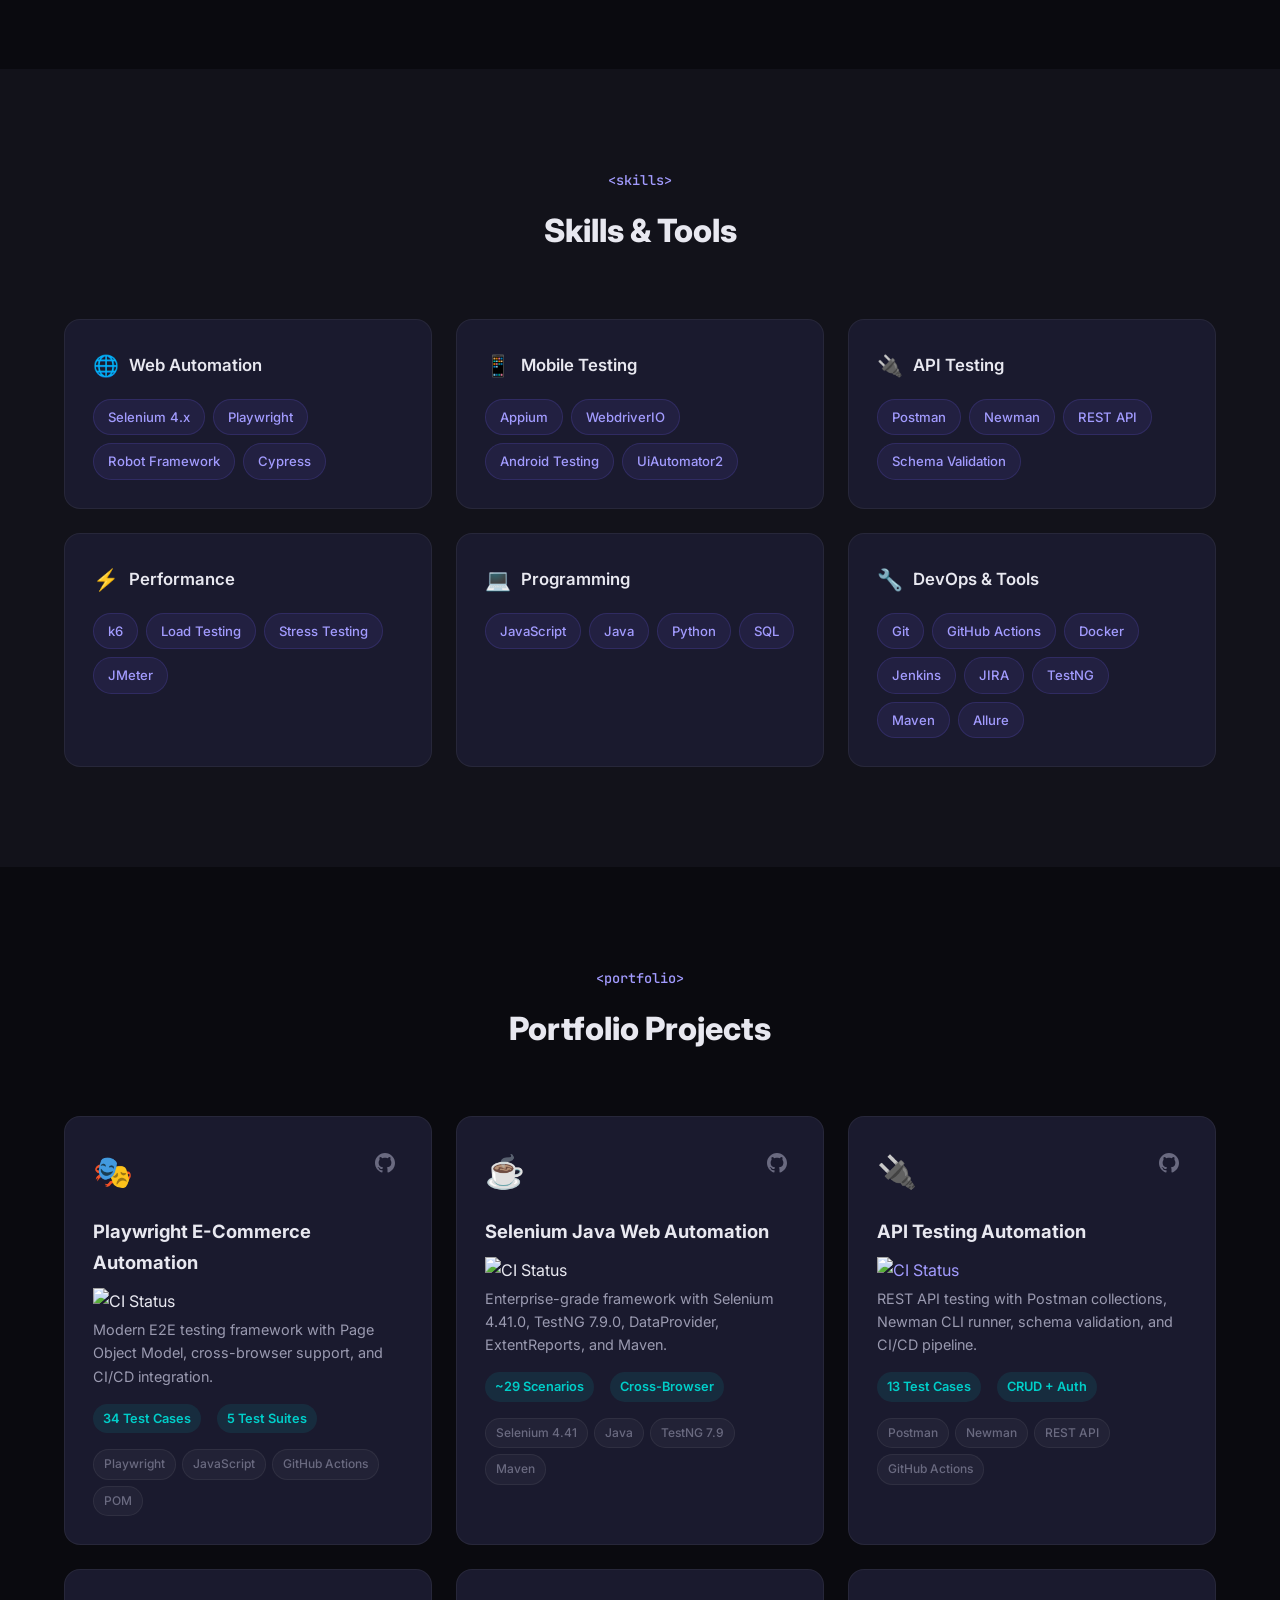
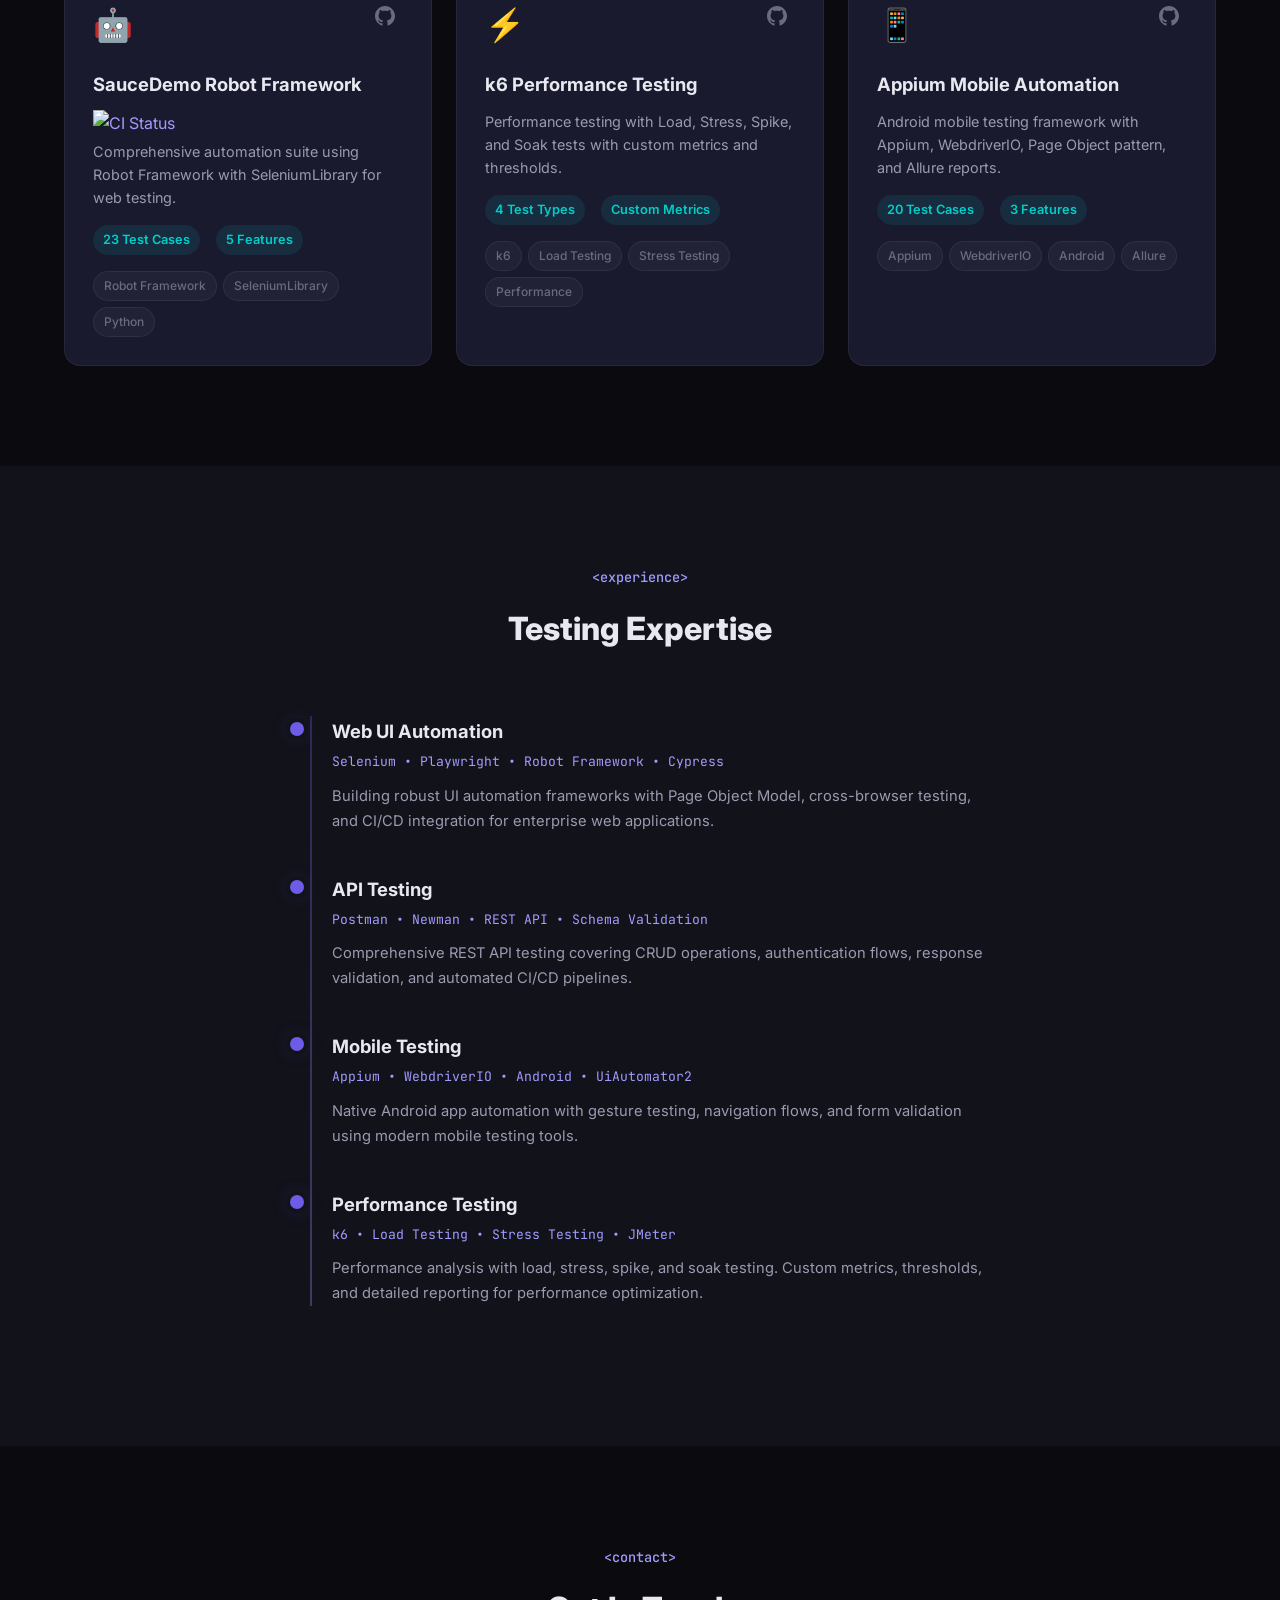
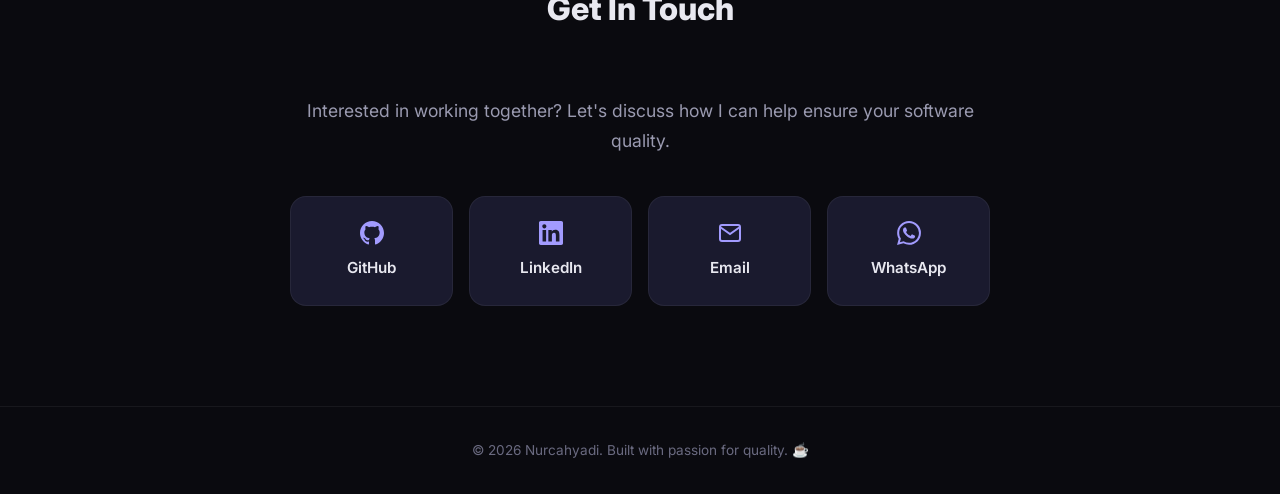
==== commit c12e52fe: "style: swap position of SauceDemo and Appium project cards" ====
--- a/index.html
+++ b/index.html
@@ -333,12 +333,12 @@
                     </div>
                 </div>
 
-                <!-- Project 4: Mobile Testing -->
+                <!-- Project 4: Robot Framework -->
                 <div class="project-card" data-aos="fade-up" data-aos-delay="300">
                     <div class="project-header">
-                        <div class="project-icon">📱</div>
+                        <div class="project-icon">🤖</div>
                         <div class="project-links">
-                            <a href="https://github.com/callmencah/appium-mobile-automation" target="_blank"
+                            <a href="https://github.com/callmencah/saucedemo-automation" target="_blank"
                                 class="project-link" title="View on GitHub">
                                 <svg width="20" height="20" viewBox="0 0 24 24" fill="currentColor">
                                     <path
@@ -347,19 +347,23 @@
                             </a>
                         </div>
                     </div>
-                    <h3 class="project-title">Appium Mobile Automation</h3>
-                    <p class="project-description">Android mobile testing framework with Appium, WebdriverIO,
-                        Page
-                        Object pattern, and Allure reports.</p>
+                    <h3 class="project-title">SauceDemo Robot Framework</h3>
+                    <div style="margin: 10px 0;">
+                        <a href="https://github.com/callmencah/saucedemo-automation/actions/workflows/robot-tests.yml">
+                            <img src="https://github.com/callmencah/saucedemo-automation/actions/workflows/robot-tests.yml/badge.svg"
+                                alt="CI Status" style="height: 20px; display: block;">
+                        </a>
+                    </div>
+                    <p class="project-description">Comprehensive automation suite using Robot Framework with
+                        SeleniumLibrary for web testing.</p>
                     <div class="project-stats">
-                        <span class="project-stat">20 Test Cases</span>
-                        <span class="project-stat">3 Features</span>
+                        <span class="project-stat">23 Test Cases</span>
+                        <span class="project-stat">5 Features</span>
                     </div>
                     <div class="project-tags">
-                        <span class="tag">Appium</span>
-                        <span class="tag">WebdriverIO</span>
-                        <span class="tag">Android</span>
-                        <span class="tag">Allure</span>
+                        <span class="tag">Robot Framework</span>
+                        <span class="tag">SeleniumLibrary</span>
+                        <span class="tag">Python</span>
                     </div>
                 </div>
 
@@ -393,12 +397,12 @@
                     </div>
                 </div>
 
-                <!-- Project 6: Robot Framework -->
+                <!-- Project 6: Mobile Testing -->
                 <div class="project-card" data-aos="fade-up" data-aos-delay="500">
                     <div class="project-header">
-                        <div class="project-icon">🤖</div>
+                        <div class="project-icon">📱</div>
                         <div class="project-links">
-                            <a href="https://github.com/callmencah/saucedemo-automation" target="_blank"
+                            <a href="https://github.com/callmencah/appium-mobile-automation" target="_blank"
                                 class="project-link" title="View on GitHub">
                                 <svg width="20" height="20" viewBox="0 0 24 24" fill="currentColor">
                                     <path
@@ -407,23 +411,19 @@
                             </a>
                         </div>
                     </div>
-                    <h3 class="project-title">SauceDemo Robot Framework</h3>
-                    <div style="margin: 10px 0;">
-                        <a href="https://github.com/callmencah/saucedemo-automation/actions/workflows/robot-tests.yml">
-                            <img src="https://github.com/callmencah/saucedemo-automation/actions/workflows/robot-tests.yml/badge.svg"
-                                alt="CI Status" style="height: 20px; display: block;">
-                        </a>
-                    </div>
-                    <p class="project-description">Comprehensive automation suite using Robot Framework with
-                        SeleniumLibrary for web testing.</p>
+                    <h3 class="project-title">Appium Mobile Automation</h3>
+                    <p class="project-description">Android mobile testing framework with Appium, WebdriverIO,
+                        Page
+                        Object pattern, and Allure reports.</p>
                     <div class="project-stats">
-                        <span class="project-stat">23 Test Cases</span>
-                        <span class="project-stat">5 Features</span>
+                        <span class="project-stat">20 Test Cases</span>
+                        <span class="project-stat">3 Features</span>
                     </div>
                     <div class="project-tags">
-                        <span class="tag">Robot Framework</span>
-                        <span class="tag">SeleniumLibrary</span>
-                        <span class="tag">Python</span>
+                        <span class="tag">Appium</span>
+                        <span class="tag">WebdriverIO</span>
+                        <span class="tag">Android</span>
+                        <span class="tag">Allure</span>
                     </div>
                 </div>
             </div>
